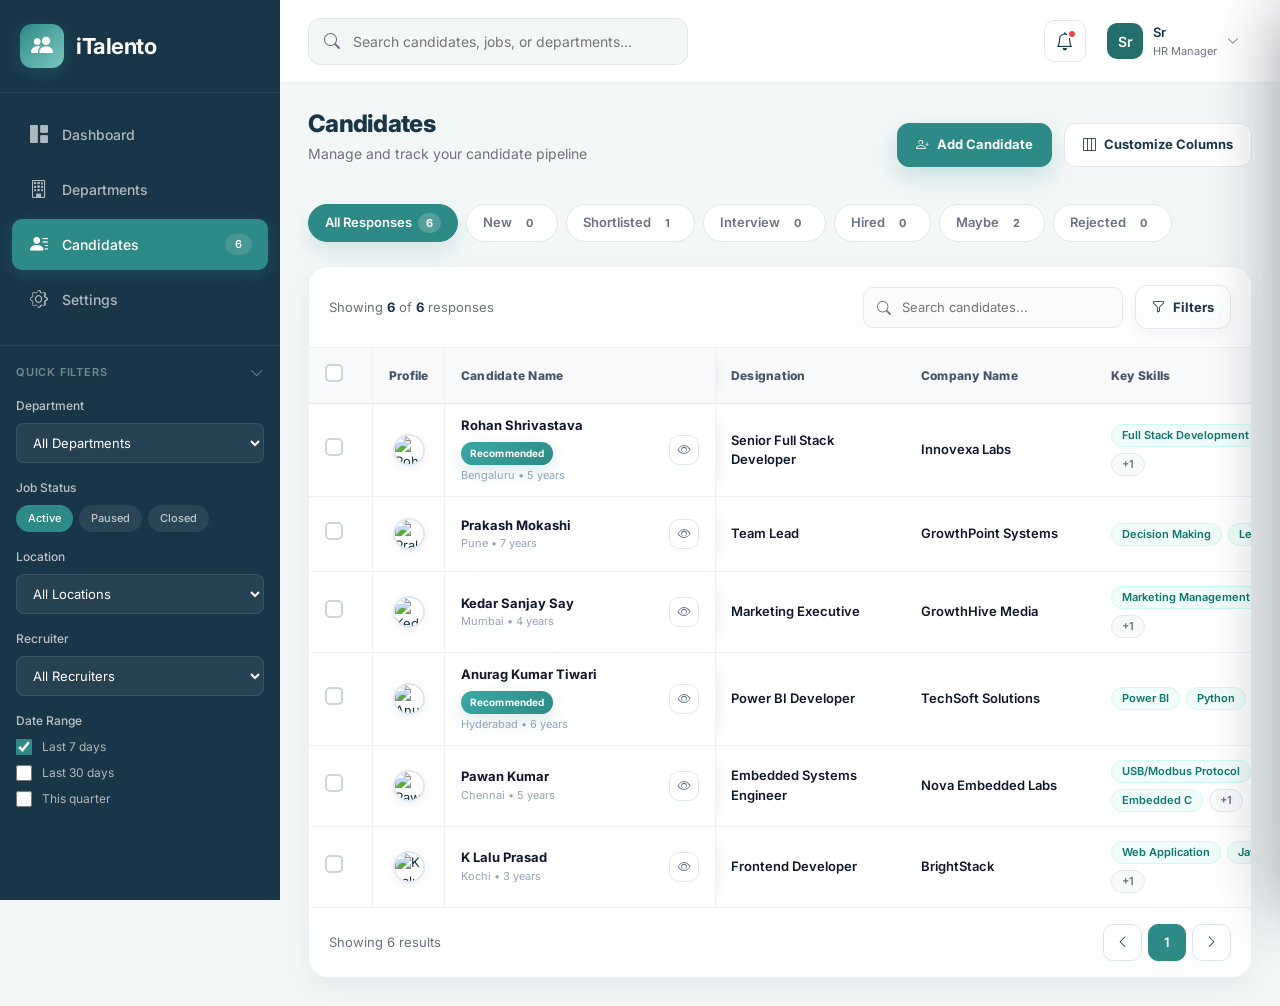
==== candidates.html @ 4094b61a "hr" ====
<!DOCTYPE html>
<html lang="en">

<head>
    <meta charset="UTF-8" />
    <meta name="viewport" content="width=device-width, initial-scale=1.0" />
    <title>TalentFlow ATS - Candidates</title>

    <!-- Bootstrap 5 CSS -->
    <link href="https://cdn.jsdelivr.net/npm/bootstrap@5.3.2/dist/css/bootstrap.min.css" rel="stylesheet" />
    <!-- Bootstrap Icons -->
    <link href="https://cdn.jsdelivr.net/npm/bootstrap-icons@1.11.1/font/bootstrap-icons.css" rel="stylesheet" />
    <!-- Google Fonts -->
    <link href="https://fonts.googleapis.com/css2?family=Inter:wght@300;400;500;600;700;800&display=swap"
        rel="stylesheet" />
    <link rel="stylesheet" href="assets/css/style.css" />
</head>

<body>
    <!-- Sidebar Overlay -->
    <div class="sidebar-overlay" id="sidebarOverlay"></div>

    <!-- Preview Overlay -->
    <div class="preview-overlay" id="previewOverlay"></div>

    <!-- Drawer Overlay -->
    <div class="drawer-overlay" id="drawerOverlay"></div>

    <!-- Left Sidebar -->
    <aside class="sidebar" id="sidebar">
        <div class="logo-area">
            <a href="#" class="logo">
                <div class="logo-icon">
                    <i class="bi bi-people-fill"></i>
                </div>
                <span class="logo-text">iTalento</span>
            </a>
        </div>

        <nav class="nav-section">
            <div class="nav-item">
                <a href="index.html" class="nav-link">
                    <i class="bi bi-grid-1x2-fill"></i>
                    <span>Dashboard</span>
                </a>
            </div>

            <div class="nav-item">
                <a href="departments.html" class="nav-link">
                    <i class="bi bi-building"></i>
                    <span>Departments</span>
                </a>
            </div>

            <div class="nav-item">
                <a href="candidates.html" class="nav-link active">
                    <i class="bi bi-person-lines-fill"></i>
                    <span>Candidates</span>
                    <span class="nav-badge" id="sidebarCandidateCount">156</span>
                </a>
            </div>

            <!-- <div class="nav-item">
                <a href="#" class="nav-link">
                    <i class="bi bi-bar-chart-line"></i>
                    <span>Reports</span>
                </a>
            </div> -->

            <div class="nav-item">
                <a href="settings.html" class="nav-link">
                    <i class="bi bi-gear"></i>
                    <span>Settings</span>
                </a>
            </div>
        </nav>

        <!-- Filter Section -->
        <div class="filter-section">
            <div class="filter-header">
                <span>Quick Filters</span>
                <button class="filter-toggle" id="filterToggle" type="button">
                    <i class="bi bi-chevron-down"></i>
                </button>
            </div>

            <div class="filter-content show" id="filterContent">
                <div class="filter-group">
                    <label class="filter-label">Department</label>
                    <select class="filter-select">
                        <option>All Departments</option>
                        <option>Engineering</option>
                        <option>Design</option>
                        <option>Marketing</option>
                        <option>Sales</option>
                        <option>HR</option>
                    </select>
                </div>

                <div class="filter-group">
                    <label class="filter-label">Job Status</label>
                    <div class="filter-chips">
                        <button class="filter-chip active" type="button">Active</button>
                        <button class="filter-chip" type="button">Paused</button>
                        <button class="filter-chip" type="button">Closed</button>
                    </div>
                </div>

                <div class="filter-group">
                    <label class="filter-label">Location</label>
                    <select class="filter-select">
                        <option>All Locations</option>
                        <option>Remote</option>
                        <option>New York</option>
                        <option>San Francisco</option>
                        <option>London</option>
                    </select>
                </div>

                <div class="filter-group">
                    <label class="filter-label">Recruiter</label>
                    <select class="filter-select">
                        <option>All Recruiters</option>
                        <option>Sarah Johnson</option>
                        <option>Mike Chen</option>
                        <option>Emily Davis</option>
                    </select>
                </div>

                <div class="filter-group">
                    <label class="filter-label">Date Range</label>
                    <label class="filter-checkbox">
                        <input type="checkbox" checked />
                        <span>Last 7 days</span>
                    </label>
                    <label class="filter-checkbox">
                        <input type="checkbox" />
                        <span>Last 30 days</span>
                    </label>
                    <label class="filter-checkbox">
                        <input type="checkbox" />
                        <span>This quarter</span>
                    </label>
                </div>
            </div>
        </div>
    </aside>

    <!-- Main Wrapper -->
    <div class="main-wrapper">
        <!-- Top Navbar -->
        <header class="top-navbar">
            <div class="navbar-left">
                <button class="menu-toggle" id="menuToggle" type="button">
                    <i class="bi bi-list"></i>
                </button>

                <div class="search-bar">
                    <i class="bi bi-search"></i>
                    <input type="text" placeholder="Search candidates, jobs, or departments..." />
                </div>

                <button class="search-icon-mobile" id="searchMobileToggle" type="button">
                    <i class="bi bi-search"></i>
                </button>
            </div>

            <div class="navbar-actions">
                <button class="notification-btn" id="notificationBtn" type="button">
                    <i class="bi bi-bell"></i>
                    <span class="notification-dot"></span>
                </button>

                <!-- <button class="btn-post-job" id="postJobBtn" type="button">
                    <i class="bi bi-plus-lg"></i>
                    <span>Post Job</span>
                </button> -->

               <div class="profile-dropdown-wrap" id="profileDropdownWrap">
                    <button class="profile-dropdown" id="profileDropdown" type="button">
                        <div class="profile-avatar">Sr</div>
                        <div class="profile-info">
                            <span class="profile-name">Sr</span>
                            <span class="profile-role">HR Manager</span>
                        </div>
                        <i class="bi bi-chevron-down profile-caret"></i>
                    </button>

                    <div class="profile-menu" id="profileMenu">
                        <div class="profile-menu-header">
                            <div class="profile-menu-email">hr@italento.com</div>
                        </div>

                        <button class="profile-menu-item" type="button">
                            <i class="bi bi-people-fill"></i>
                            <span>Manage Admin</span>
                        </button>

                        <button class="profile-menu-item" type="button">
                            <i class="bi bi-person-fill"></i>
                            <span>Manage User</span>
                        </button>

                        <button class="profile-menu-item" type="button">
                            <i class="bi bi-envelope-fill"></i>
                            <span>Mail History</span>
                        </button>

                        <button class="profile-menu-item" type="button">
                            <i class="bi bi-calendar-event"></i>
                            <span>Scheduled Meetings</span>
                        </button>

                        <button class="profile-menu-item" type="button">
                            <i class="bi bi-gear-fill"></i>
                            <span>Settings</span>
                        </button>

                        <button class="profile-menu-item" type="button">
                            <i class="bi bi-arrow-counterclockwise"></i>
                            <span>Unassign Candidates</span>
                        </button>

                        <button class="profile-menu-item logout" type="button">
                            <i class="bi bi-power"></i>
                            <span>Logout</span>
                        </button>
                    </div>
                </div>
            </div>
        </header>

        <!-- Candidate Page Content -->
        <div class="candidate-page">
            <div class="page-header">
                <div class="page-title-section">
                    <h1>Candidates</h1>
                    <p class="page-subtitle">Manage and track your candidate pipeline</p>
                </div>

                <div class="page-actions">
                    <button class="btn-add-candidate" type="button" data-bs-toggle="modal"
                        data-bs-target="#addCandidateModal">
                        <i class="bi bi-person-plus"></i>
                        Add Candidate
                    </button>

                    <button class="btn-customize" id="btnCustomize" type="button">
                        <i class="bi bi-layout-three-columns"></i>
                        Customize Columns
                    </button>
                </div>
            </div>

            <!-- Filter Tabs -->
            <div class="filter-tabs">
                <button class="filter-tab active" data-filter="all" type="button">
                    All Responses <span class="count" id="countAll">0</span>
                </button>

                <button class="filter-tab" data-filter="new" type="button">
                    New <span class="count" id="countNew">0</span>
                </button>

                <button class="filter-tab" data-filter="shortlist" type="button">
                    Shortlisted <span class="count" id="countShortlist">0</span>
                </button>

                <button class="filter-tab" data-filter="interview" type="button">
                    Interview <span class="count" id="countInterview">0</span>
                </button>

                <button class="filter-tab" data-filter="hired" type="button">
                    Hired <span class="count" id="countHired">0</span>
                </button>

                <button class="filter-tab" data-filter="maybe" type="button">
                    Maybe <span class="count" id="countMaybe">0</span>
                </button>

                <button class="filter-tab" data-filter="reject" type="button">
                    Rejected <span class="count" id="countReject">0</span>
                </button>
            </div>

            <!-- Desktop Table -->
            <div class="candidate-table-container table-container mt-4">
                <div class="table-header">
                    <div class="table-info" id="tableInfo">
                        Showing <strong>0</strong> of <strong>0</strong> responses
                    </div>

                    <div class="table-actions">
                        <div class="search-table">
                            <i class="bi bi-search"></i>
                            <input type="text" placeholder="Search candidates..." id="tableSearch" />
                        </div>
                        <button class="btn-master-filter" id="openMasterFilter" type="button">
                            <i class="bi bi-funnel"></i>
                            <span>Filters</span>
                        </button>
                    </div>
                </div>

                <div class="table-scroll-wrap">
                    <table class="candidate-table">
                        <thead>
                            <tr>
                                <th class="col-checkbox sticky-col sticky-checkbox">
                                    <input type="checkbox" class="custom-checkbox" id="selectAll" />
                                </th>
                                <th class="col-avatar sticky-col sticky-avatar">Profile</th>
                                <th class="col-name sticky-col sticky-name" data-column="name">Candidate Name</th>
                                <th class="col-designation" data-column="designation">Designation</th>
                                <th class="col-company" data-column="company">Company Name</th>
                                <th class="col-skills" data-column="skills">Key Skills</th>
                                <th class="col-phone" data-column="phone">Phone Number</th>
                                <th class="col-status" data-column="status">Status</th>
                                <th class="col-actions sticky-right">Actions</th>
                            </tr>
                        </thead>
                        <tbody id="candidateTableBody"></tbody>
                    </table>
                </div>

                <div class="table-footer">
                    <div class="pagination-info" id="paginationInfo">Showing 0 results</div>
                    <div class="pagination">
                        <button class="page-btn" disabled type="button">
                            <i class="bi bi-chevron-left"></i>
                        </button>
                        <button class="page-btn active" type="button">1</button>
                        <button class="page-btn" disabled type="button">
                            <i class="bi bi-chevron-right"></i>
                        </button>
                    </div>
                </div>
            </div>

            <!-- Mobile Cards -->
            <div class="mobile-cards" id="mobileCards"></div>
        </div>
    </div>

    <!-- Candidate Preview Panel -->
    <aside class="candidate-preview-panel" id="candidatePreviewPanel">
        <div class="preview-panel-header">
            <div class="preview-topbar">
                <div class="preview-nav-group">
                    <button class="preview-nav-btn" id="prevCandidateBtn" type="button">
                        <i class="bi bi-chevron-left"></i>
                        Prev
                    </button>
                    <button class="preview-nav-btn" id="nextCandidateBtn" type="button">
                        Next
                        <i class="bi bi-chevron-right"></i>
                    </button>
                </div>

                <button class="preview-close-btn" id="closePreviewPanel" type="button">
                    <i class="bi bi-x-lg"></i>
                </button>
            </div>

            <div class="preview-candidate-hero">
                <img src="" alt="" class="preview-candidate-avatar" id="previewAvatar" />
                <div class="preview-candidate-meta">
                    <div class="preview-candidate-top">
                        <h2 class="preview-candidate-name" id="previewName">Candidate Name</h2>
                        <span class="badge-recommended" id="previewRecommendedBadge" style="display: none;">
                            Recommended
                        </span>
                    </div>
                    <p class="preview-summary-line" id="previewSummaryLine"></p>
                </div>
            </div>
        </div>

        <div class="preview-panel-body">
            <div class="preview-section">
                <div class="preview-actions-primary">
                    <button class="btn-preview-primary btn-shortlist" id="previewShortlistBtn" type="button">
                        <i class="bi bi-check-circle"></i>
                        Shortlist
                    </button>
                    <button class="btn-preview-primary btn-maybe" id="previewMaybeBtn" type="button">
                        <i class="bi bi-dash-circle"></i>
                        Maybe
                    </button>
                    <button class="btn-preview-primary btn-reject" id="previewRejectBtn" type="button">
                        <i class="bi bi-x-circle"></i>
                        Reject
                    </button>
                </div>

                <div class="preview-actions-secondary">
                    <button class="btn-preview-secondary" type="button">
                        <i class="bi bi-envelope"></i>
                        Email
                    </button>
                    <button class="btn-preview-secondary" type="button">
                        <i class="bi bi-forward"></i>
                        Forward
                    </button>
                    <button class="btn-preview-secondary" type="button">
                        <i class="bi bi-download"></i>
                        Download
                    </button>
                    <button class="btn-preview-secondary" id="previewDeleteBtn" type="button">
                        <i class="bi bi-trash3"></i>
                        Delete
                    </button>
                </div>
            </div>

            <div class="preview-section">
                <div class="section-title">Contact</div>

                <div class="contact-grid">
                    <div class="contact-info-main">
                        <div class="contact-label">Phone Number</div>
                        <div class="contact-value" id="previewPhone">-</div>
                    </div>

                    <button class="btn-phone" type="button">
                        <i class="bi bi-calendar-event"></i>
                        Schedule Interview
                    </button>

                    <button class="btn-phone" type="button">
                        <i class="bi bi-headset"></i>
                        Call from App
                    </button>
                </div>

                <div class="preview-status-wrap">
                    <div class="contact-label">Status</div>
                    <div class="status-dropdown">
                        <button class="btn-status" id="previewStatusBtn" type="button">
                            <span class="status-content">
                                <span class="status-dot shortlist"></span>
                                <span>Set Status</span>
                            </span>
                            <i class="bi bi-chevron-down"></i>
                        </button>

                        <div class="status-menu">
                            <div class="status-item" data-status="new">
                                <span class="status-dot new"></span>
                                New
                            </div>
                            <div class="status-item" data-status="shortlist">
                                <span class="status-dot shortlist"></span>
                                Shortlisted
                            </div>
                            <div class="status-item" data-status="interview">
                                <span class="status-dot interview"></span>
                                Interview
                            </div>
                            <div class="status-item" data-status="hired">
                                <span class="status-dot hired"></span>
                                Hired
                            </div>
                            <div class="status-item" data-status="maybe">
                                <span class="status-dot maybe"></span>
                                Maybe
                            </div>
                            <div class="status-item" data-status="reject">
                                <span class="status-dot reject"></span>
                                Rejected
                            </div>
                        </div>
                    </div>
                </div>
            </div>

            <div class="preview-section">
                <div class="preview-tabs">
                    <button class="preview-tab active" data-tab="summary" type="button">Summary</button>
                    <button class="preview-tab" data-tab="experience" type="button">Work Experience</button>
                    <button class="preview-tab" data-tab="education" type="button">Education</button>
                    <button class="preview-tab" data-tab="skills" type="button">IT Skills</button>
                    <button class="preview-tab" data-tab="languages" type="button">Languages</button>
                    <button class="preview-tab" data-tab="other" type="button">Other Details</button>
                    <button class="preview-tab" data-tab="resume" type="button">Resume</button>
                </div>

                <div class="preview-tab-content active" id="tab-summary">
                    <div class="info-list">
                        <div class="info-item">
                            <div class="info-item-label">Current Role</div>
                            <div class="info-item-value" id="tabSummaryRole">-</div>
                        </div>
                        <div class="info-item">
                            <div class="info-item-label">Current Company</div>
                            <div class="info-item-value" id="tabSummaryCompany">-</div>
                        </div>
                        <div class="info-item">
                            <div class="info-item-label">Professional Snapshot</div>
                            <div class="info-item-value" id="tabSummaryText">-</div>
                        </div>
                    </div>
                </div>

                <div class="preview-tab-content" id="tab-experience">
                    <div id="tabExperience"></div>
                </div>

                <div class="preview-tab-content" id="tab-education">
                    <div class="info-list" id="tabEducation"></div>
                </div>

                <div class="preview-tab-content" id="tab-skills">
                    <div class="skills-wrap" id="tabSkills"></div>
                </div>

                <div class="preview-tab-content" id="tab-languages">
                    <div class="info-list" id="tabLanguages"></div>
                </div>

                <div class="preview-tab-content" id="tab-other">
                    <div class="info-list" id="tabOther"></div>
                </div>

                <div class="preview-tab-content" id="tab-resume">
                    <div class="resume-viewer">
                        <div class="resume-toolbar">
                            <div class="resume-toolbar-title">Resume Preview</div>
                            <button class="btn-phone" type="button">
                                <i class="bi bi-download"></i>
                                Download Resume
                            </button>
                        </div>
                        <div class="resume-paper" id="resumePaper"></div>
                    </div>
                </div>
            </div>

            <div class="preview-section">
                <div class="section-title">AI Matched Similar Candidates</div>
                <div id="similarCandidatesContainer"></div>
                <button class="btn-view-all" type="button">View all similar candidates</button>
            </div>
        </div>
    </aside>

    <!-- Customize Columns Drawer -->
    <div class="customize-drawer" id="customizeDrawer">
        <div class="drawer-header">
            <div class="drawer-header-left">
                <div class="drawer-header-icon">
                    <i class="bi bi-layout-three-columns"></i>
                </div>
                <div>
                    <h2 class="drawer-title">Customize Columns</h2>
                    <p class="drawer-subtitle">Drag to reorder • Toggle to show/hide</p>
                </div>
            </div>
            <button class="drawer-close" id="closeDrawer" type="button">
                <i class="bi bi-x-lg"></i>
            </button>
        </div>

        <div class="drawer-body">
            <div class="drawer-section-header">
                <span class="drawer-section-title">Column Visibility & Order</span>
                <span class="drawer-section-hint"><i class="bi bi-arrows-move"></i> Drag to reorder</span>
            </div>

            <div class="column-list dnd-list" id="columnDndList">

                <!-- Fixed: Candidate Name -->
                <div class="column-item column-item-locked" data-col="name">
                    <div class="col-drag-handle locked">
                        <i class="bi bi-lock-fill"></i>
                    </div>
                    <div class="col-item-icon name-icon">
                        <i class="bi bi-person-fill"></i>
                    </div>
                    <span class="col-item-label">Candidate Name</span>
                    <span class="col-locked-badge">Required</span>
                    <input type="checkbox" id="col-name" checked disabled class="col-toggle" />
                </div>

                <!-- Designation -->
                <div class="column-item" draggable="true" data-col="designation">
                    <div class="col-drag-handle">
                        <i class="bi bi-grip-vertical"></i>
                    </div>
                    <div class="col-item-icon designation-icon">
                        <i class="bi bi-briefcase-fill"></i>
                    </div>
                    <span class="col-item-label">Designation</span>
                    <label class="col-toggle-wrap">
                        <input type="checkbox" id="col-designation" checked class="col-toggle col-toggle-real" />
                        <span class="col-toggle-slider"></span>
                    </label>
                </div>

                <!-- Company Name -->
                <div class="column-item" draggable="true" data-col="company">
                    <div class="col-drag-handle">
                        <i class="bi bi-grip-vertical"></i>
                    </div>
                    <div class="col-item-icon company-icon">
                        <i class="bi bi-building-fill"></i>
                    </div>
                    <span class="col-item-label">Company Name</span>
                    <label class="col-toggle-wrap">
                        <input type="checkbox" id="col-company" checked class="col-toggle col-toggle-real" />
                        <span class="col-toggle-slider"></span>
                    </label>
                </div>

                <!-- Key Skills -->
                <div class="column-item" draggable="true" data-col="skills">
                    <div class="col-drag-handle">
                        <i class="bi bi-grip-vertical"></i>
                    </div>
                    <div class="col-item-icon skills-icon">
                        <i class="bi bi-stars"></i>
                    </div>
                    <span class="col-item-label">Key Skills</span>
                    <label class="col-toggle-wrap">
                        <input type="checkbox" id="col-skills" checked class="col-toggle col-toggle-real" />
                        <span class="col-toggle-slider"></span>
                    </label>
                </div>

                <!-- Phone Number -->
                <div class="column-item" draggable="true" data-col="phone">
                    <div class="col-drag-handle">
                        <i class="bi bi-grip-vertical"></i>
                    </div>
                    <div class="col-item-icon phone-icon">
                        <i class="bi bi-telephone-fill"></i>
                    </div>
                    <span class="col-item-label">Phone Number</span>
                    <label class="col-toggle-wrap">
                        <input type="checkbox" id="col-phone" checked class="col-toggle col-toggle-real" />
                        <span class="col-toggle-slider"></span>
                    </label>
                </div>

                <!-- Fixed: Status -->
                <div class="column-item column-item-locked" data-col="status">
                    <div class="col-drag-handle locked">
                        <i class="bi bi-lock-fill"></i>
                    </div>
                    <div class="col-item-icon status-icon">
                        <i class="bi bi-circle-fill"></i>
                    </div>
                    <span class="col-item-label">Status</span>
                    <span class="col-locked-badge">Required</span>
                    <input type="checkbox" id="col-status" checked disabled class="col-toggle" />
                </div>

            </div>

            <div class="drawer-info-box">
                <i class="bi bi-info-circle"></i>
                <span>Drag column rows to change their display order in the table.</span>
            </div>
        </div>

        <div class="drawer-footer">
            <button class="btn-drawer-secondary" id="cancelColumns" type="button">
                <i class="bi bi-x"></i> Cancel
            </button>
            <button class="btn-drawer-primary" id="applyColumns" type="button">
                <i class="bi bi-check2"></i> Apply Changes
            </button>
        </div>
    </div>

    <!-- Add Candidate Modal -->

    <div class="modal fade" id="addCandidateModal" tabindex="-1" aria-hidden="true">
        <div class="modal-dialog modal-lg modal-dialog-centered candidate-modal-dialog">
            <div class="modal-content candidate-modal-content">
                <form id="addCandidateForm" class="candidate-modal-form">
                    <div class="modal-header candidate-modal-header">
                        <h5 class="modal-title">Add Candidate</h5>
                        <button type="button" class="btn-close" data-bs-dismiss="modal" aria-label="Close"></button>
                    </div>

                    <div class="modal-body candidate-modal-body">
                        <div class="row g-4">
                            <div class="col-md-6">
                                <label class="form-label" for="candidateNameInput">Candidate Name</label>
                                <input type="text" class="form-control" id="candidateNameInput"
                                    placeholder="Enter candidate name" required />
                            </div>

                            <div class="col-md-6">
                                <label class="form-label" for="candidatePhoneInput">Phone Number</label>
                                <input type="text" class="form-control" id="candidatePhoneInput"
                                    placeholder="Enter phone number" required />
                            </div>

                            <div class="col-md-6">
                                <label class="form-label" for="candidateDesignationInput">Designation</label>
                                <input type="text" class="form-control" id="candidateDesignationInput"
                                    placeholder="Enter designation" />
                            </div>

                            <div class="col-md-6">
                                <label class="form-label" for="candidateCompanyInput">Company</label>
                                <input type="text" class="form-control" id="candidateCompanyInput"
                                    placeholder="Enter company name" />
                            </div>

                            <div class="col-md-6">
                                <label class="form-label" for="candidateDepartmentInput">Department</label>
                                <select class="form-control candidate-select" id="candidateDepartmentInput" required>
                                    <option value="">Select Department</option>
                                    <option>Engineering</option>
                                    <option>Human Resources</option>
                                    <option>Marketing</option>
                                    <option>Sales</option>
                                    <option>Finance</option>
                                    <option>Operations</option>
                                    <option>Design</option>
                                    <option>Customer Support</option>
                                    <option>Legal</option>
                                    <option>Product</option>
                                </select>
                            </div>

                            <div class="col-md-6">
                                <label class="form-label" for="candidateLocationInput">Location</label>
                                <input type="text" class="form-control" id="candidateLocationInput"
                                    placeholder="Enter location" />
                            </div>

                            <div class="col-md-6">
                                <label class="form-label" for="candidateExperienceInput">Experience</label>
                                <input type="text" class="form-control" id="candidateExperienceInput"
                                    placeholder="Enter experience" />
                            </div>

                            <div class="col-md-6">
                                <label class="form-label" for="candidateDateInput">Created Date</label>
                                <input type="date" class="form-control" id="candidateDateInput" />
                            </div>

                            <div class="col-md-6">
                                <label class="form-label" for="candidateDayInput">Day</label>
                                <input type="text" class="form-control" id="candidateDayInput"
                                    placeholder="Auto-filled day" readonly />
                            </div>

                            <div class="col-12">
                                <label class="form-label" for="candidateSkillsInput">Skills (comma separated)</label>
                                <input type="text" class="form-control" id="candidateSkillsInput"
                                    placeholder="Enter skills" />
                            </div>
                        </div>
                    </div>

                    <div class="modal-footer candidate-modal-footer">
                        <button type="button" class="btn-customize candidate-cancel-btn"
                            data-bs-dismiss="modal">Cancel</button>
                        <button type="submit" class="btn-add-candidate candidate-save-btn">
                            <i class="bi bi-person-plus"></i>
                            <span>Save Candidate</span>
                        </button>
                    </div>
                </form>
            </div>
        </div>
    </div>

    <div class="master-filter-overlay" id="masterFilterOverlay"></div>

<aside class="master-filter-drawer" id="masterFilterDrawer">
    <div class="master-filter-drawer-header">
        <h3>Master Filter</h3>
        <button class="master-filter-close" id="closeMasterFilter" type="button">
            <i class="bi bi-x-lg"></i>
        </button>
    </div>

    <div class="master-filter-drawer-body">
        <div class="master-filter-builder">
            <div class="master-filter-builder-grid">
                <div class="master-filter-builder-field">
                    <label for="filterColumnSelect">Column</label>
                    <select id="filterColumnSelect" class="master-filter-control">
                        <option value="">Select Column</option>
                        <option value="name">Name</option>
                        <option value="designation">Designation</option>
                        <option value="company">Company</option>
                        <option value="department">Department</option>
                        <option value="location">Location</option>
                        <option value="experience">Experience</option>
                        <option value="phone">Phone Number</option>
                        <option value="skills">Skills</option>
                        <option value="status">Status</option>
                        <option value="createdDate">Created Date</option>
                        <option value="createdDay">Day</option>
                        <option value="recommended">Recommended</option>
                    </select>
                </div>

                <div class="master-filter-builder-field">
                    <label for="filterValueInput">Value</label>
                    <input type="text" id="filterValueInput" class="master-filter-control" placeholder="Enter the value">
                </div>

                <div class="master-filter-builder-action">
                    <label>&nbsp;</label>
                    <button class="btn-add-filter-rule" id="addFilterRule" type="button">
                        <i class="bi bi-plus-lg"></i>
                    </button>
                </div>
            </div>

            <div class="master-filter-rules" id="masterFilterRules">
                <!-- Added rules appear here -->
            </div>
        </div>
    </div>

    <div class="master-filter-drawer-footer">
        <button class="btn-master-secondary" id="resetMasterFilters" type="button">Reset</button>
        <button class="btn-master-primary" id="applyMasterFilters" type="button">Apply</button>
    </div>
</aside>
    <!-- Bootstrap JS -->
    <script src="https://cdn.jsdelivr.net/npm/bootstrap@5.3.2/dist/js/bootstrap.bundle.min.js"></script>
    <script src="assets/js/candidate.js"></script>
</body>

</html>
---- assets/css/style.css ----
:root {
    --primary-teal: #2d8a86;
    --primary-teal-dark: #246f6b;
    --dark-secondary: #183648;
    --light-bg: #f4f7f8;
    --accent-teal: #7cc7c2;
    --white: #ffffff;
    --text-muted: #6b7280;
    --text-soft: #94a3b8;
    --border-light: #e5e7eb;
    --border-soft: #eef2f6;
    --success: #10b981;
    --warning: #f59e0b;
    --danger: #ef4444;
    --gray-btn: #f3f4f6;
    --sidebar-width: 280px;
    --row-hover: #f9fafb;
    --header-bg: #f8fafc;
    --shadow-soft: 0 10px 30px rgba(15, 23, 42, 0.05);
    --shadow-medium: 0 16px 40px rgba(15, 23, 42, 0.08);
    --shadow-strong: 0 24px 60px rgba(15, 23, 42, 0.18);
    --sticky-divider: inset -1px 0 0 var(--border-soft);
    --radius-xl: 20px;
    --radius-lg: 16px;
    --radius-md: 12px;
    --radius-sm: 10px;
}

* {
    margin: 0;
    padding: 0;
    box-sizing: border-box;
}

body {
    font-family: 'Inter', -apple-system, BlinkMacSystemFont, sans-serif;
    background-color: var(--light-bg);
    color: var(--dark-secondary);
    overflow-x: hidden;
}


.dept-card {
    opacity: 0;
    transform: translateY(20px);
    transition: all 0.4s ease;
}

.dept-card.show {
    opacity: 1;
    transform: translateY(0);
}

/* ============================================
           SIDEBAR STYLES
           ============================================ */
.sidebar {
    position: fixed;
    top: 0;
    left: 0;
    width: var(--sidebar-width);
    height: 100vh;
    background: #183648;
    z-index: 1040;
    overflow-y: auto;
    transition: transform 0.3s ease;
}

.sidebar::-webkit-scrollbar {
    width: 4px;
}

.sidebar::-webkit-scrollbar-thumb {
    background: rgba(255, 255, 255, 0.15);
    border-radius: 2px;
}

.logo-area {
    padding: 24px 20px;
    border-bottom: 1px solid rgba(255, 255, 255, 0.08);
}

.logo {
    display: flex;
    align-items: center;
    gap: 12px;
    color: var(--white);
    text-decoration: none;
}

.logo:hover {
    color: var(--white);
}

.logo-icon {
    width: 44px;
    height: 44px;
    background: linear-gradient(135deg, var(--primary-teal), var(--accent-teal));
    border-radius: 12px;
    display: flex;
    align-items: center;
    justify-content: center;
    font-size: 22px;
    box-shadow: 0 4px 15px rgba(47, 143, 139, 0.3);
}

.logo-text {
    font-size: 22px;
    font-weight: 700;
    letter-spacing: -0.5px;
}

.nav-section {
    padding: 16px 12px;
}

.nav-item {
    margin-bottom: 4px;
}

.nav-link {
    display: flex;
    align-items: center;
    gap: 12px;
    padding: 12px 16px;
    color: rgba(255, 255, 255, 0.65);
    text-decoration: none;
    border-radius: 10px;
    transition: all 0.25s ease;
    font-size: 14px;
    font-weight: 500;
}

.nav-link:hover {
    background: rgba(255, 255, 255, 0.06);
    color: var(--white);
}

.nav-link.active {
    background: var(--primary-teal);
    color: var(--white);
    box-shadow: 0 4px 15px rgba(47, 143, 139, 0.25);
}

.nav-link i {
    font-size: 18px;
    width: 22px;
    text-align: center;
}

.nav-badge {
    margin-left: auto;
    background: rgba(255, 255, 255, 0.12);
    padding: 2px 10px;
    border-radius: 12px;
    font-size: 11px;
    font-weight: 600;
}


.filter-section {
    padding: 16px;
    border-top: 1px solid rgba(255, 255, 255, 0.08);
}

.filter-header {
    display: flex;
    align-items: center;
    justify-content: space-between;
    color: rgba(255, 255, 255, 0.4);
    font-size: 11px;
    font-weight: 600;
    text-transform: uppercase;
    letter-spacing: 0.8px;
    margin-bottom: 14px;
}

.filter-toggle {
    background: none;
    border: none;
    color: rgba(255, 255, 255, 0.4);
    cursor: pointer;
    padding: 0;
    font-size: 14px;
    transition: all 0.2s;
}

.filter-toggle:hover {
    color: var(--white);
}

.filter-content {
    display: none;
}

.filter-content.show {
    display: block;
}

.filter-group {
    margin-bottom: 16px;
}

.filter-label {
    color: rgba(255, 255, 255, 0.7);
    font-size: 12px;
    font-weight: 500;
    margin-bottom: 8px;
    display: block;
}

.filter-select {
    width: 100%;
    padding: 10px 12px;
    background: rgba(255, 255, 255, 0.06);
    border: 1px solid rgba(255, 255, 255, 0.1);
    border-radius: 8px;
    color: var(--white);
    font-size: 13px;
    cursor: pointer;
    transition: all 0.2s;
}

.filter-select:focus {
    outline: none;
    border-color: var(--primary-teal);
    background: rgba(255, 255, 255, 0.1);
}

.filter-select option {
    background: var(--dark-secondary);
    color: var(--white);
}

.filter-chips {
    display: flex;
    flex-wrap: wrap;
    gap: 6px;
}

.filter-chip {
    padding: 5px 12px;
    background: rgba(255, 255, 255, 0.08);
    border-radius: 20px;
    font-size: 11px;
    color: rgba(255, 255, 255, 0.7);
    cursor: pointer;
    transition: all 0.2s;
    border: none;
    font-weight: 500;
}

.filter-chip:hover,
.filter-chip.active {
    background: var(--primary-teal);
    color: var(--white);
}

.filter-checkbox {
    display: flex;
    align-items: center;
    gap: 10px;
    color: rgba(255, 255, 255, 0.65);
    font-size: 12px;
    cursor: pointer;
    margin-bottom: 8px;
}

.filter-checkbox input {
    width: 16px;
    height: 16px;
    accent-color: var(--primary-teal);
    cursor: pointer;
}

/* ============================================
           MAIN WRAPPER & NAVBAR
           ============================================ */


.main-wrapper {
    margin-left: var(--sidebar-width);
    min-height: 100vh;
    transition: margin-left 0.3s ease;
}

.top-navbar {
    position: sticky;
    top: 0;
    background: var(--white);
    padding: 16px 28px;
    display: flex;
    align-items: center;
    justify-content: space-between;
    box-shadow: 0 1px 3px rgba(0, 0, 0, 0.04);
    z-index: 1030;
}

.navbar-left {
    display: flex;
    align-items: center;
    gap: 16px;
    flex: 1;
}

.menu-toggle {
    display: none;
    width: 42px;
    height: 42px;
    border-radius: 10px;
    border: 1px solid var(--border-light);
    background: var(--white);
    align-items: center;
    justify-content: center;
    cursor: pointer;
    transition: all 0.2s;
    color: var(--dark-secondary);
}

.menu-toggle:hover {
    background: var(--light-bg);
    border-color: var(--primary-teal);
    color: var(--primary-teal);
}

.search-bar {
    position: relative;
    width: 380px;
    max-width: 100%;
}

.search-bar input {
    width: 100%;
    padding: 12px 16px 12px 44px;
    border: 1px solid var(--border-light);
    border-radius: 12px;
    font-size: 14px;
    background: var(--light-bg);
    transition: all 0.25s;
}

.search-bar input:focus {
    outline: none;
    border-color: var(--primary-teal);
    background: var(--white);
    box-shadow: 0 0 0 3px rgba(47, 143, 139, 0.1);
}

.search-bar i {
    position: absolute;
    left: 16px;
    top: 50%;
    transform: translateY(-50%);
    color: var(--text-muted);
    font-size: 16px;
}

.search-icon-mobile {
    display: none;
    width: 42px;
    height: 42px;
    border-radius: 10px;
    border: 1px solid var(--border-light);
    background: var(--white);
    align-items: center;
    justify-content: center;
    cursor: pointer;
    color: var(--dark-secondary);
}

.navbar-actions {
    display: flex;
    align-items: center;
    gap: 14px;
}

.notification-btn {
    position: relative;
    width: 42px;
    height: 42px;
    border-radius: 10px;
    border: 1px solid var(--border-light);
    background: var(--white);
    display: flex;
    align-items: center;
    justify-content: center;
    cursor: pointer;
    transition: all 0.2s;
}

.notification-btn:hover {
    background: var(--light-bg);
    border-color: var(--primary-teal);
}

.notification-btn i {
    font-size: 18px;
    color: var(--dark-secondary);
}

.notification-dot {
    position: absolute;
    top: 8px;
    right: 8px;
    width: 10px;
    height: 10px;
    background: var(--danger);
    border-radius: 50%;
    border: 2px solid var(--white);
}

.profile-dropdown {
    display: flex;
    align-items: center;
    gap: 10px;
    padding: 6px 12px 6px 6px;
    border-radius: 12px;
    cursor: pointer;
    transition: all 0.2s;
    border: 1px solid transparent;
}

.profile-dropdown:hover {
    background: var(--light-bg);
    border-color: var(--border-light);
}

.profile-avatar {
    width: 36px;
    height: 36px;
    border-radius: 10px;
    background: var(--primary-teal-dark);
    display: flex;
    align-items: center;
    justify-content: center;
    color: var(--white);
    font-weight: 600;
    font-size: 14px;
}

.profile-info {
    display: flex;
    flex-direction: column;
}

.profile-name {
    font-size: 13px;
    font-weight: 600;
    color: var(--dark-secondary);
    text-align: left;
}

.profile-role {
    font-size: 11px;
    color: var(--text-muted);
}

.profile-dropdown i.bi-chevron-down {
    color: var(--text-muted);
    font-size: 12px;
}

.btn-post-job {
    padding: 12px 22px;
    background: var(--primary-teal);
    color: var(--white);
    border: none;
    border-radius: 12px;
    font-size: 14px;
    font-weight: 600;
    display: flex;
    align-items: center;
    gap: 8px;
    cursor: pointer;
    transition: all 0.25s;
    box-shadow: 0 4px 15px rgba(47, 143, 139, 0.25);
}

.btn-post-job:hover {
    background: #267a76;
    transform: translateY(-1px);
    box-shadow: 0 6px 20px rgba(47, 143, 139, 0.35);
}

/* ============================================
           DASHBOARD CONTENT
     ============================================ */

.dashboard-content {
    padding: 28px;
}

.welcome-header {
    margin-bottom: 28px;
    display: flex;
    align-items: center;
    justify-content: space-between;
    gap: 20px;
    flex-wrap: wrap;
}

.welcome-header-left {
    flex: 1;
    min-width: 0;
}

.welcome-title {
    font-size: 26px;
    font-weight: 700;
    color: var(--dark-secondary);
    margin-bottom: 6px;
}

.welcome-subtitle {
    font-size: 14px;
    color: var(--text-muted);
}

/* ============================================
   UPLOAD ACTION BUTTONS (Dashboard Header)
   ============================================ */

.welcome-header-actions {
    display: flex;
    align-items: center;
    gap: 12px;
    flex-shrink: 0;
}

.upload-action-btn {
    display: flex;
    align-items: center;
    gap: 14px;
    padding: 10px 18px;
    border-radius: 14px;
    border: 1px solid var(--border-light);
    background: var(--white);
    cursor: pointer;
    transition: all 0.3s cubic-bezier(0.25, 0.8, 0.25, 1);
    position: relative;
    box-shadow: 0 2px 5px rgba(0,0,0,0.02);
}

.upload-action-btn:hover {
    transform: translateY(-2px);
    box-shadow: 0 10px 20px rgba(0,0,0,0.06);
    background: var(--white);
}

.excel-btn:hover { border-color: var(--primary-teal); }
.pdf-btn:hover { border-color: var(--dark-secondary); }

.upload-btn-icon {
    width: 38px;
    height: 38px;
    border-radius: 10px;
    display: flex;
    align-items: center;
    justify-content: center;
    flex-shrink: 0;
    transition: all 0.3s;
}

.excel-btn .upload-btn-icon {
    background: rgba(45, 138, 134, 0.08);
    color: var(--primary-teal);
}

.pdf-btn .upload-btn-icon {
    background: rgba(24, 54, 72, 0.08);
    color: var(--dark-secondary);
}

.upload-action-btn:hover .upload-btn-icon {
    transform: scale(1.05);
}

.excel-btn:hover .upload-btn-icon {
    background: var(--primary-teal);
    color: var(--white);
    box-shadow: 0 4px 12px rgba(45, 138, 134, 0.3);
}

.pdf-btn:hover .upload-btn-icon {
    background: var(--dark-secondary);
    color: var(--white);
    box-shadow: 0 4px 12px rgba(24, 54, 72, 0.3);
}

.upload-btn-text {
    display: flex;
    flex-direction: column;
    gap: 1px;
}

.upload-btn-label {
    font-size: 13px;
    font-weight: 700;
    color: var(--dark-secondary);
    letter-spacing: -0.2px;
}

.upload-btn-sub {
    font-size: 11px;
    font-weight: 500;
    color: var(--text-muted);
}

.upload-btn-badge {
    font-size: 8px;
    font-weight: 800;
    padding: 2px 6px;
    border-radius: 5px;
    text-transform: uppercase;
    background: var(--light-bg);
    color: var(--text-muted);
    border: 1px solid var(--border-light);
    margin-left: auto;
}

.excel-btn:hover .upload-btn-badge {
    background: rgba(45, 138, 134, 0.1);
    color: var(--primary-teal);
    border-color: rgba(45, 138, 134, 0.2);
}

.pdf-btn:hover .upload-btn-badge {
    background: rgba(24, 54, 72, 0.1);
    color: var(--dark-secondary);
    border-color: rgba(24, 54, 72, 0.2);
}

/* ============================================
   BULK UPLOAD MODALS
   ============================================ */

.bulk-modal-overlay {
    position: fixed;
    inset: 0;
    background: rgba(15, 23, 42, 0.75);
    backdrop-filter: blur(2px);
    z-index: 2000;
    display: flex;
    align-items: center;
    justify-content: center;
    padding: 20px;
    opacity: 0;
    visibility: hidden;
    transition: all 0.3s ease;
}

.bulk-modal-overlay.open {
    opacity: 1;
    visibility: visible;
}

.bulk-modal {
    background: var(--white);
    border-radius: 28px;
    width: 100%;
    max-width: 820px;
    max-height: 90vh;
    overflow: hidden;
    display: flex;
    flex-direction: column;
    box-shadow: var(--shadow-strong);
    transform: translateY(40px) scale(0.96);
    transition: all 0.4s cubic-bezier(0.34, 1.56, 0.64, 1);
    border: 1px solid rgba(255, 255, 255, 0.1);
}

.bulk-modal-overlay.open .bulk-modal {
    transform: translateY(0) scale(1);
}

/* Modal Header */
.bulk-modal-header {
    display: flex;
    align-items: center;
    justify-content: space-between;
    padding: 24px 32px;
    position: relative;
    overflow: hidden;
}

.excel-header {
    background: linear-gradient(135deg, var(--primary-teal) 0%, var(--primary-teal-dark) 100%);
    color: #fff;
}

.pdf-header {
    background: linear-gradient(135deg, var(--dark-secondary) 0%, #29698f 100%);
    color: #fff;
}

.modal-header-left {
    display: flex;
    align-items: center;
    gap: 16px;
}

.modal-icon {
    width: 52px;
    height: 52px;
    border-radius: 14px;
    display: flex;
    align-items: center;
    justify-content: center;
    background: rgba(255,255,255,0.2);
    backdrop-filter: blur(4px);
    flex-shrink: 0;
}

.modal-title {
    font-size: 20px;
    font-weight: 700;
    color: #ffffff;
    margin: 0;
}

.modal-subtitle {
    font-size: 13px;
    color: rgba(255,255,255,0.78);
    margin: 4px 0 0;
}

.modal-close-btn {
    width: 40px;
    height: 40px;
    border-radius: 10px;
    border: none;
    background: rgba(255,255,255,0.18);
    color: #fff;
    cursor: pointer;
    display: flex;
    align-items: center;
    justify-content: center;
    transition: all 0.2s;
    flex-shrink: 0;
}

.modal-close-btn:hover {
    background: rgba(255,255,255,0.32);
    transform: rotate(90deg);
}

/* Step Indicator */
.step-indicator {
    display: flex;
    align-items: center;
    padding: 20px 32px;
    border-bottom: 1px solid var(--border-soft);
    background: var(--header-bg);
    gap: 0;
}

.step-item {
    display: flex;
    align-items: center;
    gap: 8px;
    flex-shrink: 0;
}

.step-circle {
    width: 32px;
    height: 32px;
    border-radius: 50%;
    background: var(--border-light);
    color: var(--text-muted);
    display: flex;
    align-items: center;
    justify-content: center;
    font-size: 13px;
    font-weight: 700;
    transition: all 0.3s;
    border: 2px solid var(--border-light);
}

.step-item span {
    font-size: 13px;
    font-weight: 500;
    color: var(--text-muted);
    transition: color 0.3s;
}

.step-item.active .step-circle {
    background: var(--primary-teal);
    color: #fff;
    border-color: var(--primary-teal);
    box-shadow: 0 0 0 4px rgba(45, 138, 134, 0.2);
}

.step-item.active span { color: var(--primary-teal); font-weight: 600; }

.step-item.completed .step-circle {
    background: var(--success);
    color: #fff;
    border-color: var(--success);
}

.step-item.completed span { color: var(--success); }

.step-line {
    flex: 1;
    height: 2px;
    background: var(--border-light);
    margin: 0 12px;
    border-radius: 2px;
    transition: background 0.3s;
}

.step-line.active { background: var(--primary-teal); }

/* Modal Body */
.modal-body {
    padding: 24px 28px;
    overflow-y: auto;
    flex: 1;
}

/* Upload Zone */
.upload-zone {
    border: 2px dashed var(--border-light);
    border-radius: 18px;
    padding: 40px 24px;
    text-align: center;
    cursor: pointer;
    transition: all 0.3s ease;
    position: relative;
    background: var(--light-bg);
    overflow: hidden;
    margin-bottom: 20px;
}

.upload-zone:hover {
    border-color: var(--primary-teal);
    background: rgba(45, 138, 134, 0.03);
}

.upload-zone.excel-zone:hover { border-color: #28a745; background: rgba(40,167,69,0.04); }
.upload-zone.pdf-zone:hover { border-color: #e74c3c; background: rgba(231,76,60,0.04); }

.upload-zone.drag-over {
    border-style: solid;
    transform: scale(1.01);
}

.upload-zone.excel-zone.drag-over { border-color: #28a745; background: rgba(40,167,69,0.06); }
.upload-zone.pdf-zone.drag-over { border-color: #e74c3c; background: rgba(231,76,60,0.06); }

.upload-zone-content {
    position: relative;
    z-index: 1;
}

.upload-zone-icon {
    width: 80px;
    height: 80px;
    border-radius: 20px;
    display: flex;
    align-items: center;
    justify-content: center;
    margin: 0 auto 16px;
}

.excel-zone-icon {
    background: rgba(40, 167, 69, 0.12);
    color: #28a745;
}

.pdf-zone-icon {
    background: rgba(231, 76, 60, 0.12);
    color: #e74c3c;
}

.upload-zone-title {
    font-size: 18px;
    font-weight: 700;
    color: var(--dark-secondary);
    margin-bottom: 6px;
}

.upload-zone-sub {
    font-size: 13px;
    color: var(--text-muted);
    margin-bottom: 14px;
}

.upload-zone-formats {
    display: flex;
    align-items: center;
    justify-content: center;
    gap: 8px;
    margin-bottom: 18px;
    flex-wrap: wrap;
}

.format-tag {
    padding: 4px 12px;
    background: rgba(45, 138, 134, 0.1);
    color: var(--primary-teal);
    border-radius: 20px;
    font-size: 11px;
    font-weight: 600;
    border: 1px solid rgba(45, 138, 134, 0.2);
}

.format-tag.pdf-tag {
    background: rgba(231, 76, 60, 0.1);
    color: #e74c3c;
    border-color: rgba(231, 76, 60, 0.2);
}

.browse-btn {
    display: inline-flex;
    align-items: center;
    gap: 8px;
    padding: 12px 24px;
    border-radius: 12px;
    border: none;
    font-size: 14px;
    font-weight: 600;
    cursor: pointer;
    transition: all 0.25s;
}

.excel-browse {
    background: linear-gradient(135deg, #28a745, #34ce57);
    color: #fff;
    box-shadow: 0 4px 16px rgba(40,167,69,0.3);
}

.excel-browse:hover {
    transform: translateY(-2px);
    box-shadow: 0 8px 24px rgba(40,167,69,0.4);
}

.pdf-browse {
    background: linear-gradient(135deg, #e74c3c, #ff6b6b);
    color: #fff;
    box-shadow: 0 4px 16px rgba(231,76,60,0.3);
}

.pdf-browse:hover {
    transform: translateY(-2px);
    box-shadow: 0 8px 24px rgba(231,76,60,0.4);
}

/* Drag Overlay */
.drag-overlay {
    position: absolute;
    inset: 0;
    border-radius: 16px;
    display: flex;
    flex-direction: column;
    align-items: center;
    justify-content: center;
    gap: 12px;
    opacity: 0;
    visibility: hidden;
    background: rgba(45, 138, 134, 0.12);
    backdrop-filter: blur(4px);
    transition: all 0.25s;
    font-size: 16px;
    font-weight: 700;
    color: var(--primary-teal);
    z-index: 2;
}

.pdf-drag-overlay {
    background: rgba(231, 76, 60, 0.12);
    color: #e74c3c;
}

.drag-overlay.visible {
    opacity: 1;
    visibility: visible;
}

.drag-overlay-icon {
    font-size: 48px;
    animation: bounce 0.6s ease infinite alternate;
}

@keyframes bounce {
    from { transform: translateY(0); }
    to { transform: translateY(-12px); }
}

/* Selected File Display in Upload Zone */
.selected-file-info {
    display: flex;
    align-items: center;
    gap: 12px;
    padding: 14px 18px;
    background: var(--white);
    border-radius: 12px;
    border: 1px solid var(--border-light);
    margin-top: 16px;
    text-align: left;
}

.selected-file-icon {
    width: 42px;
    height: 42px;
    border-radius: 10px;
    display: flex;
    align-items: center;
    justify-content: center;
    font-size: 20px;
    background: rgba(40,167,69,0.1);
    color: #28a745;
    flex-shrink: 0;
}

.selected-file-icon.pdf { background: rgba(231,76,60,0.1); color: #e74c3c; }

.selected-file-name {
    flex: 1;
    font-size: 14px;
    font-weight: 600;
    color: var(--dark-secondary);
    white-space: nowrap;
    overflow: hidden;
    text-overflow: ellipsis;
}

.selected-file-size {
    font-size: 12px;
    color: var(--text-muted);
}

.selected-file-remove {
    width: 28px;
    height: 28px;
    border-radius: 8px;
    border: none;
    background: rgba(239,68,68,0.1);
    color: var(--danger);
    cursor: pointer;
    display: flex;
    align-items: center;
    justify-content: center;
    font-size: 16px;
    transition: all 0.2s;
    flex-shrink: 0;
}

.selected-file-remove:hover {
    background: var(--danger);
    color: #fff;
}

/* Options Grid */
.options-grid {
    display: grid;
    grid-template-columns: 1fr 1fr;
    gap: 16px;
    margin-bottom: 8px;
}

.option-group-card {
    background: var(--light-bg);
    border-radius: 14px;
    padding: 18px;
    border: 1px solid var(--border-soft);
}

.option-group-title {
    font-size: 13px;
    font-weight: 700;
    color: var(--dark-secondary);
    margin-bottom: 14px;
    display: flex;
    align-items: center;
    gap: 8px;
    text-transform: uppercase;
    letter-spacing: 0.5px;
}

.radio-group {
    display: flex;
    flex-direction: column;
    gap: 10px;
}

.radio-option {
    display: flex;
    align-items: center;
    gap: 10px;
    cursor: pointer;
    font-size: 13px;
    color: var(--dark-secondary);
    font-weight: 500;
}

.radio-option input[type="radio"] {
    display: none;
}

.radio-custom {
    width: 18px;
    height: 18px;
    border-radius: 50%;
    border: 2px solid var(--border-light);
    flex-shrink: 0;
    transition: all 0.2s;
    position: relative;
}

.radio-option input[type="radio"]:checked + .radio-custom {
    border-color: var(--primary-teal);
    background: var(--primary-teal);
    box-shadow: inset 0 0 0 3px #fff;
}

.source-input {
    width: 100%;
    padding: 10px 14px;
    border-radius: 10px;
    border: 1px solid var(--border-light);
    font-size: 13px;
    font-family: 'Inter', sans-serif;
    color: var(--dark-secondary);
    background: var(--white);
    transition: all 0.2s;
    margin-top: 10px;
}

.source-input:focus {
    outline: none;
    border-color: var(--primary-teal);
    box-shadow: 0 0 0 3px rgba(45,138,134,0.1);
}

/* Modal Footer */
.modal-footer {
    display: flex;
    align-items: center;
    justify-content: flex-end;
    gap: 12px;
    padding-top: 20px;
    margin-top: 4px;
    border-top: 1px solid var(--border-soft);
}

.btn-modal-secondary {
    display: flex;
    align-items: center;
    gap: 8px;
    padding: 12px 22px;
    border-radius: 12px;
    border: 1px solid var(--border-light);
    background: var(--white);
    color: var(--text-muted);
    font-size: 14px;
    font-weight: 600;
    cursor: pointer;
    transition: all 0.2s;
    font-family: 'Inter', sans-serif;
}

.btn-modal-secondary:hover {
    background: var(--light-bg);
    color: var(--dark-secondary);
    border-color: var(--border-light);
}

.btn-modal-primary {
    display: flex;
    align-items: center;
    gap: 8px;
    padding: 12px 22px;
    border-radius: 12px;
    border: none;
    font-size: 14px;
    font-weight: 700;
    cursor: pointer;
    transition: all 0.25s;
    color: #fff;
    font-family: 'Inter', sans-serif;
}

.btn-modal-primary:disabled {
    opacity: 0.45;
    cursor: not-allowed;
    transform: none !important;
    box-shadow: none !important;
}

.excel-primary {
    background: linear-gradient(135deg, var(--primary-teal), var(--primary-teal-dark));
    box-shadow: 0 6px 20px rgba(45, 138, 134, 0.25);
}

.excel-primary:not(:disabled):hover {
    transform: translateY(-2px);
    box-shadow: 0 10px 28px rgba(45, 138, 134, 0.35);
}

.pdf-primary {
    background: linear-gradient(135deg, var(--dark-secondary), #1a3a4d);
    box-shadow: 0 6px 20px rgba(24, 54, 72, 0.25);
}

.pdf-primary:not(:disabled):hover {
    transform: translateY(-2px);
    box-shadow: 0 10px 28px rgba(24, 54, 72, 0.35);
}

/* Mapping Table */
.mapping-info-bar {
    display: flex;
    align-items: center;
    gap: 10px;
    padding: 12px 16px;
    background: rgba(45,138,134,0.08);
    border-radius: 10px;
    font-size: 13px;
    color: var(--primary-teal);
    font-weight: 500;
    margin-bottom: 16px;
}

.mapping-table-wrap {
    border-radius: 14px;
    border: 1px solid var(--border-light);
    overflow: hidden;
    margin-bottom: 4px;
}

.mapping-table {
    width: 100%;
    border-collapse: collapse;
}

.mapping-table thead tr {
    background: var(--dark-secondary);
    color: rgba(255,255,255,0.85);
}

.mapping-table th {
    padding: 14px 18px;
    font-size: 12px;
    font-weight: 700;
    text-transform: uppercase;
    letter-spacing: 0.5px;
    text-align: left;
}

.mapping-table th.text-center { text-align: center; }

.mapping-table tbody tr {
    border-bottom: 1px solid var(--border-soft);
    transition: background 0.15s;
}

.mapping-table tbody tr:last-child { border-bottom: none; }

.mapping-table tbody tr:hover { background: var(--row-hover); }

.mapping-table td {
    padding: 13px 18px;
    font-size: 13px;
    color: var(--dark-secondary);
    vertical-align: middle;
}

.mapping-table td.text-center { text-align: center; }

.mapping-field-name {
    font-weight: 600;
    display: flex;
    align-items: center;
    gap: 8px;
}

.mapping-field-badge {
    padding: 2px 8px;
    border-radius: 6px;
    font-size: 10px;
    font-weight: 700;
    background: rgba(45,138,134,0.1);
    color: var(--primary-teal);
}

.field-select {
    padding: 8px 12px;
    border-radius: 8px;
    border: 1px solid var(--border-light);
    font-size: 13px;
    color: var(--dark-secondary);
    background: var(--white);
    width: 100%;
    max-width: 200px;
    cursor: pointer;
    font-family: 'Inter', sans-serif;
    transition: all 0.2s;
}

.field-select:focus {
    outline: none;
    border-color: var(--primary-teal);
    box-shadow: 0 0 0 3px rgba(45,138,134,0.1);
}

.import-checkbox {
    width: 18px;
    height: 18px;
    accent-color: var(--primary-teal);
    cursor: pointer;
}

/* Processing & Success Views */
.processing-view,
.success-view {
    text-align: center;
    padding: 40px 20px;
}

.processing-animation {
    width: 100px;
    height: 100px;
    margin: 0 auto 24px;
    position: relative;
}

.processing-ring {
    position: absolute;
    inset: 0;
    border-radius: 50%;
    border: 3px solid var(--border-light);
    border-top-color: var(--primary-teal);
    animation: spin 1s linear infinite;
}

.processing-icon {
    position: absolute;
    inset: 12px;
    border-radius: 50%;
    background: rgba(45,138,134,0.1);
    display: flex;
    align-items: center;
    justify-content: center;
    color: var(--primary-teal);
}

@keyframes spin { to { transform: rotate(360deg); } }

.processing-title {
    font-size: 20px;
    font-weight: 700;
    color: var(--dark-secondary);
    margin-bottom: 8px;
}

.processing-sub {
    font-size: 14px;
    color: var(--text-muted);
    margin-bottom: 28px;
}

.import-progress {
    display: flex;
    align-items: center;
    gap: 14px;
    max-width: 400px;
    margin: 0 auto;
}

.progress-bar-wrap {
    flex: 1;
    height: 8px;
    background: var(--border-light);
    border-radius: 4px;
    overflow: hidden;
}

.progress-bar-fill {
    height: 100%;
    border-radius: 4px;
    width: 0%;
    transition: width 0.4s ease;
}

.excel-progress { background: linear-gradient(90deg, #28a745, #34ce57); }
.pdf-progress { background: linear-gradient(90deg, #e74c3c, #ff6b6b); }

.progress-percent {
    font-size: 13px;
    font-weight: 700;
    color: var(--dark-secondary);
    min-width: 36px;
    text-align: right;
}

/* Success State */
.success-animation {
    margin: 0 auto 24px;
    width: 90px;
    height: 90px;
}

.success-circle {
    width: 90px;
    height: 90px;
    border-radius: 50%;
    background: linear-gradient(135deg, #28a745, #34ce57);
    display: flex;
    align-items: center;
    justify-content: center;
    color: #fff;
    animation: successPop 0.5s cubic-bezier(0.34, 1.56, 0.64, 1);
    box-shadow: 0 8px 32px rgba(40,167,69,0.35);
}

@keyframes successPop {
    from { transform: scale(0); opacity: 0; }
    to { transform: scale(1); opacity: 1; }
}

.success-title {
    font-size: 22px;
    font-weight: 700;
    color: var(--dark-secondary);
    margin-bottom: 8px;
}

.success-sub {
    font-size: 14px;
    color: var(--text-muted);
}

/* PDF Layout */
.pdf-layout {
    display: grid;
    grid-template-columns: 1fr 1.2fr;
    gap: 20px;
    margin-bottom: 4px;
}

.panel-title {
    font-size: 14px;
    font-weight: 700;
    color: var(--dark-secondary);
    margin-bottom: 12px;
}

.pdf-list-header {
    display: flex;
    align-items: center;
    justify-content: space-between;
    margin-bottom: 12px;
}

.pdf-file-count {
    font-size: 12px;
    font-weight: 600;
    color: var(--text-muted);
    background: var(--light-bg);
    padding: 4px 10px;
    border-radius: 8px;
}

.pdf-list-wrap {
    border: 1px solid var(--border-light);
    border-radius: 14px;
    min-height: 220px;
    max-height: 280px;
    overflow-y: auto;
    background: var(--light-bg);
}

.pdf-empty-state {
    display: flex;
    flex-direction: column;
    align-items: center;
    justify-content: center;
    height: 220px;
    color: var(--text-soft);
    gap: 10px;
    font-size: 13px;
}

.pdf-file-list {
    padding: 8px;
    display: flex;
    flex-direction: column;
    gap: 6px;
}

.pdf-file-row {
    display: flex;
    align-items: center;
    gap: 10px;
    padding: 10px 12px;
    background: var(--white);
    border-radius: 10px;
    border: 1px solid var(--border-soft);
    animation: slideInRow 0.25s ease;
    transition: all 0.2s;
}

.pdf-file-row:hover { border-color: var(--primary-teal); }

@keyframes slideInRow {
    from { opacity: 0; transform: translateX(-10px); }
    to { opacity: 1; transform: translateX(0); }
}

.pdf-row-num {
    font-size: 11px;
    font-weight: 700;
    color: var(--text-muted);
    min-width: 20px;
    text-align: center;
}

.pdf-row-icon {
    width: 32px;
    height: 32px;
    border-radius: 8px;
    background: rgba(231,76,60,0.1);
    color: #e74c3c;
    display: flex;
    align-items: center;
    justify-content: center;
    flex-shrink: 0;
}

.pdf-row-name {
    flex: 1;
    font-size: 13px;
    font-weight: 500;
    color: var(--dark-secondary);
    white-space: nowrap;
    overflow: hidden;
    text-overflow: ellipsis;
}

.pdf-row-size {
    font-size: 11px;
    color: var(--text-muted);
    flex-shrink: 0;
}

.pdf-row-remove {
    width: 26px;
    height: 26px;
    border-radius: 6px;
    border: none;
    background: transparent;
    color: var(--text-muted);
    cursor: pointer;
    display: flex;
    align-items: center;
    justify-content: center;
    transition: all 0.2s;
    font-size: 14px;
    flex-shrink: 0;
}

.pdf-row-remove:hover {
    background: rgba(239,68,68,0.1);
    color: var(--danger);
}

.pdf-import-progress {
    display: flex;
    align-items: center;
    gap: 12px;
    margin-top: 14px;
}



/* ============================================
MOBILE RESPONSIVE FIX
============================================ */

/* Tablet */
@media (max-width: 1024px){

.dashboard-content{
padding:20px;
}

.bulk-modal{
max-width:95%;
}

.pdf-layout{
grid-template-columns:1fr;
}

.options-grid{
grid-template-columns:1fr;
}

}


/* Mobile */
@media (max-width:768px){

.dashboard-content{
padding:16px;
}

.welcome-header{
flex-direction:column;
align-items:flex-start;
gap:14px;
}

.welcome-header-actions{
width:100%;
flex-direction:column;
align-items:stretch;
}

.upload-action-btn{
width:100%;
justify-content:flex-start;
}

.upload-btn-badge{
margin-left:auto;
}

.bulk-modal{
border-radius:18px;
max-height:95vh;
}

.bulk-modal-header{
padding:18px;
flex-direction:row;
gap:10px;
}

.modal-title{
font-size:17px;
}

.modal-subtitle{
font-size:12px;
}

.step-indicator{
padding:14px 16px;
overflow-x:auto;
}

.step-item span{
display:none;
}

.modal-body{
padding:18px;
}

.upload-zone{
padding:28px 16px;
}

.upload-zone-icon{
width:60px;
height:60px;
}

.upload-zone-title{
font-size:16px;
}

.upload-zone-sub{
font-size:12px;
}

.options-grid{
grid-template-columns:1fr;
}

.modal-footer{
flex-direction:column;
align-items:stretch;
}

.btn-modal-primary,
.btn-modal-secondary{
width:100%;
justify-content:center;
}

.mapping-table-wrap{
overflow-x:auto;
}

.mapping-table{
min-width:520px;
}

}


/* Small Mobile */
@media (max-width:480px){

.welcome-title{
font-size:20px;
}

.upload-btn-icon{
width:32px;
height:32px;
}

.upload-btn-label{
font-size:12px;
}

.upload-btn-sub{
font-size:10px;
}

.bulk-modal{
border-radius:14px;
}

.modal-title{
font-size:15px;
}

.upload-zone{
padding:22px 14px;
}

.upload-zone-icon{
width:52px;
height:52px;
}

.upload-zone-title{
font-size:15px;
}

.modal-body{
padding:14px;
}



}
/* Scrollbars in modal */
.modal-body::-webkit-scrollbar,
.pdf-list-wrap::-webkit-scrollbar,
.mapping-table-wrap::-webkit-scrollbar {
    width: 5px;
}

.modal-body::-webkit-scrollbar-thumb,
.pdf-list-wrap::-webkit-scrollbar-thumb,
.mapping-table-wrap::-webkit-scrollbar-thumb {
    background: var(--border-light);
    border-radius: 4px;
}

.stats-row {
    display: grid;
    grid-template-columns: repeat(5, 1fr);
    gap: 20px;
    margin-bottom: 28px;
}

.stat-card {
    background: var(--white);
    border-radius: 16px;
    padding: 22px;
    box-shadow: 0 2px 8px rgba(0, 0, 0, 0.04);
    transition: all 0.25s ease;
    border: 1px solid transparent;
}

.stat-card:hover {
    transform: translateY(-3px);
    box-shadow: 0 12px 28px rgba(0, 0, 0, 0.08);
    border-color: var(--border-light);
}

.stat-header {
    display: flex;
    align-items: center;
    justify-content: space-between;
    margin-bottom: 14px;
}

.stat-icon {
    width: 44px;
    height: 44px;
    border-radius: 12px;
    display: flex;
    align-items: center;
    justify-content: center;
    font-size: 20px;
}

.stat-icon.blue {
    background: rgba(59, 130, 246, 0.1);
    color: var(--info);
}

.stat-icon.teal {
    background: rgba(47, 143, 139, 0.1);
    color: var(--primary-teal);
}

.stat-icon.green {
    background: rgba(16, 185, 129, 0.1);
    color: var(--success);
}

.stat-icon.orange {
    background: rgba(245, 158, 11, 0.1);
    color: var(--warning);
}

.stat-icon.purple {
    background: rgba(139, 92, 246, 0.1);
    color: var(--purple);
}

.stat-value {
    font-size: 28px;
    font-weight: 700;
    color: var(--dark-secondary);
    margin-bottom: 4px;
}

.stat-label {
    font-size: 13px;
    color: var(--text-muted);
}


.chart-section {
    margin-bottom: 28px;
}

.chart-card {
    background: var(--white);
    border-radius: 16px;
    padding: 24px;
    box-shadow: 0 2px 8px rgba(0, 0, 0, 0.04);
}

.card-header-flex {
    display: flex;
    align-items: center;
    justify-content: space-between;
    margin-bottom: 20px;
}

.card-title {
    font-size: 18px;
    font-weight: 600;
    color: var(--dark-secondary);
}

.card-actions {
    display: flex;
    gap: 8px;
}

.btn-icon {
    width: 36px;
    height: 36px;
    border-radius: 10px;
    border: 1px solid var(--border-light);
    background: var(--white);
    display: flex;
    align-items: center;
    justify-content: center;
    cursor: pointer;
    transition: all 0.2s;
    color: var(--text-muted);
}

.btn-icon:hover {
    background: var(--light-bg);
    border-color: var(--primary-teal);
    color: var(--primary-teal);
}

.chart-container {
    height: 300px;
    position: relative;
}

/*           ============================================
           DEPARTMENTS SECTION - DESKTOP OPTIMIZED
============================================ */

.departments-section {
    margin-bottom: 28px;
}

.section-header {
    display: flex;
    align-items: center;
    justify-content: space-between;
    margin-bottom: 24px;
}

.view-all-btn {
    padding: 10px 20px;
    background: transparent;
    border: 1px solid var(--border-light);
    border-radius: 10px;
    font-size: 13px;
    font-weight: 500;
    color: var(--primary-teal);
    cursor: pointer;
    transition: all 0.2s;
}

.view-all-btn:hover {
    background: var(--primary-teal);
    color: var(--white);
    border-color: var(--primary-teal);
}

.dept-grid {
    display: grid;
    grid-template-columns: repeat(4, 1fr);
    gap: 20px;
}

.dept-card {
    background: var(--white);
    border: 1px solid var(--border-light);
    border-radius: 16px;
    padding: 24px;
    cursor: pointer;
    transition: all 0.3s ease;
    position: relative;
    overflow: hidden;
}

.dept-card::before {
    content: '';
    position: absolute;
    top: 0;
    left: 0;
    width: 4px;
    height: 100%;
    background: var(--primary-teal);
    opacity: 0;
    transition: opacity 0.3s;
}

.dept-card:hover {
    border-color: var(--primary-teal);
    box-shadow: 0 12px 32px rgba(47, 143, 139, 0.12);
    transform: translateY(-4px);
}

.dept-card:hover::before {
    opacity: 1;
}

.dept-header {
    display: flex;
    align-items: center;
    gap: 14px;
    margin-bottom: 20px;
}

.dept-icon {
    width: 52px;
    height: 52px;
    border-radius: 14px;
    display: flex;
    align-items: center;
    justify-content: center;
    font-size: 24px;
    flex-shrink: 0;
}

.dept-icon.engineering {
    background: rgba(59, 130, 246, 0.1);
    color: var(--info);
}

.dept-icon.design {
    background: rgba(236, 72, 153, 0.1);
    color: #EC4899;
}

.dept-icon.marketing {
    background: rgba(245, 158, 11, 0.1);
    color: var(--warning);
}

.dept-icon.sales {
    background: rgba(16, 185, 129, 0.1);
    color: var(--success);
}

.dept-icon.hr {
    background: rgba(139, 92, 246, 0.1);
    color: var(--purple);
}

.dept-icon.product {
    background: rgba(47, 143, 139, 0.1);
    color: var(--primary-teal);
}

.dept-icon.finance {
    background: rgba(239, 68, 68, 0.1);
    color: var(--danger);
}

.dept-icon.support {
    background: rgba(6, 182, 212, 0.1);
    color: #06B6D4;
}

.dept-info {
    min-width: 0;
}

.dept-name {
    font-size: 16px;
    font-weight: 600;
    color: var(--dark-secondary);
    margin-bottom: 2px;
    white-space: nowrap;
    overflow: hidden;
    text-overflow: ellipsis;
}

.dept-meta {
    font-size: 12px;
    color: var(--text-muted);
}

.dept-stats {
    display: grid;
    grid-template-columns: repeat(3, 1fr);
    gap: 10px;
    margin-bottom: 18px;
}

.dept-stat {
    text-align: center;
    padding: 12px 8px;
    background: var(--light-bg);
    border-radius: 10px;
}

.dept-stat-value {
    font-size: 18px;
    font-weight: 700;
    color: var(--dark-secondary);
    margin-bottom: 2px;
}

.dept-stat-label {
    font-size: 10px;
    color: var(--text-muted);
    text-transform: uppercase;
    letter-spacing: 0.3px;
}

.dept-progress {
    margin-top: 4px;
}

.progress-header {
    display: flex;
    justify-content: space-between;
    font-size: 11px;
    margin-bottom: 8px;
}

.progress-label {
    color: var(--text-muted);
}

.progress-value {
    color: var(--primary-teal);
    font-weight: 600;
}

.progress-bar-custom {
    height: 8px;
    background: var(--light-bg);
    border-radius: 4px;
    overflow: hidden;
}

.progress-fill {
    height: 100%;
    background: linear-gradient(90deg, var(--primary-teal), var(--accent-teal));
    border-radius: 4px;
    transition: width 0.6s ease;
}

/* ============================================
           ACTIVITY SECTION - DESKTOP OPTIMIZED
     ============================================ */

.activity-section {
    margin-bottom: 28px;
}

.activity-grid {
    display: grid;
    grid-template-columns: repeat(3, 1fr);
    gap: 20px;
}

.activity-card {
    background: var(--white);
    border-radius: 16px;
    padding: 24px;
    box-shadow: 0 2px 8px rgba(0, 0, 0, 0.04);
}

.activity-header {
    display: flex;
    align-items: center;
    justify-content: space-between;
    margin-bottom: 20px;
}

.activity-title {
    font-size: 15px;
    font-weight: 600;
    color: var(--dark-secondary);
    display: flex;
    align-items: center;
    gap: 8px;
}

.activity-title i {
    color: var(--primary-teal);
}

.ai-badge {
    padding: 4px 10px;
    background: linear-gradient(135deg, var(--primary-teal), var(--accent-teal));
    color: var(--white);
    font-size: 10px;
    font-weight: 600;
    border-radius: 6px;
}

/* AI Recommendations */
.recommendation-item {
    display: flex;
    align-items: center;
    gap: 12px;
    padding: 12px;
    border-radius: 12px;
    transition: all 0.2s;
    cursor: pointer;
    margin-bottom: 4px;
}

.recommendation-item:hover {
    background: var(--light-bg);
}

.rec-avatar {
    width: 44px;
    height: 44px;
    border-radius: 10px;
    object-fit: cover;
}

.rec-info {
    flex: 1;
    min-width: 0;
}

.rec-name {
    font-size: 13px;
    font-weight: 600;
    color: var(--dark-secondary);
    white-space: nowrap;
    overflow: hidden;
    text-overflow: ellipsis;
}

.rec-role {
    font-size: 11px;
    color: var(--text-muted);
    white-space: nowrap;
    overflow: hidden;
    text-overflow: ellipsis;
}

.rec-match {
    padding: 5px 12px;
    background: rgba(16, 185, 129, 0.1);
    color: var(--success);
    font-size: 12px;
    font-weight: 600;
    border-radius: 8px;
    flex-shrink: 0;
}

/* Interview Reminders */
.reminder-item {
    display: flex;
    align-items: flex-start;
    gap: 14px;
    padding: 14px;
    border-radius: 12px;
    border-left: 3px solid var(--warning);
    background: rgba(245, 158, 11, 0.05);
    margin-bottom: 12px;
}

.reminder-item:last-child {
    margin-bottom: 0;
}

.reminder-time {
    display: flex;
    flex-direction: column;
    align-items: center;
    min-width: 48px;
    padding-top: 2px;
}

.reminder-hour {
    font-size: 18px;
    font-weight: 700;
    color: var(--warning);
    line-height: 1;
}

.reminder-ampm {
    font-size: 10px;
    color: var(--text-muted);
    margin-top: 2px;
}

.reminder-content h5 {
    font-size: 13px;
    font-weight: 600;
    color: var(--dark-secondary);
    margin: 0 0 3px 0;
}

.reminder-content p {
    font-size: 11px;
    color: var(--text-muted);
    margin: 0;
}

/* Activity Timeline */

.timeline {
    position: relative;
    padding-left: 22px;
}

.timeline::before {
    content: '';
    position: absolute;
    left: 6px;
    top: 4px;
    bottom: 4px;
    width: 2px;
    background: var(--border-light);
}

.timeline-item {
    position: relative;
    padding-bottom: 18px;
}

.timeline-item:last-child {
    padding-bottom: 0;
}

.timeline-dot {
    position: absolute;
    left: -20px;
    top: 2px;
    width: 14px;
    height: 14px;
    border-radius: 50%;
    background: var(--white);
    border: 2px solid var(--primary-teal);
}

.timeline-dot.hired {
    background: var(--success);
    border-color: var(--success);
}

.timeline-dot.rejected {
    background: var(--danger);
    border-color: var(--danger);
}

.timeline-content {
    font-size: 12px;
}

.timeline-text {
    color: var(--dark-secondary);
    line-height: 1.5;
}

.timeline-text strong {
    font-weight: 600;
}

.timeline-time {
    font-size: 11px;
    color: var(--text-muted);
    margin-top: 3px;
}

/* ============================================
           RESPONSIVE STYLES
           ============================================ */


@media (min-width: 1400px) {
    .dept-grid {
        grid-template-columns: repeat(4, 1fr);
    }
}


@media (max-width: 1399px) and (min-width: 992px) {
    .dept-grid {
        grid-template-columns: repeat(3, 1fr);
    }
}


@media (max-width: 991px) {
    .sidebar {
        transform: translateX(-100%);
    }

    .sidebar.show {
        transform: translateX(0);
    }

    .main-wrapper {
        margin-left: 0;
    }

    .menu-toggle {
        display: flex;
    }

    .stats-row {
        grid-template-columns: repeat(3, 1fr);
    }

    .dept-grid {
        grid-template-columns: repeat(2, 1fr);
    }

    .activity-grid {
        grid-template-columns: repeat(2, 1fr);
    }

    .activity-card:last-child {
        grid-column: span 2;
    }
}


@media (max-width: 767px) {
    .top-navbar {
        padding: 12px 16px;
    }

    .search-bar {
        display: none;
    }

    .search-icon-mobile {
        display: flex;
    }

    .profile-info {
        display: none;
    }

    .btn-post-job span {
        display: none;
    }

    .btn-post-job {
        padding: 10px 14px;
    }

    .dashboard-content {
        padding: 16px;
    }

    .welcome-title {
        font-size: 22px;
    }

    .stats-row {
        grid-template-columns: 1fr;
    }

    .dept-grid {
        grid-template-columns: 1fr;
    }

    .activity-grid {
        grid-template-columns: 1fr;
    }

    .activity-card:last-child {
        grid-column: span 1;
    }

    .chart-container {
        height: 250px;
    }
}

@media (max-width: 479px) {
    .navbar-actions {
        gap: 8px;
    }

    .notification-btn,
    .menu-toggle,
    .search-icon-mobile {
        width: 38px;
        height: 38px;
    }

    .stat-card {
        padding: 18px;
    }

    .stat-value {
        font-size: 24px;
    }

    .dept-card {
        padding: 18px;
    }

    .dept-icon {
        width: 44px;
        height: 44px;
        font-size: 20px;
    }

    .activity-card {
        padding: 18px;
    }
}

/* ============================================
           SIDEBAR OVERLAY
        ============================================ */
.sidebar-overlay {
    display: none;
    position: fixed;
    top: 0;
    left: 0;
    right: 0;
    bottom: 0;
    background: rgba(0, 0, 0, 0.5);
    z-index: 1035;
    backdrop-filter: blur(2px);
}

.sidebar-overlay.show {
    display: block;
}

/* ============================================
           ANIMATIONS
           ============================================ */


@keyframes fadeInUp {
    from {
        opacity: 0;
        transform: translateY(20px);
    }

    to {
        opacity: 1;
        transform: translateY(0);
    }
}

.stat-card,
.dept-card,
.chart-card,
.activity-card {
    animation: fadeInUp 0.5s ease forwards;
}

.stat-card:nth-child(1) {
    animation-delay: 0.05s;
}

.stat-card:nth-child(2) {
    animation-delay: 0.1s;
}

.stat-card:nth-child(3) {
    animation-delay: 0.15s;
}

.stat-card:nth-child(4) {
    animation-delay: 0.2s;
}

.stat-card:nth-child(5) {
    animation-delay: 0.25s;
}




/* =========================
       CANDIDATE PAGE
       ========================= */

.candidate-page {
    padding: 28px;
}

.page-header {
    display: flex;
    align-items: center;
    justify-content: space-between;
    margin-bottom: 24px;
    flex-wrap: wrap;
    gap: 16px;
}

.page-title-section h1 {
    font-size: 24px;
    font-weight: 800;
    color: var(--dark-secondary);
    margin-bottom: 4px;
    letter-spacing: -0.03em;
}

.page-subtitle {
    font-size: 14px;
    color: var(--text-muted);
}

.page-actions {
    display: flex;
    align-items: center;
    gap: 12px;
    flex-wrap: wrap;
}

.btn-customize,
.btn-add-candidate {
    padding: 11px 18px;
    border-radius: 12px;
    font-size: 13px;
    font-weight: 700;
    display: inline-flex;
    align-items: center;
    gap: 8px;
    cursor: pointer;
    transition: all 0.22s ease;
    border: 1px solid var(--border-light);
}

.btn-customize {
    background: var(--white);
    color: var(--dark-secondary);
}

.btn-customize:hover {
    background: var(--light-bg);
    border-color: var(--primary-teal);
    color: var(--primary-teal);
}

.btn-add-candidate {
    background: var(--primary-teal);
    color: var(--white);
    border-color: var(--primary-teal);
    box-shadow: 0 10px 25px rgba(45, 138, 134, 0.22);
}

.btn-add-candidate:hover {
    background: var(--primary-teal-dark);
    transform: translateY(-1px);
    box-shadow: 0 14px 30px rgba(45, 138, 134, 0.28);
}

.filter-tabs {
    display: flex;
    align-items: center;
    gap: 8px;
    margin-bottom: 20px;
    flex-wrap: wrap;
}

.filter-tab {
    padding: 8px 16px;
    background: var(--white);
    border: 1px solid var(--border-light);
    border-radius: 20px;
    font-size: 13px;
    font-weight: 600;
    color: var(--text-muted);
    cursor: pointer;
    transition: all 0.2s;
    display: flex;
    align-items: center;
    gap: 6px;
}

.filter-tab:hover {
    border-color: var(--primary-teal);
    color: var(--primary-teal);
}

.filter-tab.active {
    background: var(--primary-teal);
    color: var(--white);
    border-color: var(--primary-teal);
    box-shadow: 0 10px 20px rgba(45, 138, 134, 0.15);
}

.filter-tab .count {
    background: rgba(255, 255, 255, 0.18);
    padding: 2px 8px;
    border-radius: 10px;
    font-size: 11px;
    font-weight: 700;
}

.candidate-table-container {
    background: var(--white);
    border-radius: var(--radius-xl);
    box-shadow: var(--shadow-soft);
    border: 1px solid var(--border-soft);
    overflow: hidden;
}

.table-header {
    padding: 18px 20px;
    border-bottom: 1px solid var(--border-soft);
    display: flex;
    align-items: center;
    justify-content: space-between;
    gap: 16px;
    background: linear-gradient(to bottom, #ffffff, #fcfdff);
    flex-wrap: wrap;
}

.table-info {
    font-size: 13px;
    color: var(--text-muted);
}

.table-info strong {
    color: var(--dark-secondary);
    font-weight: 700;
}

.table-actions {
    display: flex;
    align-items: center;
    gap: 12px;
    flex-wrap: wrap;
}

.search-table {
    position: relative;
}

.search-table input {
    padding: 10px 14px 10px 38px;
    border: 1px solid var(--border-light);
    border-radius: 10px;
    font-size: 13px;
    width: 260px;
    transition: all 0.2s;
    background: #fafbfc;
}

.search-table input:focus {
    outline: none;
    border-color: var(--primary-teal);
    box-shadow: 0 0 0 4px rgba(47, 143, 139, 0.08);
    background: var(--white);
}

.search-table i {
    position: absolute;
    left: 14px;
    top: 50%;
    transform: translateY(-50%);
    color: var(--text-muted);
    font-size: 14px;
}

.table-scroll-wrap {
    position: relative;
    overflow-x: auto;
    overflow-y: auto;
    max-height: 560px;
    scrollbar-width: thin;
    scrollbar-color: #cbd5e1 transparent;
    scroll-behavior: smooth;
    background: var(--white);
}

.table-scroll-wrap::-webkit-scrollbar {
    height: 11px;
    width: 10px;
}

.table-scroll-wrap::-webkit-scrollbar-track {
    background: #f1f5f9;
}

.table-scroll-wrap::-webkit-scrollbar-thumb {
    background: #cbd5e1;
    border-radius: 999px;
    border: 2px solid #f1f5f9;
}

.table-scroll-wrap::-webkit-scrollbar-thumb:hover {
    background: #94a3b8;
}

.candidate-table {
    width: 100%;
    min-width: 1540px;
    border-collapse: separate;
    border-spacing: 0;
    font-size: 13px;
    table-layout: fixed;
}

.candidate-table thead th {
    position: sticky;
    top: 0;
    z-index: 20;
    background: var(--header-bg);
    padding: 14px 16px;
    text-align: left;
    font-weight: 800;
    font-size: 12px;
    letter-spacing: 0.02em;
    color: #475569;
    border-bottom: 1px solid var(--border-light);
    white-space: nowrap;
    height: 56px;
}

.candidate-table tbody td {
    padding: 14px 16px;
    border-bottom: 1px solid var(--border-soft);
    vertical-align: middle;
    background: var(--white);
    height: 60px;
}

.candidate-table tbody tr:hover td {
    background: var(--row-hover);
}

.candidate-table tbody tr:last-child td {
    border-bottom: none;
}

.col-checkbox {
    width: 64px;
    min-width: 64px;
}

.col-avatar {
    width: 72px;
    min-width: 72px;
}

.col-name {
    width: 270px;
    min-width: 270px;
}

.col-designation {
    width: 190px;
    min-width: 190px;
}

.col-company {
    width: 190px;
    min-width: 190px;
}

.col-skills {
    width: 260px;
    min-width: 260px;
}

.col-phone {
    width: 220px;
    min-width: 220px;
}

.col-status {
    width: 170px;
    min-width: 170px;
}

.col-actions {
    width: 110px;
    min-width: 110px;
}

.sticky-col {
    position: sticky;
    background: var(--white);
    z-index: 12;
}

.candidate-table thead .sticky-col {
    z-index: 25;
    background: var(--header-bg);
}

.candidate-table tbody tr:hover .sticky-col {
    background: var(--row-hover);
}

.sticky-checkbox {
    left: 0;
    box-shadow: var(--sticky-divider);
}

.sticky-avatar {
    left: 64px;
    box-shadow: var(--sticky-divider);
}

.sticky-name {
    left: 136px;
    box-shadow: 1px 0 0 var(--border-soft), 10px 0 18px -16px rgba(15, 23, 42, 0.28);
}

.custom-checkbox {
    width: 18px;
    height: 18px;
    border: 2px solid #cbd5e1;
    border-radius: 5px;
    cursor: pointer;
    transition: all 0.2s;
    appearance: none;
    position: relative;
    background: var(--white);
}

.custom-checkbox:hover {
    border-color: var(--primary-teal);
}

.custom-checkbox:checked {
    background: var(--primary-teal);
    border-color: var(--primary-teal);
}

.custom-checkbox:checked::after {
    content: "";
    position: absolute;
    left: 4px;
    top: 1px;
    width: 5px;
    height: 9px;
    border: solid white;
    border-width: 0 2px 2px 0;
    transform: rotate(45deg);
}

.avatar-cell {
    display: flex;
    align-items: center;
    justify-content: center;
}

.candidate-avatar {
    width: 32px;
    height: 32px;
    border-radius: 50%;
    object-fit: cover;
    display: block;
    border: 2px solid #e2e8f0;
    box-shadow: 0 2px 10px rgba(15, 23, 42, 0.06);
    cursor: pointer;
    transition: transform 0.2s ease, box-shadow 0.2s ease;
}

.candidate-avatar:hover {
    transform: scale(1.04);
    box-shadow: 0 8px 20px rgba(15, 23, 42, 0.12);
}

.candidate-name-cell {
    display: flex;
    align-items: center;
    justify-content: space-between;
    gap: 12px;
    min-height: 32px;
}

.candidate-info {
    display: flex;
    flex-direction: column;
    gap: 4px;
    min-width: 0;
    flex: 1;
}

.candidate-name-row {
    display: flex;
    align-items: center;
    gap: 8px;
    flex-wrap: wrap;
    min-width: 0;
}

.candidate-name {
    font-weight: 700;
    font-size: 13px;
    color: #0f172a;
    line-height: 1.2;
    white-space: nowrap;
    overflow: hidden;
    text-overflow: ellipsis;
    max-width: 185px;
    cursor: pointer;
    transition: color 0.2s ease;
}

.candidate-name:hover {
    color: var(--primary-teal);
}

.candidate-meta {
    font-size: 11px;
    color: var(--text-soft);
    line-height: 1.2;
}





/* =========================
   ADD CANDIDATE  BTN  MODAL
========================= */

.candidate-modal-dialog {
    width: 100%;
    max-width: 860px;
}

.candidate-modal-content {
    border: 1px solid var(--border-soft);
    border-radius: 28px;
    box-shadow: 0 30px 80px rgba(15, 23, 42, 0.18);
    overflow: hidden;
    background: var(--white);
    height: 88vh;
    display: flex;
    flex-direction: column;
}

.candidate-modal-form {
    display: flex;
    flex-direction: column;
    min-height: 0;
    height: 100%;
}

.candidate-modal-header {
    padding: 24px 30px;
    border-bottom: 1px solid var(--border-soft);
    background: var(--white);
    flex-shrink: 0;
}

.candidate-modal-header .modal-title {
    font-size: 24px;
    font-weight: 700;
    color: var(--dark-secondary);
    margin: 0;
}

.candidate-modal-body {
    padding: 28px 30px;
    overflow-y: auto;
    overflow-x: hidden;
    min-height: 0;
    flex: 1 1 auto;
    background: var(--white);
}

.candidate-modal-footer {
    padding: 22px 30px;
    border-top: 1px solid var(--border-soft);
    background: var(--white);
    flex-shrink: 0;
    gap: 14px;
}

#addCandidateModal .form-label {
    font-size: 14px;
    font-weight: 600;
    color: #46546c;
    margin-bottom: 10px;
}

#addCandidateModal .form-control,
#addCandidateModal .candidate-select {
    height: 64px;
    border: 1px solid var(--border-light);
    border-radius: 18px;
    background: var(--white);
    font-size: 15px;
    font-weight: 500;
    color: var(--dark-secondary);
    padding: 0 18px;
    box-shadow: none;
    transition: all 0.22s ease;
}

#addCandidateModal .form-control::placeholder {
    color: #a0a8b8;
    font-weight: 400;
}

#addCandidateModal .form-control:hover,
#addCandidateModal .candidate-select:hover {
    border-color: var(--accent-teal);
    background: #fcfefe;
}

#addCandidateModal .form-control:focus,
#addCandidateModal .candidate-select:focus {
    border-color: var(--primary-teal);
    box-shadow: 0 0 0 4px rgba(45, 138, 134, 0.12);
}

#addCandidateModal .candidate-select {
    appearance: none;
    -webkit-appearance: none;
    -moz-appearance: none;
    cursor: pointer;
    padding-right: 44px;
    background-image:
        linear-gradient(45deg, transparent 50%, #6b7280 50%),
        linear-gradient(135deg, #6b7280 50%, transparent 50%);
    background-position:
        calc(100% - 22px) calc(50% - 3px),
        calc(100% - 16px) calc(50% - 3px);
    background-size: 6px 6px, 6px 6px;
    background-repeat: no-repeat;
}

#addCandidateModal .btn-close {
    width: 42px;
    height: 42px;
    padding: 0;
    border-radius: 12px;
    opacity: 1;
}

.candidate-cancel-btn {
    min-width: 120px;
    height: 58px;
    border: 1px solid var(--border-light);
    border-radius: 18px;
    background: var(--white);
    color: var(--dark-secondary);
    font-size: 15px;
    font-weight: 600;
}

.candidate-cancel-btn:hover {
    background: var(--light-bg);
    border-color: var(--primary-teal);
    color: var(--primary-teal);
}

.candidate-save-btn {
    min-width: 210px;
    height: 58px;
    border: none;
    border-radius: 18px;
    background: linear-gradient(135deg, var(--primary-teal), var(--primary-teal-dark));
    color: var(--white);
    display: inline-flex;
    align-items: center;
    justify-content: center;
    gap: 10px;
    font-size: 15px;
    font-weight: 700;
    box-shadow: 0 14px 30px rgba(45, 138, 134, 0.22);
    transition: all 0.22s ease;
}

.candidate-save-btn:hover {
    transform: translateY(-1px);
    box-shadow: 0 18px 34px rgba(36, 111, 107, 0.28);
    background: linear-gradient(135deg, var(--primary-teal-dark), var(--primary-teal));
    color: var(--white);
}

.candidate-modal-body::-webkit-scrollbar {
    width: 8px;
}

.candidate-modal-body::-webkit-scrollbar-track {
    background: transparent;
}

.candidate-modal-body::-webkit-scrollbar-thumb {
    background: #b8b8b8;
    border-radius: 20px;
}

.candidate-modal-body::-webkit-scrollbar-thumb:hover {
    background: #9fa6ad;
}

@media (max-width: 991px) {
    .candidate-modal-dialog {
        max-width: 96%;
    }
}

@media (max-width: 767px) {
    .candidate-modal-content {
        height: 92vh;
        border-radius: 22px;
    }

    .candidate-modal-header,
    .candidate-modal-body,
    .candidate-modal-footer {
        padding-left: 18px;
        padding-right: 18px;
    }

    #addCandidateModal .form-control,
    #addCandidateModal .candidate-select {
        height: 56px;
        border-radius: 16px;
    }

    .candidate-modal-footer {
        flex-direction: column;
    }

    .candidate-cancel-btn,
    .candidate-save-btn {
        width: 100%;
    }
}









.badge-recommended {
    background: linear-gradient(135deg, #3aa9a4, #2d8a86);
    color: var(--white);
    font-size: 10px;
    padding: 4px 9px;
    border-radius: 999px;
    font-weight: 700;
    letter-spacing: 0.01em;
    box-shadow: 0 6px 16px rgba(45, 138, 134, 0.18);
}

.preview-trigger {
    width: 30px;
    height: 30px;
    min-width: 30px;
    border-radius: 10px;
    border: 1px solid #e2e8f0;
    background: #fff;
    color: #64748b;
    display: inline-flex;
    align-items: center;
    justify-content: center;
    cursor: pointer;
    transition: all 0.2s ease;
}

.preview-trigger:hover {
    color: var(--primary-teal);
    border-color: rgba(45, 138, 134, 0.28);
    background: #f0fdfa;
}

.cell-primary {
    color: #0f172a;
    font-weight: 600;
    font-size: 13px;
}

.skills-wrap {
    display: flex;
    flex-wrap: wrap;
    gap: 6px;
}

.skill-pill {
    padding: 5px 10px;
    background: #f0fdfa;
    color: #0f766e;
    border: 1px solid #ccfbf1;
    border-radius: 999px;
    font-size: 11px;
    font-weight: 600;
    line-height: 1;
    white-space: nowrap;
}

.skill-pill.more {
    background: #f8fafc;
    color: #64748b;
    border-color: #e2e8f0;
}

.phone-cell {
    display: flex;
    flex-direction: column;
    align-items: flex-start;
    gap: 8px;
    min-height: 32px;
}

.btn-phone {
    padding: 9px 14px;
    background: #f8fafc;
    border: 1px solid #dce5ec;
    border-radius: 12px;

    font-size: 12px;
    font-weight: 600;
    color: #334155;

    cursor: pointer;
    transition: all 0.22s ease;

    display: inline-flex;
    align-items: center;
    gap: 8px;

    white-space: nowrap;
}

.btn-phone:hover {
    background: var(--white);
    border-color: var(--primary-teal);
    color: var(--primary-teal);

    transform: translateY(-1px);
    box-shadow: 0 8px 20px rgba(45, 138, 134, 0.12);
}

.phone-inline {
    display: flex;
    align-items: center;
    gap: 8px;
    font-size: 12px;
    font-weight: 700;
    color: #0f172a;
    opacity: 0;
    max-height: 0;
    overflow: hidden;
    transform: translateY(-4px);
    transition: opacity 0.25s ease, max-height 0.25s ease, transform 0.25s ease;
}

.phone-inline.show {
    opacity: 1;
    max-height: 40px;
    transform: translateY(0);
}

.phone-inline i {
    color: var(--success);
}

.status-dropdown {
    position: relative;
    display: inline-block;
}

.btn-status {
    min-width: 132px;
    padding: 9px 12px;
    background: var(--white);
    border: 1px solid #dce5ec;
    border-radius: 12px;
    font-size: 12px;
    font-weight: 700;
    color: #334155;
    cursor: pointer;
    transition: all 0.22s;
    display: inline-flex;
    align-items: center;
    justify-content: space-between;
    gap: 10px;
    box-shadow: 0 1px 2px rgba(15, 23, 42, 0.03);
}

.btn-status:hover {
    border-color: var(--primary-teal);
    box-shadow: 0 10px 24px rgba(45, 138, 134, 0.08);
}

.btn-status .status-content {
    display: inline-flex;
    align-items: center;
    gap: 8px;
}

.status-menu {
    position: absolute;
    top: calc(100% + 8px);
    left: 0;
    background: var(--white);
    border: 1px solid var(--border-soft);
    border-radius: 14px;
    box-shadow: var(--shadow-medium);
    min-width: 170px;
    z-index: 120;
    display: none;
    overflow: hidden;
    padding: 6px;
}

.status-menu.show {
    display: block;
    animation: fadeInDown 0.2s ease;
}

.status-item {
    padding: 10px 12px;
    font-size: 12px;
    cursor: pointer;
    transition: all 0.15s;
    display: flex;
    align-items: center;
    gap: 10px;
    border-radius: 10px;
    font-weight: 600;
    color: #334155;
}

.status-item:hover {
    background: #f8fafc;
}

.status-dot {
    width: 9px;
    height: 9px;
    border-radius: 50%;
    flex-shrink: 0;
}

.status-dot.shortlist {
    background: var(--success);
}

.status-dot.maybe {
    background: var(--warning);
}

.status-dot.reject {
    background: var(--danger);
}

.status-shortlist {
    color: var(--success) !important;
}

.status-maybe {
    color: var(--warning) !important;
}

.status-reject {
    color: var(--danger) !important;
}

.action-menu {
    position: relative;
    display: inline-block;
}

.btn-action-menu {
    width: 36px;
    height: 36px;
    border-radius: 10px;
    border: 1px solid transparent;
    background: transparent;
    cursor: pointer;
    transition: all 0.2s;
    display: flex;
    align-items: center;
    justify-content: center;
    color: var(--text-muted);
}

.btn-action-menu:hover {
    background: #f8fafc;
    border-color: #e2e8f0;
    color: #0f172a;
}

.action-dropdown {
    position: absolute;
    top: calc(100% + 8px);
    right: 0;
    background: var(--white);
    border: 1px solid var(--border-soft);
    border-radius: 14px;
    box-shadow: var(--shadow-medium);
    min-width: 170px;
    z-index: 120;
    display: none;
    overflow: hidden;
    padding: 6px;
}

.action-dropdown.show {
    display: block;
    animation: fadeInDown 0.2s ease;
}

.action-item {
    padding: 10px 12px;
    font-size: 12px;
    cursor: pointer;
    transition: all 0.15s;
    display: flex;
    align-items: center;
    gap: 10px;
    color: #334155;
    font-weight: 600;
    border-radius: 10px;
}

.action-item:hover {
    background: #f8fafc;
}

.action-item.delete,
.action-item.delete i {
    color: var(--danger);
}

.table-footer {
    padding: 16px 20px;
    border-top: 1px solid var(--border-soft);
    display: flex;
    align-items: center;
    justify-content: space-between;
    background: linear-gradient(to bottom, #ffffff, #fcfdff);
    gap: 12px;
    flex-wrap: wrap;
}

.pagination-info {
    font-size: 13px;
    color: var(--text-muted);
}

.pagination {
    display: flex;
    align-items: center;
    gap: 6px;
    margin: 0;
}

.page-btn {
    padding: 8px 12px;
    border: 1px solid #dce5ec;
    background: var(--white);
    border-radius: 10px;
    font-size: 13px;
    font-weight: 600;
    color: var(--dark-secondary);
    cursor: pointer;
    transition: all 0.2s;
    min-width: 38px;
    text-align: center;
}

.page-btn:hover {
    border-color: var(--primary-teal);
    color: var(--primary-teal);
}

.page-btn.active {
    background: var(--primary-teal);
    color: var(--white);
    border-color: var(--primary-teal);
}

/* =========================
       MOBILE CARDS
       ========================= */
.mobile-cards {
    display: none;
}

.candidate-card {
    background: var(--white);
    border-radius: 18px;
    padding: 18px;
    margin-bottom: 16px;
    box-shadow: var(--shadow-soft);
    border: 1px solid var(--border-soft);
}

.card-header-mobile {
    display: flex;
    align-items: flex-start;
    justify-content: space-between;
    margin-bottom: 16px;
    gap: 12px;
}

.card-candidate-info {
    display: flex;
    align-items: center;
    gap: 12px;
    min-width: 0;
}

.card-avatar {
    width: 48px;
    height: 48px;
    border-radius: 50%;
    object-fit: cover;
    border: 2px solid #e2e8f0;
    flex-shrink: 0;
    cursor: pointer;
}

.card-name-section {
    min-width: 0;
}

.card-name-top {
    display: flex;
    align-items: center;
    gap: 8px;
    flex-wrap: wrap;
    margin-bottom: 4px;
}

.card-name-section h3 {
    font-size: 15px;
    font-weight: 700;
    color: #0f172a;
    margin-bottom: 0;
    cursor: pointer;
}

.card-name-section h3:hover {
    color: var(--primary-teal);
}

.card-designation {
    font-size: 13px;
    color: var(--text-muted);
    margin-bottom: 0;
}

.card-body-mobile {
    display: flex;
    flex-direction: column;
    gap: 14px;
}

.card-row {
    display: flex;
    justify-content: space-between;
    align-items: flex-start;
    gap: 14px;
}

.card-label {
    font-size: 12px;
    color: var(--text-muted);
    font-weight: 700;
    min-width: 72px;
}

.card-value {
    font-size: 13px;
    color: #0f172a;
    font-weight: 600;
    text-align: right;
}

.card-skills {
    display: flex;
    flex-wrap: wrap;
    gap: 6px;
    justify-content: flex-end;
}

.card-footer-mobile {
    margin-top: 18px;
    padding-top: 16px;
    border-top: 1px solid var(--border-soft);
    display: flex;
    flex-direction: column;
    gap: 12px;
}

.card-phone-area {
    display: flex;
    flex-direction: column;
    align-items: flex-end;
    gap: 8px;
    width: 100%;
}

.card-status-wrap {
    width: 100%;
}

.card-status-wrap .btn-status,
.card-status-wrap .status-dropdown {
    width: 100%;
}

.card-status-wrap .status-menu {
    width: 100%;
}

/* =========================
       PREVIEW PANEL
       ========================= */
.preview-overlay {
    position: fixed;
    inset: 0;
    background: rgba(15, 23, 42, 0.28);
    backdrop-filter: blur(2px);
    z-index: 1080;
    opacity: 0;
    visibility: hidden;
    transition: all 0.28s ease;
}

.preview-overlay.show {
    opacity: 1;
    visibility: visible;
}

.candidate-preview-panel {
    position: fixed;
    top: 0;
    right: 0;
    width: 700px;
    max-width: 100%;
    height: 100vh;
    background: #fff;
    z-index: 1090;
    box-shadow: var(--shadow-strong);
    transform: translateX(100%);
    transition: transform 0.32s ease;
    display: flex;
    flex-direction: column;
    border-left: 1px solid var(--border-soft);
}

.candidate-preview-panel.show {
    transform: translateX(0);
}

.preview-panel-header {
    padding: 18px 22px;
    border-bottom: 1px solid var(--border-soft);
    background: linear-gradient(180deg, #ffffff 0%, #fbfdff 100%);
}

.preview-topbar {
    display: flex;
    align-items: center;
    justify-content: space-between;
    gap: 14px;
    margin-bottom: 16px;
}

.preview-nav-group {
    display: flex;
    align-items: center;
    gap: 10px;
}

.preview-nav-btn,
.preview-close-btn {
    height: 38px;
    border-radius: 12px;
    border: 1px solid #e2e8f0;
    background: white;
    color: #334155;
    display: inline-flex;
    align-items: center;
    justify-content: center;
    gap: 8px;
    font-size: 12px;
    font-weight: 700;
    padding: 0 14px;
    cursor: pointer;
    transition: all 0.2s ease;
}

.preview-close-btn {
    width: 38px;
    padding: 0;
}

.preview-nav-btn:hover,
.preview-close-btn:hover {
    border-color: rgba(45, 138, 134, 0.25);
    color: var(--primary-teal);
    background: #f0fdfa;
}

.preview-candidate-hero {
    display: flex;
    align-items: flex-start;
    gap: 14px;
}

.preview-candidate-avatar {
    width: 64px;
    height: 64px;
    border-radius: 18px;
    object-fit: cover;
    border: 2px solid #e2e8f0;
    flex-shrink: 0;
}

.preview-candidate-meta {
    min-width: 0;
    flex: 1;
}

.preview-candidate-top {
    display: flex;
    align-items: center;
    gap: 10px;
    flex-wrap: wrap;
    margin-bottom: 6px;
}

.preview-candidate-name {
    font-size: 22px;
    font-weight: 800;
    letter-spacing: -0.03em;
    color: #0f172a;
    margin: 0;
}

.preview-summary-line {
    font-size: 13px;
    color: #64748b;
    margin: 0;
    line-height: 1.5;
}

.preview-panel-body {
    flex: 1;
    overflow-y: auto;
    padding: 20px 22px 28px;
    background: #fcfdfe;
}

.preview-section {
    background: #fff;
    border: 1px solid var(--border-soft);
    border-radius: 18px;
    padding: 18px;
    box-shadow: 0 8px 20px rgba(15, 23, 42, 0.04);
    margin-bottom: 16px;
}

.section-title {
    font-size: 13px;
    font-weight: 800;
    color: #0f172a;
    margin-bottom: 14px;
    letter-spacing: 0.01em;
}

.preview-actions-primary,
.preview-actions-secondary {
    display: flex;
    flex-wrap: wrap;
    gap: 10px;
}

.preview-actions-secondary {
    margin-top: 10px;
}

.btn-preview-primary,
.btn-preview-secondary {
    border: none;
    border-radius: 12px;
    font-size: 12px;
    font-weight: 700;
    padding: 10px 14px;
    display: inline-flex;
    align-items: center;
    gap: 8px;
    cursor: pointer;
    transition: all 0.2s ease;
}

.btn-preview-primary:hover,
.btn-preview-secondary:hover {
    transform: translateY(-1px);
}

.btn-shortlist {
    background: #ecfdf5;
    color: #047857;
    border: 1px solid #d1fae5;
}

.btn-maybe {
    background: #f3f4f6;
    color: #4b5563;
    border: 1px solid #e5e7eb;
}

.btn-reject {
    background: #fef2f2;
    color: #b91c1c;
    border: 1px solid #fecaca;
}

.btn-preview-secondary {
    background: #f8fafc;
    color: #334155;
    border: 1px solid #e2e8f0;
}

.contact-grid {
    display: grid;
    grid-template-columns: 1fr auto auto;
    gap: 12px;
    align-items: center;
}

.contact-info-main {
    min-width: 0;
}

.contact-label {
    font-size: 11px;
    font-weight: 700;
    color: #94a3b8;
    text-transform: uppercase;
    letter-spacing: 0.06em;
    margin-bottom: 6px;
}

.contact-value {
    font-size: 15px;
    font-weight: 700;
    color: #0f172a;
}

.preview-status-wrap {
    margin-top: 14px;
}

.preview-tabs {
    display: flex;
    gap: 8px;
    flex-wrap: wrap;
    margin-bottom: 16px;
}

.preview-tab {
    padding: 9px 14px;
    border-radius: 999px;
    border: 1px solid #e2e8f0;
    background: #fff;
    color: #475569;
    font-size: 12px;
    font-weight: 700;
    cursor: pointer;
    transition: all 0.2s ease;
}

.preview-tab:hover {
    color: var(--primary-teal);
    border-color: rgba(45, 138, 134, 0.25);
    background: #f0fdfa;
}

.preview-tab.active {
    background: var(--primary-teal);
    border-color: var(--primary-teal);
    color: #fff;
    box-shadow: 0 10px 20px rgba(45, 138, 134, 0.18);
}

.preview-tab-content {
    display: none;
    animation: fadeTab 0.25s ease;
}

.preview-tab-content.active {
    display: block;
}

@keyframes fadeTab {
    from {
        opacity: 0;
        transform: translateY(4px);
    }

    to {
        opacity: 1;
        transform: translateY(0);
    }
}

.info-list {
    display: flex;
    flex-direction: column;
    gap: 14px;
}

.info-item {
    display: flex;
    flex-direction: column;
    gap: 4px;
}

.info-item-label {
    font-size: 12px;
    color: #94a3b8;
    font-weight: 700;
}

.info-item-value {
    font-size: 14px;
    color: #0f172a;
    font-weight: 600;
    line-height: 1.55;
}

.timeline-item {
    padding: 14px 0;
    border-bottom: 1px solid var(--border-soft);
}

.timeline-item:last-child {
    border-bottom: none;
    padding-bottom: 0;
}

.timeline-title {
    font-size: 14px;
    font-weight: 700;
    color: #0f172a;
    margin-bottom: 4px;
}

.timeline-subtitle {
    font-size: 12px;
    color: #64748b;
    margin-bottom: 8px;
}

.timeline-desc {
    font-size: 13px;
    color: #475569;
    line-height: 1.6;
}

.resume-viewer {
    border: 1px solid var(--border-soft);
    border-radius: 16px;
    overflow: hidden;
    background: #fff;
}

.resume-toolbar {
    padding: 12px 14px;
    border-bottom: 1px solid var(--border-soft);
    display: flex;
    align-items: center;
    justify-content: space-between;
    gap: 12px;
    background: #f8fafc;
    flex-wrap: wrap;
}

.resume-toolbar-title {
    font-size: 12px;
    font-weight: 700;
    color: #334155;
}

.resume-paper {
    padding: 20px;
    background: linear-gradient(180deg, #ffffff 0%, #fcfcfc 100%);
    min-height: 320px;
}

.resume-paper h4 {
    font-size: 18px;
    font-weight: 800;
    margin-bottom: 10px;
    color: #0f172a;
}

.resume-paper p {
    font-size: 13px;
    color: #475569;
    line-height: 1.7;
    margin-bottom: 12px;
}

.similar-candidate-card {
    display: flex;
    gap: 12px;
    padding: 14px;
    border: 1px solid var(--border-soft);
    border-radius: 16px;
    background: #fff;
    transition: all 0.2s ease;
    cursor: pointer;
}

.similar-candidate-card+.similar-candidate-card {
    margin-top: 12px;
}

.similar-candidate-card:hover {
    border-color: rgba(45, 138, 134, 0.22);
    box-shadow: 0 10px 24px rgba(15, 23, 42, 0.05);
    transform: translateY(-1px);
}

.similar-avatar {
    width: 44px;
    height: 44px;
    border-radius: 14px;
    object-fit: cover;
    border: 2px solid #e2e8f0;
    flex-shrink: 0;
}

.similar-meta {
    flex: 1;
    min-width: 0;
}

.similar-name {
    font-size: 14px;
    font-weight: 700;
    color: #0f172a;
    margin-bottom: 4px;
}

.similar-sub {
    font-size: 12px;
    color: #64748b;
    margin-bottom: 8px;
}

.similar-skills {
    display: flex;
    flex-wrap: wrap;
    gap: 6px;
}

.btn-view-all {
    width: 100%;
    margin-top: 14px;
    padding: 11px 14px;
    border-radius: 12px;
    border: 1px solid #e2e8f0;
    background: #f8fafc;
    color: #334155;
    font-size: 12px;
    font-weight: 700;
    cursor: pointer;
    transition: all 0.2s ease;
}

.btn-view-all:hover {
    background: #fff;
    color: var(--primary-teal);
    border-color: rgba(45, 138, 134, 0.25);
}

/* =========================
       DRAWER — PREMIUM DND VERSION
       ========================= */
.drawer-overlay {
    position: fixed;
    inset: 0;
    background: rgba(15, 23, 42, 0.38);
    z-index: 1055;
    opacity: 0;
    visibility: hidden;
    transition: all 0.26s ease;
    backdrop-filter: blur(3px);
}

.drawer-overlay.show {
    opacity: 1;
    visibility: visible;
}

.customize-drawer {
    position: fixed;
    top: 0;
    right: -440px;
    width: 440px;
    max-width: 100%;
    height: 100vh;
    background: #ffffff;
    box-shadow: -20px 0 60px rgba(15, 23, 42, 0.12);
    z-index: 1060;
    transition: right 0.35s cubic-bezier(0.4, 0, 0.2, 1);
    display: flex;
    flex-direction: column;
    border-left: 1px solid #eef2f6;
}

.customize-drawer.show {
    right: 0;
}

/* HEADER */
.drawer-header {
    padding: 22px 24px;
    border-bottom: 1px solid #eef2f6;
    display: flex;
    align-items: center;
    justify-content: space-between;
    background: linear-gradient(135deg, #f8fafc 0%, #ffffff 100%);
    flex-shrink: 0;
}

.drawer-header-left {
    display: flex;
    align-items: center;
    gap: 14px;
}

.drawer-header-icon {
    width: 42px;
    height: 42px;
    border-radius: 12px;
    background: linear-gradient(135deg, var(--primary-teal), var(--accent-teal));
    display: flex;
    align-items: center;
    justify-content: center;
    color: #fff;
    font-size: 18px;
    flex-shrink: 0;
    box-shadow: 0 6px 16px rgba(45, 138, 134, 0.28);
}

.drawer-title {
    font-size: 17px;
    font-weight: 800;
    color: #0f172a;
    margin: 0;
    line-height: 1.2;
}

.drawer-subtitle {
    font-size: 12px;
    color: #94a3b8;
    margin: 3px 0 0;
}

.drawer-close {
    width: 38px;
    height: 38px;
    border-radius: 10px;
    border: 1px solid #e5e7eb;
    background: #fff;
    cursor: pointer;
    display: flex;
    align-items: center;
    justify-content: center;
    color: #64748b;
    font-size: 15px;
    transition: all 0.2s;
    flex-shrink: 0;
}

.drawer-close:hover {
    background: #fee2e2;
    border-color: #fca5a5;
    color: #dc2626;
    transform: scale(1.05);
}

/* BODY */
.drawer-body {
    flex: 1;
    overflow-y: auto;
    padding: 22px 20px;
    scrollbar-width: thin;
    scrollbar-color: #e2e8f0 transparent;
}

.drawer-body::-webkit-scrollbar {
    width: 5px;
}

.drawer-body::-webkit-scrollbar-thumb {
    background: #e2e8f0;
    border-radius: 4px;
}

/* SECTION HEADER */
.drawer-section-header {
    display: flex;
    align-items: center;
    justify-content: space-between;
    margin-bottom: 14px;
}

.drawer-section-title {
    font-size: 11px;
    font-weight: 700;
    color: #94a3b8;
    text-transform: uppercase;
    letter-spacing: 0.7px;
}

.drawer-section-hint {
    font-size: 11px;
    color: #94a3b8;
    display: flex;
    align-items: center;
    gap: 5px;
    font-weight: 500;
}

/* DND LIST */
.dnd-list {
    display: flex;
    flex-direction: column;
    gap: 8px;
    user-select: none;
}

/* COLUMN ITEM — BASE */
.column-item {
    display: flex;
    align-items: center;
    gap: 12px;
    padding: 13px 14px;
    background: #f8fafc;
    border: 1.5px solid #eef2f6;
    border-radius: 14px;
    cursor: default;
    transition: background 0.18s ease, border-color 0.18s ease, box-shadow 0.18s ease, transform 0.15s ease;
    position: relative;
}

.column-item[draggable="true"] {
    cursor: grab;
}

.column-item[draggable="true"]:active {
    cursor: grabbing;
}

.column-item[draggable="true"]:hover {
    background: #ffffff;
    border-color: rgba(45, 138, 134, 0.22);
    box-shadow: 0 4px 16px rgba(15, 23, 42, 0.06);
}

/* DRAGGING STATE */
.column-item.dragging {
    opacity: 0.35;
    border: 2px dashed rgba(45, 138, 134, 0.4);
    background: rgba(45, 138, 134, 0.04);
    transform: scale(0.98);
}

/* DRAG OVER TARGET */
.column-item.drag-over {
    border-color: var(--primary-teal);
    background: rgba(45, 138, 134, 0.06);
    box-shadow: 0 0 0 3px rgba(45, 138, 134, 0.12);
    transform: translateY(-2px);
}

/* DROP INDICATOR LINE */
.column-item.drag-drop-above::before {
    content: '';
    position: absolute;
    top: -5px;
    left: 10px;
    right: 10px;
    height: 3px;
    background: var(--primary-teal);
    border-radius: 999px;
    animation: dropLineFlash 0.3s ease;
    z-index: 2;
}

.column-item.drag-drop-below::after {
    content: '';
    position: absolute;
    bottom: -5px;
    left: 10px;
    right: 10px;
    height: 3px;
    background: var(--primary-teal);
    border-radius: 999px;
    animation: dropLineFlash 0.3s ease;
    z-index: 2;
}

@keyframes dropLineFlash {
    from {
        opacity: 0;
        transform: scaleX(0.5);
    }

    to {
        opacity: 1;
        transform: scaleX(1);
    }
}

/* LOCKED ITEM */
.column-item-locked {
    background: #f1f5f9;
    border: 1.5px solid #e8edf3;
    cursor: default !important;
    opacity: 0.82;
}

.column-item-locked:hover {
    background: #f1f5f9 !important;
    border-color: #e8edf3 !important;
    box-shadow: none !important;
    transform: none !important;
}

/* DRAG HANDLE */
.col-drag-handle {
    width: 28px;
    height: 28px;
    display: flex;
    align-items: center;
    justify-content: center;
    color: #cbd5e1;
    font-size: 17px;
    border-radius: 7px;
    transition: color 0.15s, background 0.15s;
    flex-shrink: 0;
}

.column-item[draggable="true"]:hover .col-drag-handle {
    color: var(--primary-teal);
    background: rgba(45, 138, 134, 0.08);
}

.col-drag-handle.locked {
    color: #d1d5db;
    font-size: 12px;
    cursor: not-allowed;
}

/* COLUMN ICON */
.col-item-icon {
    width: 34px;
    height: 34px;
    border-radius: 9px;
    display: flex;
    align-items: center;
    justify-content: center;
    font-size: 14px;
    flex-shrink: 0;
}

.col-item-icon.name-icon {
    background: rgba(59, 130, 246, 0.1);
    color: #3b82f6;
}

.col-item-icon.designation-icon {
    background: rgba(139, 92, 246, 0.1);
    color: #8b5cf6;
}

.col-item-icon.company-icon {
    background: rgba(245, 158, 11, 0.1);
    color: #f59e0b;
}

.col-item-icon.skills-icon {
    background: rgba(16, 185, 129, 0.1);
    color: #10b981;
}

.col-item-icon.phone-icon {
    background: rgba(45, 138, 134, 0.1);
    color: var(--primary-teal);
}

.col-item-icon.status-icon {
    background: rgba(239, 68, 68, 0.1);
    color: #ef4444;
}

/* COLUMN LABEL */
.col-item-label {
    flex: 1;
    font-size: 14px;
    font-weight: 600;
    color: #1e293b;
    pointer-events: none;
}

/* LOCKED BADGE */
.col-locked-badge {
    font-size: 10px;
    font-weight: 700;
    text-transform: uppercase;
    letter-spacing: 0.4px;
    color: #94a3b8;
    background: #e9eef4;
    padding: 3px 8px;
    border-radius: 20px;
}

/* TOGGLE SWITCH */
.col-toggle-wrap {
    position: relative;
    display: inline-flex;
    align-items: center;
    cursor: pointer;
    flex-shrink: 0;
}

.col-toggle-wrap .col-toggle {
    position: absolute;
    opacity: 0;
    width: 0;
    height: 0;
}

.col-toggle-slider {
    width: 42px;
    height: 24px;
    background: #e2e8f0;
    border-radius: 999px;
    position: relative;
    transition: background 0.22s ease;
    flex-shrink: 0;
    display: block;
}

.col-toggle-slider::after {
    content: '';
    position: absolute;
    top: 3px;
    left: 3px;
    width: 18px;
    height: 18px;
    background: #fff;
    border-radius: 50%;
    transition: transform 0.22s cubic-bezier(0.4, 0, 0.2, 1);
    box-shadow: 0 2px 6px rgba(0, 0, 0, 0.15);
}

.col-toggle-wrap .col-toggle:checked+.col-toggle-slider {
    background: var(--primary-teal);
}

.col-toggle-wrap .col-toggle:checked+.col-toggle-slider::after {
    transform: translateX(18px);
}

/* hidden old-style checkbox */
.col-toggle:not(.col-toggle-real) {
    display: none;
}

/* INFO BOX */
.drawer-info-box {
    margin-top: 18px;
    padding: 12px 14px;
    background: rgba(45, 138, 134, 0.06);
    border: 1px solid rgba(45, 138, 134, 0.15);
    border-radius: 12px;
    display: flex;
    align-items: center;
    gap: 10px;
    font-size: 12px;
    color: var(--primary-teal);
    font-weight: 500;
}

.drawer-info-box i {
    font-size: 15px;
    flex-shrink: 0;
}

/* FOOTER */
.drawer-footer {
    padding: 18px 22px;
    border-top: 1px solid #eef2f6;
    display: flex;
    gap: 10px;
    background: #fafbfc;
    flex-shrink: 0;
}

.btn-drawer-primary,
.btn-drawer-secondary {
    flex: 1;
    padding: 13px 16px;
    border-radius: 12px;
    font-size: 14px;
    font-weight: 700;
    cursor: pointer;
    transition: all 0.22s ease;
    display: inline-flex;
    align-items: center;
    justify-content: center;
    gap: 7px;
}

.btn-drawer-primary {
    background: linear-gradient(135deg, var(--primary-teal), var(--primary-teal-dark));
    color: #fff;
    border: none;
    box-shadow: 0 8px 20px rgba(45, 138, 134, 0.28);
}

.btn-drawer-primary:hover {
    transform: translateY(-1px);
    box-shadow: 0 12px 28px rgba(45, 138, 134, 0.38);
}

.btn-drawer-secondary {
    background: #fff;
    color: #475569;
    border: 1.5px solid #e5e7eb;
}

.btn-drawer-secondary:hover {
    background: #f8fafc;
    border-color: #cfd8e3;
    color: #1e293b;
}

/* DRAG GHOST / FLOAT CLONE */
@keyframes colItemLift {
    from {
        box-shadow: 0 4px 16px rgba(15, 23, 42, 0.08);
    }

    to {
        box-shadow: 0 18px 48px rgba(15, 23, 42, 0.18);
    }
}

/* =========================
       MODAL
       ========================= */
.modal-content {
    border: none;
    border-radius: 22px;
    overflow: hidden;
    box-shadow: var(--shadow-strong);
}

.modal-header {
    border-bottom: 1px solid var(--border-soft);
    padding: 18px 22px;
}

.modal-title {
    font-size: 18px;
    font-weight: 800;
    color: #f3f3f3;
}

.modal-body {
    padding: 22px;
    background: #fcfdfe;
}

.modal-footer {
    border-top: 1px solid var(--border-soft);
    padding: 16px 22px;
}

.form-label {
    font-size: 12px;
    font-weight: 700;
    color: #475569;
    margin-bottom: 8px;
}

.form-control,
.form-select {
    border-radius: 12px;
    border: 1px solid #dce5ec;
    padding: 12px 14px;
    font-size: 14px;
    box-shadow: none;
}

.form-control:focus,
.form-select:focus {
    border-color: var(--primary-teal);
    box-shadow: 0 0 0 4px rgba(45, 138, 134, 0.08);
}

.hide-col {
    display: none !important;
}

@keyframes fadeInDown {
    from {
        opacity: 0;
        transform: translateY(-10px);
    }

    to {
        opacity: 1;
        transform: translateY(0);
    }
}

/* =========================
       RESPONSIVE
       ========================= */
@media (max-width: 1199px) {
    .candidate-preview-panel {
        width: 620px;
    }
}

@media (max-width: 991px) {
    .sidebar {
        transform: translateX(-100%);
    }

    .sidebar.show {
        transform: translateX(0);
    }

    .main-wrapper {
        margin-left: 0;
    }

    .menu-toggle {
        display: flex;
    }

    .candidate-preview-panel {
        width: 560px;
    }

    .contact-grid {
        grid-template-columns: 1fr;
    }
}

@media (max-width: 767px) {
    .top-navbar {
        padding: 12px 16px;
    }

    .search-bar {
        display: none;
    }

    .search-icon-mobile {
        display: flex;
    }

    .profile-info {
        display: none;
    }

    .btn-post-job span {
        display: none;
    }

    .btn-post-job {
        padding: 10px 14px;
    }

    .candidate-page {
        padding: 16px;
    }

    .page-title-section h1 {
        font-size: 20px;
    }

    .table-container {
        display: none;
    }

    .mobile-cards {
        display: block;
    }

    .candidate-preview-panel {
        width: 100%;
    }

    .preview-panel-header,
    .preview-panel-body {
        padding-left: 16px;
        padding-right: 16px;
    }

    .preview-candidate-name {
        font-size: 20px;
    }

    .customize-drawer {
        width: 100%;
        right: -100%;
    }
}

@media (max-width: 479px) {
    .navbar-actions {
        gap: 8px;
    }

    .notification-btn,
    .menu-toggle,
    .search-icon-mobile {
        width: 38px;
        height: 38px;
    }

    .candidate-card {
        padding: 16px;
    }

    .preview-nav-btn {
        padding: 0 10px;
        font-size: 11px;
    }
}

.sidebar-overlay {
    display: none;
    position: fixed;
    inset: 0;
    background: rgba(0, 0, 0, 0.5);
    z-index: 1035;
    backdrop-filter: blur(2px);
}

.sidebar-overlay.show {
    display: block;
}



/* ===============
ADD DEPARTMENT BTN 
 ===================*/
.departments-header {
    display: flex;
    align-items: center;
    justify-content: space-between;
    gap: 16px;
    flex-wrap: wrap;
    margin-bottom: 24px;
}



.btn-add-department {
    display: inline-flex;
    align-items: center;
    gap: 10px;
    padding: 11px 18px;
    border: 1px solid transparent;
    border-radius: 12px;
    background: linear-gradient(135deg, var(--primary-teal), var(--primary-teal-dark));
    color: var(--white);
    font-size: 13px;
    font-weight: 600;
    letter-spacing: 0.2px;
    box-shadow: 0 10px 24px rgba(45, 138, 134, 0.22);
    transition: all 0.25s ease;
    cursor: pointer;
    white-space: nowrap;
}

.btn-add-department:hover {
    transform: translateY(-2px);
    box-shadow: 0 16px 32px rgba(36, 111, 107, 0.28);
    background: linear-gradient(135deg, var(--primary-teal-dark), var(--primary-teal));
}

.btn-add-department:focus {
    outline: none;
    box-shadow: 0 0 0 4px rgba(124, 199, 194, 0.25);
}

.btn-add-icon {
    width: 28px;
    height: 28px;
    display: inline-flex;
    align-items: center;
    justify-content: center;
    border-radius: 50%;
    background: rgba(255, 255, 255, 0.16);
    font-size: 13px;
}

.department-modal-overlay {
    position: fixed;
    inset: 0;
    background: rgba(15, 23, 42, 0.38);
    backdrop-filter: blur(2px);
    -webkit-backdrop-filter: blur(2px);
    display: flex;
    align-items: center;
    justify-content: center;
    padding: 24px;
    opacity: 0;
    visibility: hidden;
    transition: all 0.25s ease;
    z-index: 9999;
}

.department-modal-overlay.show {
    opacity: 1;
    visibility: visible;
}

.department-modal-v2 {
    width: 100%;
    max-width: 860px;
    max-height: 85vh;
    background: var(--white);
    border-radius: 24px;
    border: 1px solid #e9edf3;
    box-shadow: 0 30px 80px rgba(15, 23, 42, 0.18);
    overflow: hidden;
    transform: translateY(18px) scale(0.98);
    transition: all 0.28s ease;
    display: flex;
    flex-direction: column;
}

.department-modal-overlay.show .department-modal-v2 {
    transform: translateY(0) scale(1);
}

.department-modal-v2-header {
    display: flex;
    align-items: center;
    justify-content: space-between;
    padding: 22px 24px;
    border-bottom: 1px solid #edf1f5;
    flex-shrink: 0;
}

.department-modal-v2-header h2 {
    margin: 0;
    font-size: 22px;
    line-height: 1.2;
    font-weight: 700;
    color: #172033;
}

.department-modal-v2-close {
    width: 42px;
    height: 42px;
    border: none;
    background: transparent;
    border-radius: 12px;
    color: #8b93a7;
    display: inline-flex;
    align-items: center;
    justify-content: center;
    font-size: 18px;
    cursor: pointer;
    transition: all 0.2s ease;
}

.department-modal-v2-close:hover {
    background: #f5f7fa;
    color: #172033;
}

.department-form-v2 {
    display: flex;
    flex-direction: column;
    flex: 1;
    min-height: 0;
}

.department-form-v2-body {
    padding: 24px;
    overflow-y: auto;
    min-height: 0;
}

.department-form-v2-grid {
    display: grid;
    grid-template-columns: repeat(2, minmax(0, 1fr));
    gap: 20px 18px;
}

.department-field {
    display: flex;
    flex-direction: column;
}

.department-field-full {
    grid-column: 1 / -1;
}

.department-field label {
    margin-bottom: 8px;
    font-size: 14px;
    font-weight: 600;
    color: #46546c;
}

.department-field input,
.department-field select,
.department-field textarea {
    width: 100%;
    height: 56px;
    border: 1px solid #d9e1ea;
    border-radius: 16px;
    background: #fff;
    padding: 0 16px;
    font-size: 15px;
    font-weight: 500;
    color: #172033;
    outline: none;
    transition: all 0.2s ease;
    box-shadow: none;
}

.department-field textarea {
    height: auto;
    min-height: 100px;
    padding: 14px 16px;
    resize: vertical;
}

.department-field input::placeholder,
.department-field textarea::placeholder {
    color: #a0a8b8;
    font-weight: 400;
}

.department-field input:focus,
.department-field select:focus,
.department-field textarea:focus {
    border-color: var(--primary-teal);
    box-shadow: 0 0 0 4px rgba(45, 138, 134, 0.12);
}

.department-form-v2-footer {
    display: flex;
    justify-content: flex-end;
    align-items: center;
    gap: 12px;
    padding: 20px 24px;
    border-top: 1px solid #edf1f5;
    background: #fff;
    flex-shrink: 0;
}

.btn-department-cancel {
    min-width: 115px;
    height: 52px;
    padding: 0 24px;
    border: 1px solid #d9e1ea;
    border-radius: 16px;
    background: #fff;
    color: #183648;
    font-size: 15px;
    font-weight: 600;
    cursor: pointer;
    transition: all 0.2s ease;
}

.btn-department-cancel:hover {
    background: #f8fafc;
    border-color: #cfd8e3;
}

.btn-department-save {
    min-width: 200px;
    height: 52px;
    padding: 0 24px;
    border: none;
    border-radius: 16px;
    background: linear-gradient(135deg, var(--primary-teal), var(--primary-teal-dark));
    color: var(--white);
    display: inline-flex;
    align-items: center;
    justify-content: center;
    gap: 10px;
    font-size: 15px;
    font-weight: 700;
    box-shadow: 0 14px 30px rgba(45, 138, 134, 0.22);
    cursor: pointer;
    transition: all 0.22s ease;
}

.btn-department-save:hover {
    transform: translateY(-1px);
    box-shadow: 0 18px 34px rgba(36, 111, 107, 0.28);
}

.btn-department-save i {
    font-size: 17px;
}

@media (max-width: 991px) {
    .department-modal-v2 {
        max-width: 720px;
    }

    .department-form-v2-grid {
        grid-template-columns: 1fr;
    }

    .department-field-full {
        grid-column: auto;
    }
}

@media (max-width: 767px) {
    .departments-header {
        align-items: flex-start;
    }

    .btn-add-department {
        width: 100%;
        justify-content: center;
    }

    .department-modal-overlay {
        padding: 12px;
        align-items: center;
    }

    .department-modal-v2 {
        max-width: 100%;
        max-height: 92vh;
        border-radius: 20px;
    }

    .department-modal-v2-header,
    .department-form-v2-body,
    .department-form-v2-footer {
        padding-left: 16px;
        padding-right: 16px;
    }

    .department-form-v2-grid {
        grid-template-columns: 1fr;
    }

    .department-field-full {
        grid-column: auto;
    }

    .department-field input,
    .department-field select,
    .department-field textarea {
        border-radius: 14px;
    }

    .department-form-v2-footer {
        flex-direction: column;
    }

    .btn-department-cancel,
    .btn-department-save {
        width: 100%;
        min-width: 100%;
    }
}




/* ====
MASTER FILTER 
=================*/
/* =========================
   MASTER FILTER - FINAL PREMIUM
========================= */

.btn-master-filter {
    height: 44px;
    padding: 0 16px;
    border-radius: 12px;
    border: 1px solid var(--border-light);
    background: linear-gradient(180deg, #ffffff 0%, #fbfdfe 100%);
    color: var(--dark-secondary);
    font-size: 13px;
    font-weight: 700;
    display: inline-flex;
    align-items: center;
    gap: 8px;
    cursor: pointer;
    transition: all 0.22s ease;
    box-shadow: 0 6px 16px rgba(15, 23, 42, 0.04);
}

.btn-master-filter:hover {
    background: #ffffff;
    border-color: rgba(45, 138, 134, 0.28);
    color: var(--primary-teal);
    transform: translateY(-1px);
    box-shadow: 0 10px 24px rgba(45, 138, 134, 0.10);
}

.master-filter-overlay {
    position: fixed;
    inset: 0;
    background: rgba(15, 23, 42, 0.34);
    backdrop-filter: blur(4px);
    -webkit-backdrop-filter: blur(4px);
    z-index: 1085;
    opacity: 0;
    visibility: hidden;
    transition: all 0.28s ease;
}

.master-filter-overlay.show {
    opacity: 1;
    visibility: visible;
}

.master-filter-drawer {
    position: fixed;
    top: 0;
    right: -500px;
    width: 460px;
    max-width: 100%;
    height: 100vh;
    background: linear-gradient(180deg, #ffffff 0%, #fbfcfd 100%);
    box-shadow: -18px 0 48px rgba(15, 23, 42, 0.14);
    z-index: 1090;
    transition: right 0.32s ease;
    display: flex;
    flex-direction: column;
    border-left: 1px solid rgba(226, 232, 240, 0.9);
}

.master-filter-drawer.show {
    right: 0;
}

.master-filter-drawer-header {
    padding: 24px 24px;
    border-bottom: 1px solid var(--border-soft);
    display: flex;
    align-items: center;
    justify-content: space-between;
    background: rgba(255, 255, 255, 0.94);
    backdrop-filter: blur(8px);
    -webkit-backdrop-filter: blur(8px);
}

.master-filter-drawer-header h3 {
    margin: 0;
    font-size: 20px;
    font-weight: 800;
    letter-spacing: -0.02em;
    color: var(--dark-secondary);
}

.master-filter-close {
    width: 44px;
    height: 44px;
    border-radius: 14px;
    border: 1px solid var(--border-light);
    background: linear-gradient(180deg, #ffffff 0%, #fbfdfe 100%);
    color: var(--text-muted);
    display: inline-flex;
    align-items: center;
    justify-content: center;
    cursor: pointer;
    transition: all 0.2s ease;
}

.master-filter-close:hover {
    background: #ffffff;
    color: var(--dark-secondary);
    border-color: rgba(45, 138, 134, 0.28);
    box-shadow: 0 8px 18px rgba(15, 23, 42, 0.06);
}

.master-filter-drawer-body {
    flex: 1;
    overflow-y: auto;
    padding: 22px 24px;
}

.master-filter-drawer-body::-webkit-scrollbar {
    width: 8px;
}

.master-filter-drawer-body::-webkit-scrollbar-track {
    background: transparent;
}

.master-filter-drawer-body::-webkit-scrollbar-thumb {
    background: #c7d2da;
    border-radius: 999px;
}

.master-filter-drawer-body::-webkit-scrollbar-thumb:hover {
    background: #aebac4;
}

.master-filter-builder {
    display: flex;
    flex-direction: column;
    gap: 18px;
}

.master-filter-builder-grid {
    display: grid;
    grid-template-columns: 1fr 1fr 52px;
    gap: 12px;
    align-items: end;
}

.master-filter-builder-field {
    display: flex;
    flex-direction: column;
    gap: 8px;
}

.master-filter-builder-field label,
.master-filter-builder-action label {
    font-size: 13px;
    font-weight: 700;
    color: #475569;
    letter-spacing: -0.01em;
    margin-bottom: 0;
}

.master-filter-control {
    width: 100%;
    height: 46px;
    border: 1px solid #d9e1ea;
    border-radius: 12px;
    background: #fff;
    padding: 0 14px;
    font-size: 13px;
    font-weight: 600;
    color: var(--dark-secondary);
    transition: all 0.22s ease;
    outline: none;
    box-shadow: none;
}

.master-filter-control::placeholder {
    color: #9aa7b6;
    font-weight: 500;
}

.master-filter-control:hover {
    border-color: var(--accent-teal);
    background: #fff;
}

.master-filter-control:focus {
    border-color: var(--primary-teal);
    box-shadow: 0 0 0 3px rgba(45, 138, 134, 0.10);
    background: #fff;
}

#filterColumnSelect {
    appearance: none;
    -webkit-appearance: none;
    -moz-appearance: none;
    padding-right: 40px;
    background-image:
        linear-gradient(45deg, transparent 50%, #64748b 50%),
        linear-gradient(135deg, #64748b 50%, transparent 50%);
    background-position:
        calc(100% - 18px) calc(50% - 3px),
        calc(100% - 12px) calc(50% - 3px);
    background-size: 6px 6px, 6px 6px;
    background-repeat: no-repeat;
    cursor: pointer;
}

.btn-add-filter-rule {
    width: 52px;
    height: 46px;
    border: none;
    border-radius: 12px;
    background: linear-gradient(135deg, var(--primary-teal), var(--primary-teal-dark));
    color: var(--white);
    font-size: 16px;
    display: inline-flex;
    align-items: center;
    justify-content: center;
    cursor: pointer;
    box-shadow: 0 10px 22px rgba(45, 138, 134, 0.18);
    transition: all 0.22s ease;
}

.btn-add-filter-rule:hover {
    transform: translateY(-1px);
    box-shadow: 0 14px 28px rgba(45, 138, 134, 0.24);
    background: linear-gradient(135deg, var(--primary-teal-dark), var(--primary-teal));
}

.master-filter-rules {
    display: flex;
    flex-direction: column;
    gap: 10px;
}

.master-filter-rule-item {
    display: flex;
    align-items: center;
    justify-content: space-between;
    gap: 12px;
    padding: 12px 14px;
    border: 1px solid var(--border-soft);
    border-radius: 14px;
    background: #f8fbfc;
    box-shadow: 0 6px 16px rgba(15, 23, 42, 0.03);
}

.master-filter-rule-text {
    font-size: 13px;
    font-weight: 600;
    color: var(--dark-secondary);
    line-height: 1.4;
}

.master-filter-rule-text span {
    color: var(--primary-teal-dark);
    font-weight: 700;
}

.master-filter-rule-remove {
    width: 34px;
    height: 34px;
    border-radius: 10px;
    border: 1px solid #f1d0d0;
    background: #fff5f5;
    color: #dc2626;
    display: inline-flex;
    align-items: center;
    justify-content: center;
    cursor: pointer;
    transition: all 0.2s ease;
    flex-shrink: 0;
}

.master-filter-rule-remove:hover {
    background: #fee2e2;
}

.master-filter-empty {
    padding: 18px;
    border: 1px dashed var(--border-light);
    border-radius: 14px;
    text-align: center;
    font-size: 13px;
    font-weight: 600;
    color: var(--text-muted);
    background: #fcfdfe;
}

.master-filter-drawer-footer {
    padding: 18px 24px 22px;
    border-top: 1px solid var(--border-soft);
    display: flex;
    gap: 12px;
    background: rgba(255, 255, 255, 0.96);
    backdrop-filter: blur(8px);
    -webkit-backdrop-filter: blur(8px);
}

.btn-master-secondary,
.btn-master-primary {
    flex: 1;
    height: 50px;
    border-radius: 14px;
    font-size: 14px;
    font-weight: 700;
    cursor: pointer;
    transition: all 0.22s ease;
}

.btn-master-secondary {
    border: 1px solid var(--border-light);
    background: var(--white);
    color: var(--dark-secondary);
}

.btn-master-secondary:hover {
    background: var(--light-bg);
    border-color: var(--primary-teal);
    color: var(--primary-teal);
}

.btn-master-primary {
    border: none;
    background: linear-gradient(135deg, var(--primary-teal), var(--primary-teal-dark));
    color: var(--white);
    box-shadow: 0 12px 24px rgba(45, 138, 134, 0.18);
}

.btn-master-primary:hover {
    transform: translateY(-1px);
    box-shadow: 0 16px 30px rgba(45, 138, 134, 0.24);
    background: linear-gradient(135deg, var(--primary-teal-dark), var(--primary-teal));
}

@media (max-width: 767px) {
    .master-filter-drawer {
        width: 100%;
        right: -100%;
    }

    .master-filter-drawer-header,
    .master-filter-drawer-body,
    .master-filter-drawer-footer {
        padding-left: 20px;
        padding-right: 20px;
    }

    .master-filter-builder-grid {
        grid-template-columns: 1fr;
    }

    .btn-add-filter-rule {
        width: 100%;
    }

    .master-filter-drawer-footer {
        flex-direction: column;
    }
}






/* =========================
   PROFILE DROPDOWN MENU
========================= */

.profile-dropdown-wrap {
    position: relative;
}

.profile-dropdown {
    display: flex;
    align-items: center;
    gap: 10px;
    padding: 6px 12px 6px 6px;
    border-radius: 12px;
    cursor: pointer;
    transition: all 0.2s ease;
    border: 1px solid transparent;
    background: transparent;
}

.profile-dropdown:hover {
    background: var(--light-bg);
    border-color: var(--border-light);
}

.profile-dropdown:focus {
    outline: none;
    border-color: rgba(45, 138, 134, 0.26);
    box-shadow: 0 0 0 3px rgba(45, 138, 134, 0.08);
}

.profile-caret {
    color: var(--text-muted);
    font-size: 12px;
    transition: transform 0.22s ease;
}

.profile-dropdown-wrap.open .profile-caret {
    transform: rotate(180deg);
}

.profile-menu {
    position: absolute;
    top: calc(100% + 10px);
    right: 0;
    width: 280px;
    background: var(--white);
    border: 1px solid var(--border-light);
    border-radius: 14px;
    box-shadow: 0 18px 40px rgba(15, 23, 42, 0.12);
    overflow: hidden;
    z-index: 1100;
    opacity: 0;
    visibility: hidden;
    transform: translateY(8px);
    transition: all 0.22s ease;
}

.profile-dropdown-wrap.open .profile-menu {
    opacity: 1;
    visibility: visible;
    transform: translateY(0);
}

.profile-menu-header {
    padding: 14px 16px;
    border-bottom: 1px solid var(--border-soft);
    background: linear-gradient(180deg, #ffffff 0%, #fbfdfe 100%);
}

.profile-menu-email {
    font-size: 14px;
    font-weight: 600;
    color: var(--dark-secondary);
    word-break: break-word;
}

.profile-menu-item {
    width: 100%;
    border: none;
    background: var(--white);
    display: flex;
    align-items: center;
    gap: 12px;
    padding: 14px 16px;
    font-size: 14px;
    font-weight: 500;
    color: #4b5563;
    text-align: left;
    cursor: pointer;
    transition: all 0.18s ease;
    border-bottom: 1px solid var(--border-soft);
}

.profile-menu-item:last-child {
    border-bottom: none;
}

.profile-menu-item i {
    width: 18px;
    text-align: center;
    font-size: 15px;
    color: #6b7280;
    flex-shrink: 0;
}

.profile-menu-item:hover {
    background: #f8fbfc;
    color: var(--primary-teal-dark);
}

.profile-menu-item:hover i {
    color: var(--primary-teal);
}

.profile-menu-item.logout {
    color: #ef4444;
    font-weight: 600;
}

.profile-menu-item.logout i {
    color: #ef4444;
}

.profile-menu-item.logout:hover {
    background: #fff5f5;
    color: #dc2626;
}

@media (max-width: 767px) {
    .profile-menu {
        width: 250px;
        right: 0;
    }

    .profile-menu-item {
        padding: 13px 14px;
        font-size: 13px;
    }

    .profile-menu-header {
        padding: 12px 14px;
    }

    .profile-menu-email {
        font-size: 13px;
    }
}

@media (max-width: 479px) {
    .profile-menu {
        width: 220px;
    }
}



/* ===== 
SETTINGS
========================== */

.dashboard-content {
    padding: 30px 40px;
    background-color: #f4f7f8;
    min-height: calc(100vh - 80px);
}

.settings-page-header {
    margin-bottom: 30px;
    display: flex;
    justify-content: space-between;
    align-items: flex-end;
    background: #fff;
    padding: 20px 30px;
    border-radius: 16px;
    box-shadow: 0 4px 20px rgba(0, 0, 0, 0.03);
    border: 1px solid #e2e8f0;
}

.settings-title-wrap {
    display: flex;
    flex-direction: column;
}

.settings-main-title {
    font-size: 24px;
    font-weight: 700;
    color: #1e293b;
    margin-bottom: 6px;
    display: flex;
    align-items: center;
    gap: 12px;
    text-transform: uppercase;
    letter-spacing: 0.5px;
}

.settings-main-title::before {
    content: "";
    display: inline-block;
    width: 5px;
    height: 24px;
    background-color: #2b7a78;
    border-radius: 4px;
}

.settings-subtitle {
    color: #64748b;
    font-size: 14px;
    margin: 0;
    padding-left: 17px;
}

.btn-back-modern {
    background: #fff;
    border: 1px solid #cbd5e1;
    color: #475569;
    padding: 10px 20px;
    font-size: 14px;
    font-weight: 600;
    border-radius: 10px;
    cursor: pointer;
    transition: all 0.2s;
    display: flex;
    align-items: center;
    gap: 8px;
}

.btn-back-modern:hover {
    background: #f8fafc;
    border-color: #94a3b8;
    color: #1e293b;
}

.settings-container {
    display: flex;
    flex-direction: column;
    gap: 20px;
}

/* Horizontal Navigation inside Settings */
.settings-horizontal-menu {
    display: flex;
    gap: 15px;
    background: #fff;
    padding: 10px;
    border-radius: 16px;
    box-shadow: 0 4px 20px rgba(0, 0, 0, 0.03);
    border: 1px solid #e2e8f0;
    width: fit-content;
}

.settings-nav-btn {
    display: flex;
    align-items: center;
    gap: 10px;
    padding: 12px 24px;
    border: none;
    background: transparent;
    color: #64748b;
    font-size: 15px;
    font-weight: 600;
    border-radius: 12px;
    cursor: pointer;
    transition: all 0.3s cubic-bezier(0.4, 0, 0.2, 1);
}

.settings-nav-btn i {
    font-size: 18px;
    transition: color 0.3s;
}

.settings-nav-btn:hover {
    background: #f8fafc;
    color: #1e293b;
}

.settings-nav-btn.active {
    background: #2b7a78;
    color: #fff;
    box-shadow: 0 4px 12px rgba(43, 122, 120, 0.25);
}

.settings-nav-btn.active i {
    color: #fff;
}

/* Content Area */
.settings-content-area {
    background: #fff;
    border-radius: 16px;
    border: 1px solid #e2e8f0;
    box-shadow: 0 4px 20px rgba(0, 0, 0, 0.03);
    min-height: 500px;
    position: relative;
    overflow: hidden;
    padding: 40px;
}

.settings-pane {
    display: none;
    animation: fadeIn 0.4s ease-out;
}

.settings-pane.active {
    display: block;
}

@keyframes fadeIn {
    from {
        opacity: 0;
        transform: translateY(10px);
    }

    to {
        opacity: 1;
        transform: translateY(0);
    }
}

/* Grids & Cards */
.settings-grid {
    display: grid;
    grid-template-columns: repeat(auto-fit, minmax(360px, 1fr));
    gap: 30px;
}

.settings-modern-card {
    background: #fff;
    border-radius: 16px;
    padding: 30px;
    border: 1px solid #e2e8f0;
    box-shadow: 0 4px 15px rgba(0, 0, 0, 0.02);
    transition: all 0.3s ease;
    display: flex;
    flex-direction: column;
    justify-content: space-between;
}

.settings-modern-card:hover {
    box-shadow: 0 12px 30px rgba(0, 0, 0, 0.06);
    border-color: #cbd5e1;
    transform: translateY(-2px);
}

.card-icon-header {
    display: flex;
    align-items: center;
    gap: 15px;
    margin-bottom: 30px;
    padding-bottom: 20px;
    border-bottom: 1px dashed #e2e8f0;
}

.icon-circle {
    width: 50px;
    height: 50px;
    border-radius: 14px;
    display: flex;
    align-items: center;
    justify-content: center;
    font-size: 24px;
    color: #fff;
}

.icon-circle.drive-icon {
    background: linear-gradient(135deg, #0ea5e9, #0284c7);
}

.icon-circle.sheets-icon {
    background: linear-gradient(135deg, #10b981, #059669);
}

.icon-circle.email-icon {
    background: linear-gradient(135deg, #8b5cf6, #6d28d9);
}

.icon-circle.send-icon {
    background: linear-gradient(135deg, #f97316, #ea580c);
}

.card-icon-header h3 {
    margin: 0;
    font-size: 19px;
    font-weight: 600;
    color: #1e293b;
}

/* Modern Form Inputs */
.settings-form {
    display: flex;
    flex-direction: column;
    gap: 22px;
}

.form-floating-custom {
    position: relative;
    display: flex;
    flex-direction: column;
}

.form-floating-custom label {
    font-size: 13px;
    font-weight: 600;
    color: #64748b;
    margin-bottom: 8px;
    letter-spacing: 0.3px;
}

.form-floating-custom input,
.form-floating-custom select {
    width: 100%;
    padding: 14px 18px;
    font-size: 15px;
    color: #1e293b;
    background: #f8fafc;
    border: 1px solid #cbd5e1;
    border-radius: 12px;
    transition: all 0.25s ease;
}

.form-floating-custom input:focus,
.form-floating-custom select:focus {
    outline: none;
    border-color: #2b7a78;
    box-shadow: 0 0 0 4px rgba(43, 122, 120, 0.1);
    background: #fff;
}

.help-text {
    font-size: 12px;
    color: #ef4444;
    margin-top: 8px;
    display: block;
    background: #fef2f2;
    padding: 6px 12px;
    border-radius: 6px;
    width: fit-content;
}

/* Action Buttons */
.btn-wrapper {
    margin-top: 30px;
    display: flex;
    justify-content: center;
}

.btn-save-modern {
    background: linear-gradient(135deg, #2b7a78 0%, #1f5a58 100%);
    color: #fff;
    border: none;
    padding: 14px 32px;
    font-size: 15px;
    font-weight: 600;
    border-radius: 12px;
    cursor: pointer;
    transition: all 0.3s;
    box-shadow: 0 4px 15px rgba(43, 122, 120, 0.3);
    display: inline-flex;
    align-items: center;
    justify-content: center;
    gap: 10px;
}

.btn-save-modern:hover {
    transform: translateY(-2px);
    box-shadow: 0 8px 20px rgba(43, 122, 120, 0.4);
}

.btn-save-modern:active {
    transform: translateY(0);
}

/* Layout Hide filter section on settings page */

/* .filter-section {
            display: none !important; 
        } */

@media (max-width: 992px) {
    .settings-horizontal-menu {
        width: 100%;
        overflow-x: auto;
    }

    .settings-nav-btn {
        white-space: nowrap;
    }
}
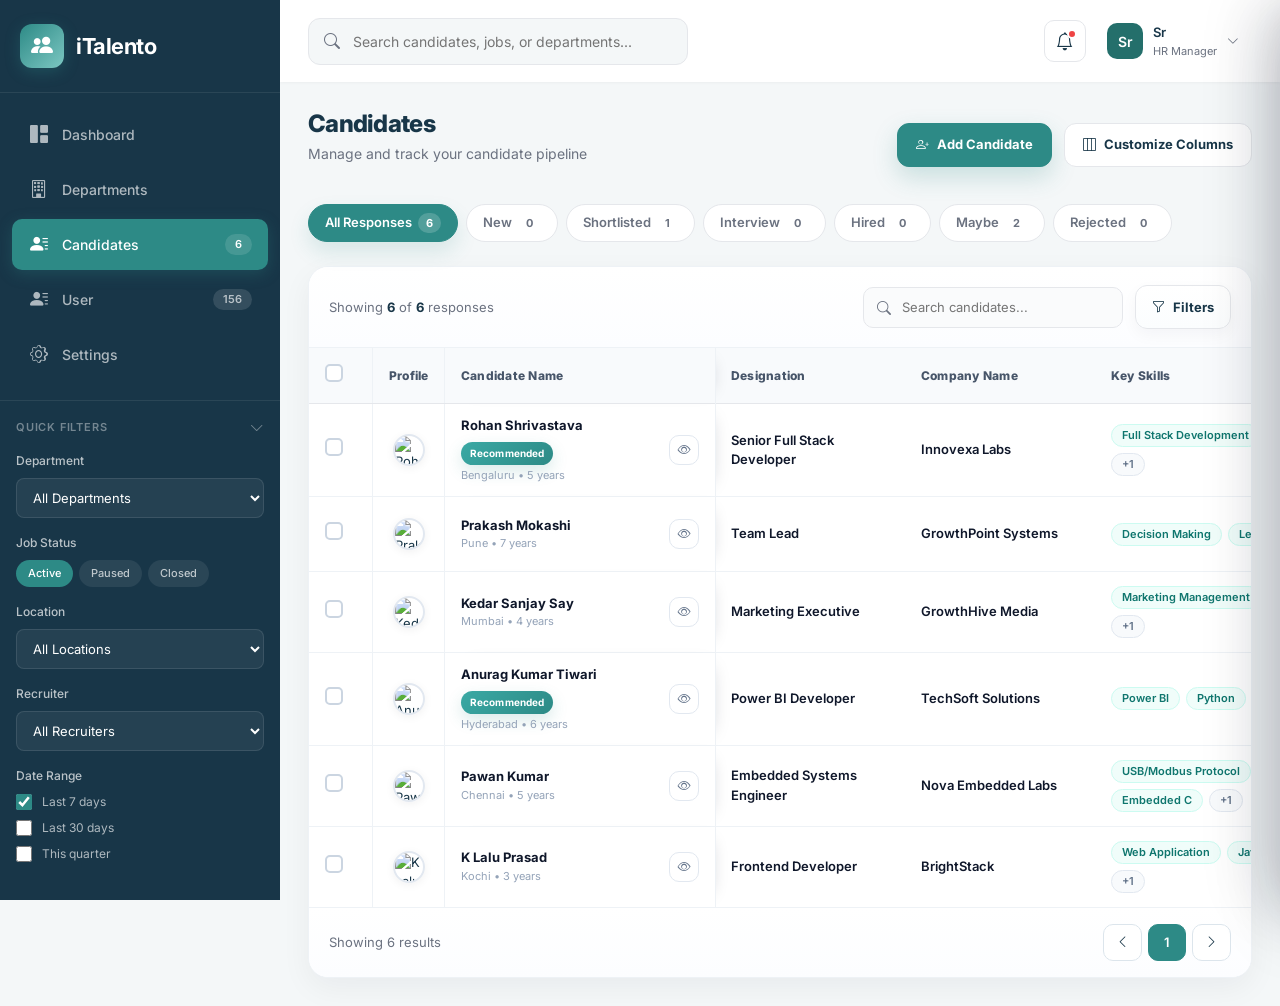
==== commit 59c3d3f0: "user" ====
--- a/candidates.html
+++ b/candidates.html
@@ -59,13 +59,14 @@
                     <span class="nav-badge" id="sidebarCandidateCount">156</span>
                 </a>
             </div>
-
-            <!-- <div class="nav-item">
-                <a href="#" class="nav-link">
-                    <i class="bi bi-bar-chart-line"></i>
-                    <span>Reports</span>
+                 <div class="nav-item">
+                <a href="users.html" class="nav-link">
+                    <i class="bi bi-person-lines-fill"></i>
+                    <span>User</span>
+                    <span class="nav-badge" id="sidebarCandidateCount">156</span>
                 </a>
-            </div> -->
+            </div>
+           
 
             <div class="nav-item">
                 <a href="settings.html" class="nav-link">
--- a/assets/css/style.css
+++ b/assets/css/style.css
@@ -5999,4 +5999,419 @@
     .settings-nav-btn {
         white-space: nowrap;
     }
+}
+
+
+
+
+
+
+/* ============================================
+   PREMIUM MANAGE USERS PAGE (CARD LAYOUT)
+   ============================================ */
+
+.user-cards-container {
+    display: grid;
+    grid-template-columns: repeat(auto-fill, minmax(320px, 1fr));
+    gap: 20px;
+    margin-top: 32px;
+}
+
+.user-card {
+    background: #ffffff;
+    border-radius: 16px;
+    padding: 24px;
+    display: flex;
+    flex-direction: column;
+    gap: 16px;
+    box-shadow: 0 4px 20px rgba(0, 0, 0, 0.06);
+    transition: all 0.3s cubic-bezier(0.4, 0, 0.2, 1);
+    border: 1px solid #f1f5f9;
+    text-decoration: none;
+    color: inherit;
+}
+
+.user-card:hover {
+    transform: translateY(-4px);
+    box-shadow: 0 20px 40px rgba(0, 0, 0, 0.1);
+}
+
+.card-top {
+    display: flex;
+    align-items: center;
+    gap: 16px;
+}
+
+.user-card-avatar {
+    width: 52px;
+    height: 52px;
+    border-radius: 50%;
+    display: flex;
+    align-items: center;
+    justify-content: center;
+    color: #ffffff;
+    font-weight: 700;
+    font-size: 18px;
+    flex-shrink: 0;
+    box-shadow: 0 4px 12px rgba(0, 0, 0, 0.15);
+    transition: transform 0.3s cubic-bezier(0.34, 1.56, 0.64, 1);
+}
+
+.user-card:hover .user-card-avatar {
+    transform: scale(1.08);
+}
+
+.user-info-wrap {
+    display: flex;
+    flex-direction: column;
+    gap: 4px;
+    min-width: 0;
+}
+
+.user-card-name {
+    font-size: 16px;
+    font-weight: 700;
+    color: #1e293b;
+    line-height: 1.3;
+    letter-spacing: -0.01em;
+    white-space: nowrap;
+    overflow: hidden;
+    text-overflow: ellipsis;
+}
+
+.user-card-email {
+    font-size: 13px;
+    color: #64748b;
+    font-weight: 500;
+    white-space: nowrap;
+    overflow: hidden;
+    text-overflow: ellipsis;
+}
+
+.card-bottom {
+    display: flex;
+    justify-content: space-between;
+    align-items: center;
+    padding-top: 16px;
+    border-top: 1px solid #f1f5f9;
+    gap: 12px;
+}
+
+/* Role Badges */
+.role-badge {
+    padding: 6px 14px;
+    border-radius: 20px;
+    font-size: 12px;
+    font-weight: 700;
+    text-transform: capitalize;
+    letter-spacing: 0.02em;
+    display: inline-flex;
+    align-items: center;
+    gap: 6px;
+    border: 1px solid transparent;
+}
+
+.role-badge::before {
+    content: '';
+    width: 6px;
+    height: 6px;
+    border-radius: 50%;
+    background: currentColor;
+}
+
+.role-badge.admin {
+    background: rgba(45, 138, 134, 0.1);
+    color: #0f766e;
+    border-color: rgba(45, 138, 134, 0.2);
+}
+
+.role-badge.hr {
+    background: rgba(59, 130, 246, 0.1);
+    color: #2563eb;
+    border-color: rgba(59, 130, 246, 0.2);
+}
+
+.role-badge.recruiter {
+    background: rgba(139, 92, 246, 0.1);
+    color: #7c3aed;
+    border-color: rgba(139, 92, 246, 0.2);
+}
+
+.user-status-badge {
+    padding: 5px 12px;
+    border-radius: 20px;
+    font-size: 11px;
+    font-weight: 700;
+    display: inline-flex;
+    align-items: center;
+    gap: 6px;
+}
+
+.user-status-badge::before {
+    content: '';
+    width: 5px;
+    height: 5px;
+    border-radius: 50%;
+    background: currentColor;
+}
+
+.status-active {
+    background: rgba(16, 185, 129, 0.1);
+    color: #059669;
+}
+
+.status-inactive {
+    background: #f1f5f9;
+    color: #64748b;
+}
+
+.user-actions-cell {
+    display: flex;
+    align-items: center;
+    gap: 8px;
+}
+
+.user-action-btn {
+    width: 36px;
+    height: 36px;
+    border-radius: 10px;
+    border: 1px solid #e2e8f0;
+    background: #ffffff;
+    display: flex;
+    align-items: center;
+    justify-content: center;
+    cursor: pointer;
+    transition: all 0.2s ease;
+    color: #64748b;
+    font-size: 15px;
+}
+
+.user-action-btn:hover {
+    background: #f8fafc;
+    border-color: #2d8a86;
+    color: #2d8a86;
+    transform: translateY(-2px);
+    box-shadow: 0 4px 12px rgba(0, 0, 0, 0.08);
+}
+
+.user-action-btn.delete-btn:hover {
+    border-color: #ef4444;
+    color: #ef4444;
+    background: rgba(239, 68, 68, 0.06);
+    box-shadow: 0 4px 12px rgba(239, 68, 68, 0.15);
+}
+
+/* 3-dot Menu */
+.user-dropdown {
+    position: relative;
+}
+
+.dot-btn {
+    width: 36px;
+    height: 36px;
+    border-radius: 10px;
+    border: none;
+    background: transparent;
+    display: flex;
+    align-items: center;
+    justify-content: center;
+    cursor: pointer;
+    transition: all 0.2s ease;
+    color: #94a3b8;
+    font-size: 20px;
+}
+
+.dot-btn:hover {
+    background: #f1f5f9;
+    color: #475569;
+}
+
+.user-dropdown .dropdown-toggle::after {
+    display: none;
+}
+
+.user-dropdown .dropdown-menu {
+    border: 1px solid #e2e8f0;
+    box-shadow: 0 20px 25px -5px rgba(0, 0, 0, 0.1), 0 10px 10px -5px rgba(0, 0, 0, 0.04);
+    border-radius: 14px;
+    padding: 8px;
+    min-width: 180px;
+    margin-top: 8px !important;
+    background: #ffffff;
+}
+
+.user-dropdown .dropdown-item {
+    border-radius: 10px;
+    padding: 10px 14px;
+    font-size: 14px;
+    font-weight: 500;
+    color: #334155;
+    display: flex;
+    align-items: center;
+    gap: 10px;
+    transition: all 0.2s ease;
+    cursor: pointer;
+    border: none;
+    background: transparent;
+    text-decoration: none;
+}
+
+.user-dropdown .dropdown-item i {
+    font-size: 16px;
+    color: #64748b;
+    transition: color 0.2s ease;
+}
+
+.user-dropdown .dropdown-item:hover {
+    background: #f8fafc;
+    color: #2d8a86;
+}
+
+.user-dropdown .dropdown-item:hover i {
+    color: #2d8a86;
+}
+
+/* Delete Item - Premium Modern Design */
+.user-dropdown .dropdown-item.delete-item {
+    color: #dc2626;
+    margin-top: 8px;
+    padding: 10px 14px;
+    font-weight: 600;
+    position: relative;
+    border-radius: 8px;
+    transition: all 0.2s cubic-bezier(0.4, 0, 0.2, 1);
+}
+
+.user-dropdown .dropdown-item.delete-item::before {
+    content: '';
+    position: absolute;
+    top: -4px;
+    left: 10px;
+    right: 10px;
+    height: 1px;
+    background: #f1f5f9;
+}
+
+.user-dropdown .dropdown-item.delete-item i {
+    color: #dc2626;
+    font-size: 17px;
+    transition: all 0.2s;
+}
+
+.user-dropdown .dropdown-item.delete-item:hover {
+    background: #fef2f2;
+    color: #b91c1c;
+    transform: translateX(4px);
+}
+
+.user-dropdown .dropdown-item.delete-item:hover i {
+    color: #b91c1c;
+    transform: scale(1.1);
+}
+
+/* Mobile Responsive */
+@media (max-width: 768px) {
+    .user-cards-container {
+        grid-template-columns: 1fr;
+        gap: 16px;
+    }
+
+    .user-card {
+        padding: 20px;
+    }
+
+    .user-card-avatar {
+        width: 48px;
+        height: 48px;
+        font-size: 16px;
+    }
+
+    .card-bottom {
+        flex-wrap: wrap;
+        gap: 12px;
+    }
+
+    .user-card-right {
+        width: 100%;
+        justify-content: space-between;
+        padding-top: 12px;
+        border-top: 1px solid #f1f5f9;
+    }
+}
+
+/* User Page Footer */
+.user-footer {
+    margin-top: 40px;
+    padding: 24px 0;
+    display: flex;
+    justify-content: space-between;
+    align-items: center;
+    border-top: 1px solid #f1f5f9;
+    gap: 16px;
+}
+
+.user-info {
+    font-size: 14px;
+    color: #64748b;
+    font-weight: 500;
+}
+
+.user-info strong {
+    color: #1e293b;
+    font-weight: 700;
+}
+
+.user-pagination {
+    font-size: 14px;
+    color: #475569;
+    font-weight: 600;
+}
+
+/* Card Entrance Animation */
+@keyframes cardEnter {
+    from {
+        opacity: 0;
+        transform: translateY(20px);
+    }
+
+    to {
+        opacity: 1;
+        transform: translateY(0);
+    }
+}
+
+.user-card {
+    animation: cardEnter 0.5s ease backwards;
+}
+
+.user-card:nth-child(1) {
+    animation-delay: 0ms;
+}
+
+.user-card:nth-child(2) {
+    animation-delay: 50ms;
+}
+
+.user-card:nth-child(3) {
+    animation-delay: 100ms;
+}
+
+.user-card:nth-child(4) {
+    animation-delay: 150ms;
+}
+
+.user-card:nth-child(5) {
+    animation-delay: 200ms;
+}
+
+.user-card:nth-child(6) {
+    animation-delay: 250ms;
+}
+
+.user-card:nth-child(7) {
+    animation-delay: 300ms;
+}
+
+.user-card:nth-child(8) {
+    animation-delay: 350ms;
 }
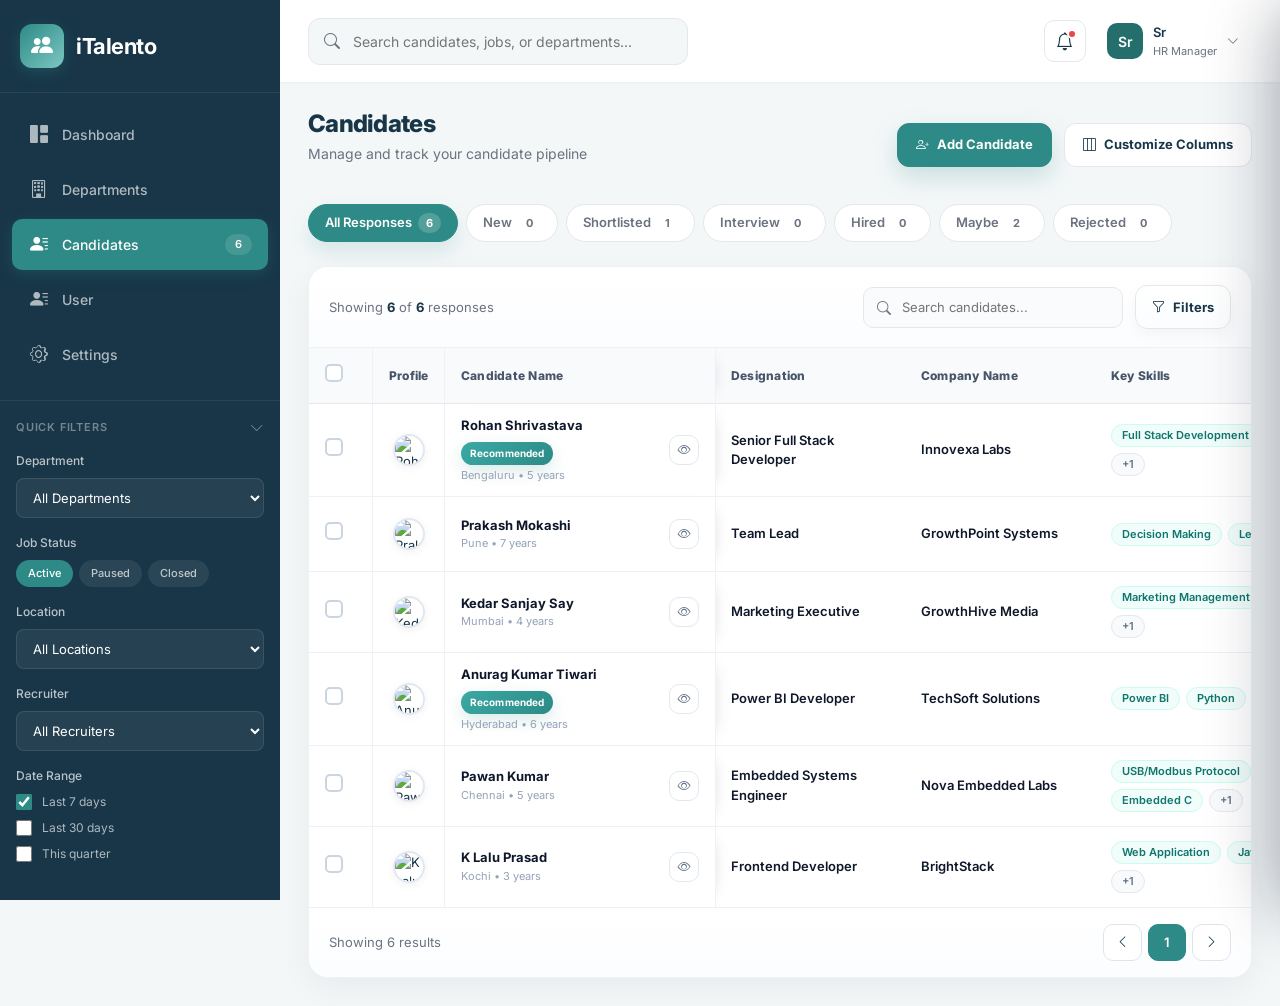
==== commit fad3dd5c: "report" ====
--- a/candidates.html
+++ b/candidates.html
@@ -63,7 +63,6 @@
                 <a href="users.html" class="nav-link">
                     <i class="bi bi-person-lines-fill"></i>
                     <span>User</span>
-                    <span class="nav-badge" id="sidebarCandidateCount">156</span>
                 </a>
             </div>
            
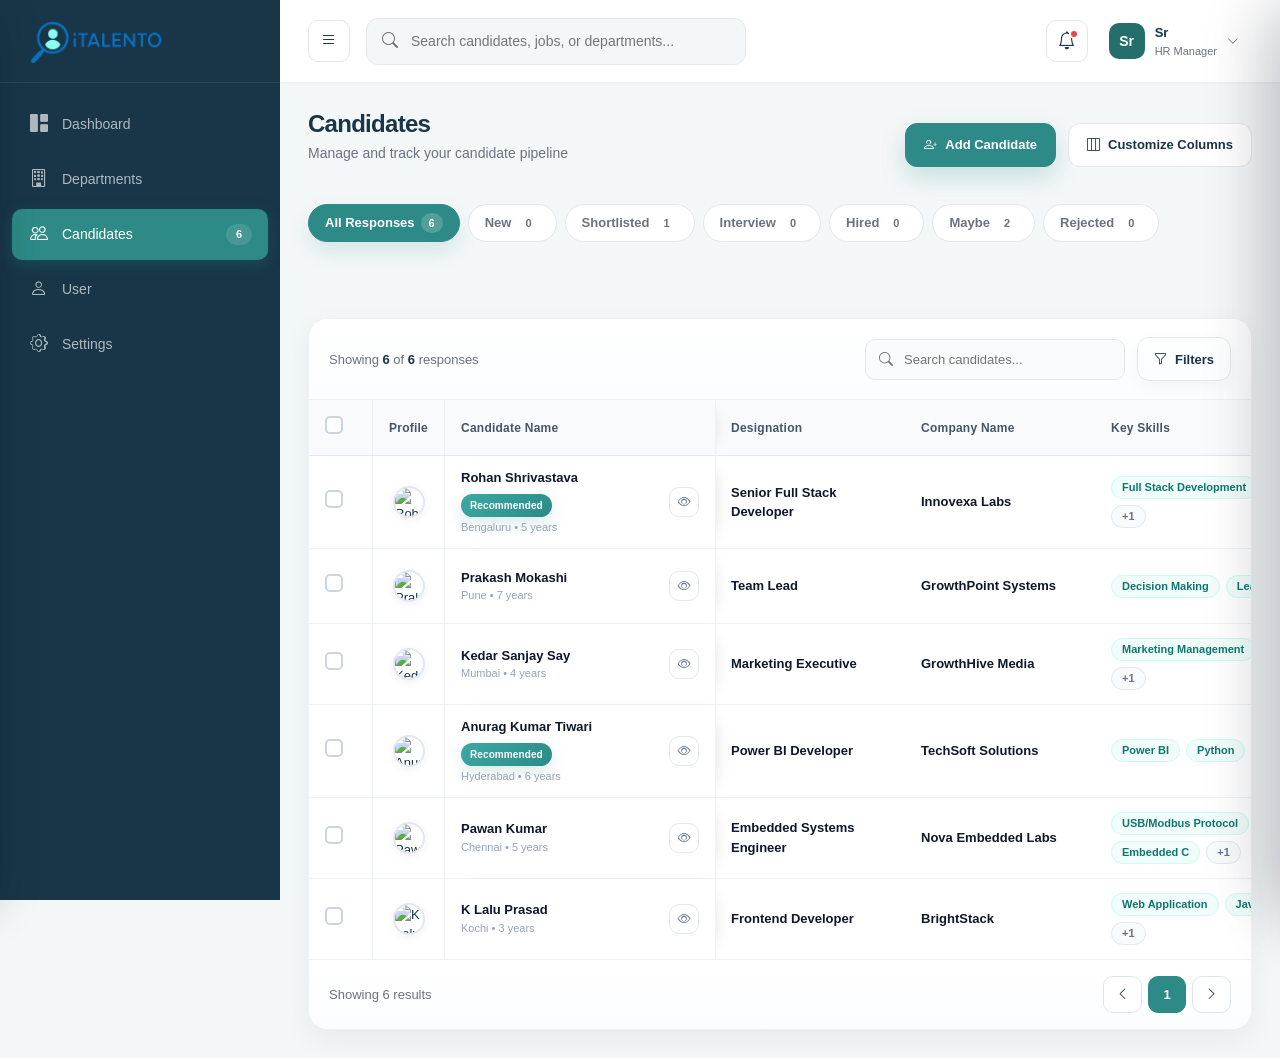
==== commit e08ab058: "filter" ====
--- a/candidates.html
+++ b/candidates.html
@@ -14,6 +14,16 @@
     <link href="https://fonts.googleapis.com/css2?family=Inter:wght@300;400;500;600;700;800&display=swap"
         rel="stylesheet" />
     <link rel="stylesheet" href="assets/css/style.css" />
+    <link rel="stylesheet" href="styles.css" />
+
+    
+    <script>
+        (function() {
+            if (localStorage.getItem("sidebar-state") === "collapsed") {
+                document.documentElement.classList.add("sidebar-collapsed");
+            }
+        })();
+    </script>
 </head>
 
 <body>
@@ -28,14 +38,13 @@
 
     <!-- Left Sidebar -->
     <aside class="sidebar" id="sidebar">
-        <div class="logo-area">
-            <a href="#" class="logo">
-                <div class="logo-icon">
-                    <i class="bi bi-people-fill"></i>
-                </div>
-                <span class="logo-text">iTalento</span>
-            </a>
-        </div>
+       <div b-dmtnsl4jol class="logo-area">
+                <a b-dmtnsl4jol href="/" class="logo">
+                    <div b-dmtnsl4jol class="logo-text">
+                        <img b-dmtnsl4jol class="logoimage" src="assets/logo/iTalentO.png" alt="iTalentO Logo" />
+                    </div>
+                </a>
+            </div>
 
         <nav class="nav-section">
             <div class="nav-item">
@@ -54,14 +63,14 @@
 
             <div class="nav-item">
                 <a href="candidates.html" class="nav-link active">
-                    <i class="bi bi-person-lines-fill"></i>
+                    <i class="bi bi-people"></i>
                     <span>Candidates</span>
                     <span class="nav-badge" id="sidebarCandidateCount">156</span>
                 </a>
             </div>
                  <div class="nav-item">
                 <a href="users.html" class="nav-link">
-                    <i class="bi bi-person-lines-fill"></i>
+                    <i class="bi bi-person"></i>
                     <span>User</span>
                 </a>
             </div>
@@ -830,6 +839,7 @@
     <!-- Bootstrap JS -->
     <script src="https://cdn.jsdelivr.net/npm/bootstrap@5.3.2/dist/js/bootstrap.bundle.min.js"></script>
     <script src="assets/js/candidate.js"></script>
+    <script src="script.js"></script>
 </body>
 
 </html>
--- a/assets/css/style.css
+++ b/assets/css/style.css
@@ -1,3 +1,5 @@
+@import url("https://fonts.googleapis.com/css2?family=Google+Sans+Flex:wght@100..1000&display=swap");
+
 :root {
     --primary-teal: #2d8a86;
     --primary-teal-dark: #246f6b;
@@ -33,7 +35,8 @@
 }
 
 body {
-    font-family: 'Inter', -apple-system, BlinkMacSystemFont, sans-serif;
+    font-family: 'Google Sans Flex', sans-serif;
+     /* font-family: "Roboto", "Helvetica Neue", Arial, sans-serif; */
     background-color: var(--light-bg);
     color: var(--dark-secondary);
     overflow-x: hidden;
@@ -54,6 +57,13 @@
 /* ============================================
            SIDEBAR STYLES
            ============================================ */
+
+ /* ============================================
+           SIDEBAR STYLES
+           ============================================ */
+
+
+
 .sidebar {
     position: fixed;
     top: 0;
@@ -63,7 +73,53 @@
     background: #183648;
     z-index: 1040;
     overflow-y: auto;
-    transition: transform 0.3s ease;
+    transition: width 0.3s ease, transform 0.3s ease;
+    overflow-x: hidden;
+}
+
+/* ══ SIDEBAR COLLAPSE SYSTEM ══ */
+/* Layout fix when collapsed */
+.sidebar-collapsed .main-wrapper {
+    margin-left: 80px !important;
+}
+
+/* Sidebar transition */
+.sidebar {
+    transition: width 0.3s ease, left 0.3s ease;
+}
+
+/* Collapsed Sidebar state */
+.sidebar-collapsed .sidebar {
+    width: 80px !important;
+}
+
+/* Hide text elements in collapsed state */
+.sidebar-collapsed .sidebar .logo-text,
+.sidebar-collapsed .sidebar .nav-link span,
+.sidebar-collapsed .sidebar .nav-badge,
+.sidebar-collapsed .sidebar .filter-section {
+    display: none !important;
+}
+
+/* Centering icons and adjusting padding */
+.sidebar-collapsed .sidebar .logo-area {
+    padding: 24px 0;
+    display: flex;
+    justify-content: center;
+}
+
+.sidebar-collapsed .sidebar .logo {
+    justify-content: center;
+    gap: 0;
+}
+
+.sidebar-collapsed .sidebar .nav-link {
+    justify-content: center;
+    padding: 12px;
+}
+
+.sidebar-collapsed .sidebar .nav-section {
+    padding: 16px 8px;
 }
 
 .sidebar::-webkit-scrollbar {
@@ -75,40 +131,48 @@
     border-radius: 2px;
 }
 
+
+
+
+
+
+
+
+
 .logo-area {
-    padding: 24px 20px;
+    padding: 16px 20px;
     border-bottom: 1px solid rgba(255, 255, 255, 0.08);
 }
 
 .logo {
     display: flex;
     align-items: center;
-    gap: 12px;
-    color: var(--white);
     text-decoration: none;
 }
 
-.logo:hover {
-    color: var(--white);
-}
-
+/* REMOVE old icon box (not needed now) */
 .logo-icon {
-    width: 44px;
-    height: 44px;
-    background: linear-gradient(135deg, var(--primary-teal), var(--accent-teal));
-    border-radius: 12px;
-    display: flex;
-    align-items: center;
-    justify-content: center;
-    font-size: 22px;
-    box-shadow: 0 4px 15px rgba(47, 143, 139, 0.3);
-}
-
+    display: none;
+}
+
+/* Container for image */
 .logo-text {
-    font-size: 22px;
-    font-weight: 700;
-    letter-spacing: -0.5px;
-}
+    display: flex;
+    align-items: center;
+}
+
+/* 🔥 MAIN FIX */
+.logoimage {
+    height: 50px;      /* bigger */
+    width: auto;
+    max-width: 200px;
+    object-fit: contain;
+    filter: brightness(1.4) contrast(1.2); /* 🔥 makes it pop */
+}
+
+
+
+
 
 .nav-section {
     padding: 16px 12px;
@@ -273,6 +337,10 @@
     cursor: pointer;
 }
 
+
+
+
+
 /* ============================================
            MAIN WRAPPER & NAVBAR
            ============================================ */
@@ -282,6 +350,10 @@
     margin-left: var(--sidebar-width);
     min-height: 100vh;
     transition: margin-left 0.3s ease;
+}
+
+.sidebar-collapsed .main-wrapper {
+    margin-left: 80px;
 }
 
 .top-navbar {
@@ -304,7 +376,7 @@
 }
 
 .menu-toggle {
-    display: none;
+    display: flex;
     width: 42px;
     height: 42px;
     border-radius: 10px;
@@ -315,6 +387,7 @@
     cursor: pointer;
     transition: all 0.2s;
     color: var(--dark-secondary);
+    flex-shrink: 0;
 }
 
 .menu-toggle:hover {
@@ -481,6 +554,10 @@
     transform: translateY(-1px);
     box-shadow: 0 6px 20px rgba(47, 143, 139, 0.35);
 }
+
+
+
+
 
 /* ============================================
            DASHBOARD CONTENT
@@ -1120,7 +1197,7 @@
     border-radius: 10px;
     border: 1px solid var(--border-light);
     font-size: 13px;
-    font-family: 'Inter', sans-serif;
+       font-family:'Google Sans Flex', sans-serif;
     color: var(--dark-secondary);
     background: var(--white);
     transition: all 0.2s;
@@ -1157,7 +1234,7 @@
     font-weight: 600;
     cursor: pointer;
     transition: all 0.2s;
-    font-family: 'Inter', sans-serif;
+     font-family: 'Google Sans Flex', sans-serif;
 }
 
 .btn-modal-secondary:hover {
@@ -1178,7 +1255,7 @@
     cursor: pointer;
     transition: all 0.25s;
     color: #fff;
-    font-family: 'Inter', sans-serif;
+       font-family: 'Google Sans Flex', sans-serif;
 }
 
 .btn-modal-primary:disabled {
@@ -1294,7 +1371,7 @@
     width: 100%;
     max-width: 200px;
     cursor: pointer;
-    font-family: 'Inter', sans-serif;
+    font-family: 'Google Sans Flex', sans-serif;
     transition: all 0.2s;
 }
 
@@ -1896,8 +1973,8 @@
     position: relative;
 }
 
-/*           ============================================
-           DEPARTMENTS SECTION - DESKTOP OPTIMIZED
+/* ============================================
+ DEPARTMENTS SECTION - DESKTOP OPTIMIZED
 ============================================ */
 
 .departments-section {
@@ -1931,7 +2008,7 @@
 
 .dept-grid {
     display: grid;
-    grid-template-columns: repeat(4, 1fr);
+    grid-template-columns: repeat(3, 1fr);
     gap: 20px;
 }
 
@@ -1953,13 +2030,13 @@
     left: 0;
     width: 4px;
     height: 100%;
-    background: var(--primary-teal);
+    /* background: var(--); */
     opacity: 0;
     transition: opacity 0.3s;
 }
 
 .dept-card:hover {
-    border-color: var(--primary-teal);
+    border-color: var(--border-soft);
     box-shadow: 0 12px 32px rgba(47, 143, 139, 0.12);
     transform: translateY(-4px);
 }
@@ -2335,7 +2412,7 @@
 
 @media (min-width: 1400px) {
     .dept-grid {
-        grid-template-columns: repeat(4, 1fr);
+        grid-template-columns: repeat(3, 1fr);
     }
 }
 
--- a/styles.css
+++ b/styles.css
@@ -0,0 +1,561 @@
+/* Naukri Talent Cloud Style Filter System */
+
+:root {
+    --ntc-primary: #2d8a86;
+    --ntc-primary-dark: #246f6b;
+    --ntc-secondary: #183648;
+    --ntc-text: #183648;
+    --ntc-text-muted: #6b7280;
+    --ntc-border: #e5e7eb;
+    --ntc-bg-light: #f9fafb;
+    --ntc-white: #ffffff;
+    --ntc-shadow: 0 10px 40px rgba(0, 0, 0, 0.15);
+    --ntc-drawer-width: 380px;
+    --ntc-transition: all 0.3s cubic-bezier(0.4, 0, 0.2, 1);
+}
+
+#masterFilterDrawer, 
+#masterFilterOverlay,
+.master-filter-drawer,
+.master-filter-overlay,
+.filter-section {
+    display: none !important;
+}
+
+.ntc-filter-drawer .ntc-filter-section {
+    display: block !important;
+}
+
+.ntc-filter-overlay {
+    position: fixed;
+    inset: 0;
+    background: rgba(15, 23, 42, 0.5);
+    backdrop-filter: blur(2px);
+    z-index: 2000;
+    opacity: 0;
+    visibility: hidden;
+    transition: var(--ntc-transition);
+}
+
+.ntc-filter-overlay.open {
+    opacity: 1;
+    visibility: visible;
+}
+
+.ntc-filter-drawer {
+    position: fixed;
+    top: 0;
+    left: calc(-1 * var(--ntc-drawer-width));
+    width: var(--ntc-drawer-width);
+    height: 100vh;
+    background: var(--ntc-white);
+    z-index: 2001;
+    display: flex;
+    flex-direction: column;
+    box-shadow: var(--ntc-shadow);
+    transition: var(--ntc-transition);
+}
+
+.ntc-filter-drawer.open {
+    left: 0;
+}
+
+.ntc-filter-header {
+    padding: 20px 24px;
+    border-bottom: 1px solid var(--ntc-border);
+    display: flex;
+    align-items: center;
+    justify-content: space-between;
+}
+
+.ntc-filter-header-left h2 {
+    font-size: 18px;
+    font-weight: 700;
+    margin: 0;
+    color: var(--ntc-text);
+}
+
+.ntc-filter-header-left p {
+    font-size: 12px;
+    color: var(--ntc-text-muted);
+    margin: 2px 0 0;
+}
+
+.ntc-filter-header-right {
+    display: flex;
+    align-items: center;
+    gap: 16px;
+}
+
+.ntc-clear-all-btn {
+    background: none;
+    border: none;
+    color: var(--ntc-primary);
+    font-size: 13px;
+    font-weight: 600;
+    cursor: pointer;
+    padding: 0;
+}
+
+.ntc-clear-all-btn:hover {
+    text-decoration: underline;
+}
+
+.ntc-close-drawer {
+    background: none;
+    border: none;
+    color: var(--ntc-text-muted);
+    font-size: 20px;
+    cursor: pointer;
+    padding: 4px;
+    display: flex;
+    align-items: center;
+    justify-content: center;
+    border-radius: 50%;
+    transition: background 0.2s;
+}
+
+.ntc-close-drawer:hover {
+    background: var(--ntc-bg-light);
+    color: var(--ntc-text);
+}
+
+.ntc-filter-body {
+    flex: 1;
+    overflow-y: auto;
+    padding: 0;
+}
+
+.ntc-filter-body::-webkit-scrollbar {
+    width: 6px;
+}
+
+.ntc-filter-body::-webkit-scrollbar-thumb {
+    background: #d1d5db;
+    border-radius: 10px;
+}
+
+.ntc-filter-section {
+    border-bottom: 1px solid var(--ntc-border);
+}
+
+.ntc-section-header {
+    padding: 18px 24px;
+    display: flex;
+    align-items: center;
+    justify-content: space-between;
+    cursor: pointer;
+    user-select: none;
+    transition: background 0.2s;
+}
+
+.ntc-section-header:hover {
+    background: var(--ntc-bg-light);
+}
+
+.ntc-section-title {
+    font-size: 14px;
+    font-weight: 600;
+    color: var(--ntc-text);
+    display: flex;
+    align-items: center;
+    gap: 8px;
+    text-transform: uppercase;
+    letter-spacing: 0.5px;
+}
+
+.ntc-section-header i.bi-chevron-down {
+    font-size: 12px;
+    transition: transform 0.3s;
+    color: var(--ntc-text-muted);
+}
+
+.ntc-filter-section.active .ntc-section-header i.bi-chevron-down {
+    transform: rotate(180deg);
+}
+
+.ntc-section-content {
+    padding: 0 24px 20px;
+    display: none;
+}
+
+.ntc-filter-section.active .ntc-section-content {
+    display: block;
+}
+
+.ntc-search-wrapper {
+    position: relative;
+    margin-bottom: 12px;
+}
+
+.ntc-search-wrapper i {
+    position: absolute;
+    left: 12px;
+    top: 50%;
+    transform: translateY(-50%);
+    color: var(--ntc-text-muted);
+    font-size: 14px;
+}
+
+.ntc-filter-search {
+    width: 100%;
+    padding: 10px 12px 10px 36px;
+    border: 1px solid var(--ntc-border);
+    border-radius: 8px;
+    font-size: 13px;
+    transition: border-color 0.2s;
+}
+
+.ntc-filter-search:focus {
+    outline: none;
+    border-color: var(--ntc-primary);
+}
+
+/* Local Chips inside Drawer */
+.ntc-local-chips {
+    display: flex;
+    flex-wrap: wrap;
+    gap: 6px;
+    margin-top: 10px;
+}
+
+.ntc-local-chip {
+    display: flex;
+    align-items: center;
+    gap: 4px;
+    padding: 4px 10px;
+    background: #f1f5f9;
+    border: 1px solid #e2e8f0;
+    border-radius: 100px;
+    font-size: 12px;
+    color: var(--ntc-text);
+}
+
+.ntc-local-chip .bi-x {
+    cursor: pointer;
+    font-size: 14px;
+    color: var(--ntc-text-muted);
+}
+
+.ntc-checkbox-list {
+    max-height: 200px;
+    overflow-y: auto;
+    padding-right: 4px;
+}
+
+.ntc-checkbox-item {
+    display: flex;
+    align-items: center;
+    justify-content: space-between;
+    padding: 8px 0;
+    cursor: pointer;
+}
+
+.ntc-checkbox-label {
+    display: flex;
+    align-items: center;
+    gap: 10px;
+    font-size: 13px;
+    color: var(--ntc-text);
+    cursor: pointer;
+}
+
+.ntc-checkbox-label input {
+    width: 18px;
+    height: 18px;
+    accent-color: var(--ntc-primary);
+    cursor: pointer;
+}
+
+.ntc-count {
+    font-size: 11px;
+    color: var(--ntc-text-muted);
+    background: var(--ntc-bg-light);
+    padding: 2px 6px;
+    border-radius: 4px;
+}
+
+.ntc-experience-container {
+    padding: 20px 0;
+}
+
+.ntc-slider-wrapper {
+    position: relative;
+    height: 40px;
+    margin-bottom: 30px;
+    margin-left: 10px;
+    margin-right: 10px;
+}
+
+.ntc-slider-track {
+    position: absolute;
+    top: 50%;
+    left: 0;
+    right: 0;
+    height: 4px;
+    background: #e5e7eb;
+    transform: translateY(-50%);
+    border-radius: 2px;
+}
+
+.ntc-slider-range {
+    position: absolute;
+    top: 50%;
+    height: 4px;
+    background: var(--ntc-primary);
+    transform: translateY(-50%);
+    border-radius: 2px;
+}
+
+.ntc-slider-handle {
+    position: absolute;
+    top: 50%;
+    width: 22px;
+    height: 22px;
+    background: var(--ntc-white);
+    border: 2px solid var(--ntc-primary);
+    border-radius: 50%;
+    transform: translate(-50%, -50%);
+    cursor: grab;
+    z-index: 2;
+    box-shadow: 0 4px 10px rgba(0,0,0,0.15);
+}
+
+.ntc-scale-labels {
+    position: relative;
+    height: 20px;
+    margin-top: 15px;
+}
+
+.ntc-scale-labels span {
+    font-size: 11px;
+    color: var(--ntc-text-muted);
+    position: absolute;
+    transform: translateX(-50%);
+}
+
+.ntc-scale-labels span::before {
+    content: '';
+    position: absolute;
+    top: -12px;
+    left: 50%;
+    width: 1px;
+    height: 6px;
+    background: #cbd5e1;
+}
+
+.ntc-exp-dropdowns {
+    display: flex;
+    align-items: center;
+    gap: 12px;
+    margin-top: 10px;
+}
+
+.ntc-dropdown-group {
+    flex: 1;
+}
+
+.ntc-exp-select {
+    width: 100%;
+    padding: 10px;
+    border: 1px solid var(--ntc-border);
+    border-radius: 8px;
+    font-size: 13px;
+    background: var(--ntc-white);
+    color: var(--ntc-text);
+}
+
+.ntc-exp-to {
+    font-size: 13px;
+    color: var(--ntc-text-muted);
+}
+
+.ntc-confirm-btn {
+    width: 38px;
+    height: 38px;
+    background: var(--ntc-primary);
+    color: white;
+    border: none;
+    border-radius: 8px;
+    display: flex;
+    align-items: center;
+    justify-content: center;
+    cursor: pointer;
+    transition: background 0.2s;
+    font-size: 18px;
+}
+
+.ntc-confirm-btn:hover {
+    background: var(--ntc-primary-dark);
+}
+
+.ntc-info-text {
+    margin-top: 14px;
+    font-size: 12px;
+    color: var(--ntc-text-muted);
+    display: flex;
+    align-items: center;
+    gap: 8px;
+    padding: 8px 12px;
+    background: #f0fdfa;
+    border-radius: 6px;
+}
+
+.ntc-info-text i {
+    color: var(--ntc-primary);
+}
+
+.ntc-salary-inputs {
+    display: flex;
+    align-items: center;
+    gap: 12px;
+}
+
+.ntc-see-more {
+    display: inline-block;
+    margin-top: 12px;
+    color: var(--ntc-primary);
+    font-size: 13px;
+    font-weight: 600;
+    cursor: pointer;
+    text-decoration: none;
+}
+
+.ntc-filter-footer {
+    padding: 16px 24px;
+    border-top: 1px solid var(--ntc-border);
+    display: flex;
+    gap: 12px;
+    background: var(--ntc-white);
+    position: sticky;
+    bottom: 0;
+    box-shadow: 0 -4px 10px rgba(0,0,0,0.05);
+}
+
+.ntc-btn {
+    flex: 1;
+    padding: 12px;
+    border-radius: 8px;
+    font-size: 14px;
+    font-weight: 600;
+    cursor: pointer;
+    transition: all 0.2s;
+    text-align: center;
+    border: none;
+}
+
+.ntc-btn-secondary {
+    background: var(--ntc-bg-light);
+    color: var(--ntc-text);
+    border: 1px solid var(--ntc-border);
+}
+
+.ntc-btn-primary {
+    background: var(--ntc-primary);
+    color: white;
+}
+
+.ntc-chips-container {
+    display: flex;
+    flex-wrap: wrap;
+    align-items: center;
+    gap: 8px;
+    margin: 16px 0;
+    min-height: 32px;
+}
+
+.ntc-chip {
+    display: flex;
+    align-items: center;
+    gap: 8px;
+    padding: 6px 14px;
+    background: #f1f5f9;
+    border: 1px solid #e2e8f0;
+    border-radius: 100px;
+    font-size: 13px;
+    color: var(--ntc-text);
+    transition: all 0.2s;
+}
+
+.ntc-chip-close {
+    cursor: pointer;
+    font-size: 16px;
+    color: var(--ntc-text-muted);
+}
+
+.ntc-clear-chips {
+    color: var(--ntc-primary);
+    font-weight: 700;
+    font-size: 13px;
+    cursor: pointer;
+    margin-left: 12px;
+}
+
+.ntc-modal-overlay {
+    position: fixed;
+    inset: 0;
+    background: rgba(15, 23, 42, 0.6);
+    backdrop-filter: blur(4px);
+    z-index: 3000;
+    display: none; 
+    align-items: center;
+    justify-content: center;
+    padding: 20px;
+}
+
+.ntc-modal-overlay.open {
+    display: flex;
+}
+
+.ntc-modal {
+    background: white;
+    width: 100%;
+    max-width: 650px;
+    border-radius: 20px;
+    overflow: hidden;
+    display: flex;
+    flex-direction: column;
+    max-height: 85vh;
+}
+
+.ntc-modal-header {
+    padding: 24px 30px;
+    border-bottom: 1px solid var(--ntc-border);
+    display: flex;
+    justify-content: space-between;
+    align-items: center;
+    background: var(--ntc-bg-light);
+}
+
+.ntc-modal-body {
+    padding: 30px;
+    overflow-y: auto;
+}
+
+.ntc-modal-2-col {
+    display: grid;
+    grid-template-columns: 1fr 1fr;
+    gap: 12px 30px;
+}
+
+.ntc-modal-footer {
+    padding: 20px 30px;
+    border-top: 1px solid var(--ntc-border);
+    display: flex;
+    justify-content: flex-end;
+    background: var(--ntc-bg-light);
+}
+
+@media (max-width: 992px) {
+    .ntc-filter-drawer {
+        width: 75%;
+        left: -75%;
+    }
+}
+
+@media (max-width: 576px) {
+    .ntc-filter-drawer {
+        width: 100%;
+        left: -100%;
+    }
+}
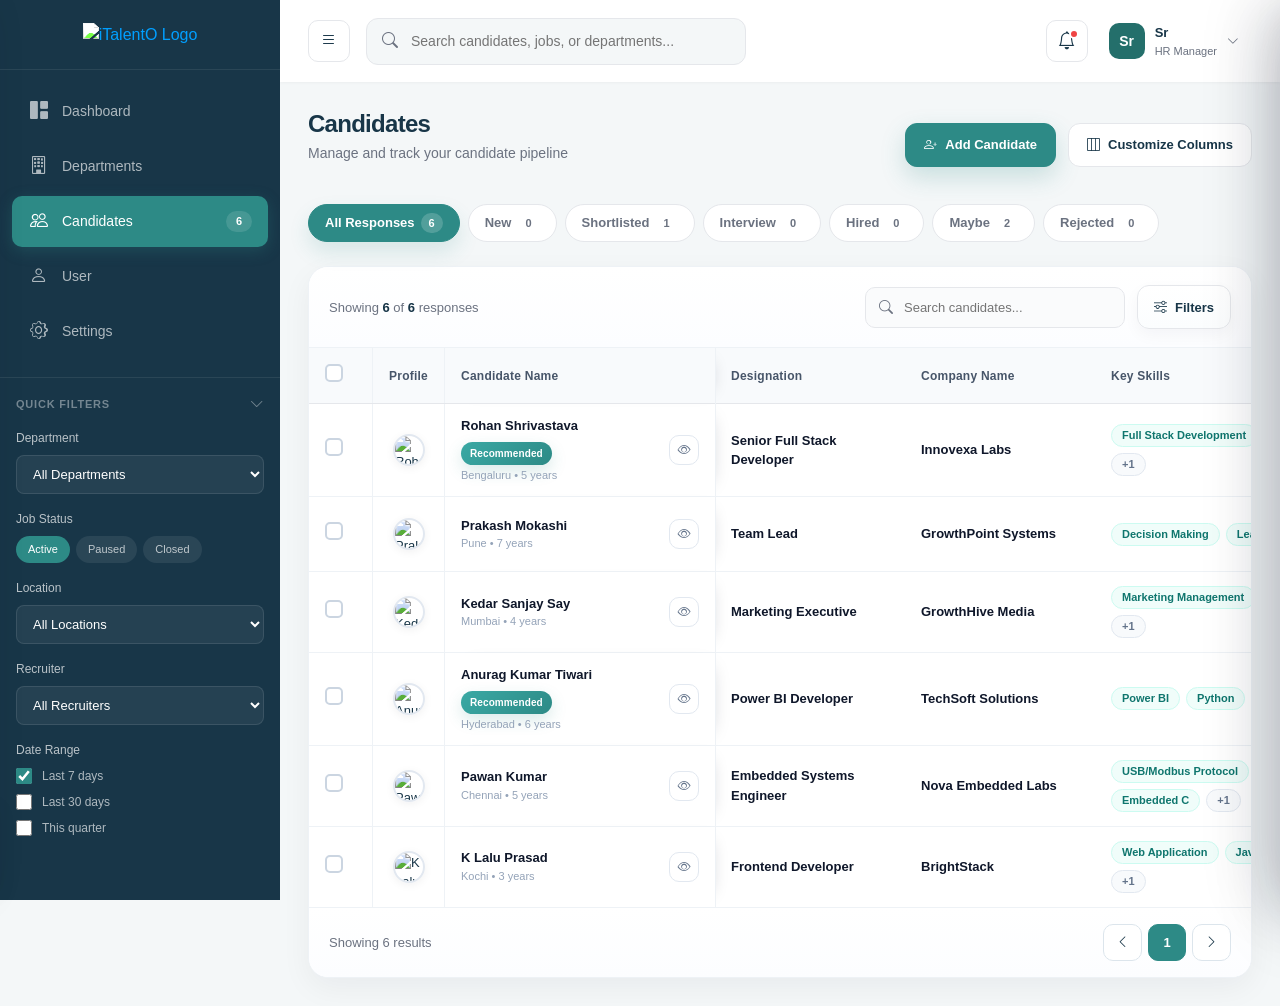
==== commit fb4cca2c: "stats-cards.css" ====
--- a/candidates.html
+++ b/candidates.html
@@ -41,7 +41,7 @@
        <div b-dmtnsl4jol class="logo-area">
                 <a b-dmtnsl4jol href="/" class="logo">
                     <div b-dmtnsl4jol class="logo-text">
-                        <img b-dmtnsl4jol class="logoimage" src="assets/logo/iTalentO.png" alt="iTalentO Logo" />
+                        <img b-dmtnsl4jol class="logoimage" src="assets/logo/latest.png" alt="iTalentO Logo" />
                     </div>
                 </a>
             </div>
@@ -305,9 +305,9 @@
                             <input type="text" placeholder="Search candidates..." id="tableSearch" />
                         </div>
                         <button class="btn-master-filter" id="openMasterFilter" type="button">
-                            <i class="bi bi-funnel"></i>
-                            <span>Filters</span>
-                        </button>
+    <i class="bi bi-sliders"></i>
+    <span>Filters</span>
+</button>
                     </div>
                 </div>
 
--- a/assets/css/style.css
+++ b/assets/css/style.css
@@ -36,7 +36,7 @@
 
 body {
     font-family: 'Google Sans Flex', sans-serif;
-     /* font-family: "Roboto", "Helvetica Neue", Arial, sans-serif; */
+    /* font-family: "Roboto", "Helvetica Neue", Arial, sans-serif; */
     background-color: var(--light-bg);
     color: var(--dark-secondary);
     overflow-x: hidden;
@@ -58,7 +58,7 @@
            SIDEBAR STYLES
            ============================================ */
 
- /* ============================================
+/* ============================================
            SIDEBAR STYLES
            ============================================ */
 
@@ -136,42 +136,75 @@
 
 
 
-
-
-
 .logo-area {
     padding: 16px 20px;
     border-bottom: 1px solid rgba(255, 255, 255, 0.08);
+    display: flex;
+    align-items: center;
+    justify-content: center;
+    min-height: 70px;
 }
 
 .logo {
     display: flex;
     align-items: center;
+    justify-content: center;
     text-decoration: none;
-}
-
-/* REMOVE old icon box (not needed now) */
+    width: 100%;
+    transition: opacity 0.2s ease;
+}
+
+.logo:hover {
+    opacity: 0.85;
+}
+
 .logo-icon {
     display: none;
 }
 
-/* Container for image */
 .logo-text {
     display: flex;
     align-items: center;
-}
-
-/* 🔥 MAIN FIX */
+    justify-content: center;
+}
+
 .logoimage {
-    height: 50px;      /* bigger */
     width: auto;
     max-width: 200px;
+    height: auto;
     object-fit: contain;
-    filter: brightness(1.4) contrast(1.2); /* 🔥 makes it pop */
-}
-
-
-
+    object-position: center;
+    filter: brightness(1.4) contrast(1.2);
+    display: block;
+    transition: filter 0.3s ease;
+}
+
+.logoimage:hover {
+    filter: brightness(1.5) contrast(1.3);
+}
+
+
+@media (max-width: 768px) {
+    .logo-area {
+        min-height: 60px;
+        padding: 12px 16px;
+    }
+
+    .logoimage {
+        max-width: 180px;
+    }
+}
+
+@media (max-width: 480px) {
+    .logo-area {
+        min-height: 50px;
+        padding: 10px 14px;
+    }
+
+    .logoimage {
+        max-width: 160px;
+    }
+}
 
 
 .nav-section {
@@ -615,17 +648,22 @@
     cursor: pointer;
     transition: all 0.3s cubic-bezier(0.25, 0.8, 0.25, 1);
     position: relative;
-    box-shadow: 0 2px 5px rgba(0,0,0,0.02);
+    box-shadow: 0 2px 5px rgba(0, 0, 0, 0.02);
 }
 
 .upload-action-btn:hover {
     transform: translateY(-2px);
-    box-shadow: 0 10px 20px rgba(0,0,0,0.06);
+    box-shadow: 0 10px 20px rgba(0, 0, 0, 0.06);
     background: var(--white);
 }
 
-.excel-btn:hover { border-color: var(--primary-teal); }
-.pdf-btn:hover { border-color: var(--dark-secondary); }
+.excel-btn:hover {
+    border-color: var(--primary-teal);
+}
+
+.pdf-btn:hover {
+    border-color: var(--dark-secondary);
+}
 
 .upload-btn-icon {
     width: 38px;
@@ -783,7 +821,7 @@
     display: flex;
     align-items: center;
     justify-content: center;
-    background: rgba(255,255,255,0.2);
+    background: rgba(255, 255, 255, 0.2);
     backdrop-filter: blur(4px);
     flex-shrink: 0;
 }
@@ -797,7 +835,7 @@
 
 .modal-subtitle {
     font-size: 13px;
-    color: rgba(255,255,255,0.78);
+    color: rgba(255, 255, 255, 0.78);
     margin: 4px 0 0;
 }
 
@@ -806,7 +844,7 @@
     height: 40px;
     border-radius: 10px;
     border: none;
-    background: rgba(255,255,255,0.18);
+    background: rgba(255, 255, 255, 0.18);
     color: #fff;
     cursor: pointer;
     display: flex;
@@ -817,7 +855,7 @@
 }
 
 .modal-close-btn:hover {
-    background: rgba(255,255,255,0.32);
+    background: rgba(255, 255, 255, 0.32);
     transform: rotate(90deg);
 }
 
@@ -867,7 +905,10 @@
     box-shadow: 0 0 0 4px rgba(45, 138, 134, 0.2);
 }
 
-.step-item.active span { color: var(--primary-teal); font-weight: 600; }
+.step-item.active span {
+    color: var(--primary-teal);
+    font-weight: 600;
+}
 
 .step-item.completed .step-circle {
     background: var(--success);
@@ -875,7 +916,9 @@
     border-color: var(--success);
 }
 
-.step-item.completed span { color: var(--success); }
+.step-item.completed span {
+    color: var(--success);
+}
 
 .step-line {
     flex: 1;
@@ -886,7 +929,9 @@
     transition: background 0.3s;
 }
 
-.step-line.active { background: var(--primary-teal); }
+.step-line.active {
+    background: var(--primary-teal);
+}
 
 /* Modal Body */
 .modal-body {
@@ -914,16 +959,30 @@
     background: rgba(45, 138, 134, 0.03);
 }
 
-.upload-zone.excel-zone:hover { border-color: #28a745; background: rgba(40,167,69,0.04); }
-.upload-zone.pdf-zone:hover { border-color: #e74c3c; background: rgba(231,76,60,0.04); }
+.upload-zone.excel-zone:hover {
+    border-color: #28a745;
+    background: rgba(40, 167, 69, 0.04);
+}
+
+.upload-zone.pdf-zone:hover {
+    border-color: #e74c3c;
+    background: rgba(231, 76, 60, 0.04);
+}
 
 .upload-zone.drag-over {
     border-style: solid;
     transform: scale(1.01);
 }
 
-.upload-zone.excel-zone.drag-over { border-color: #28a745; background: rgba(40,167,69,0.06); }
-.upload-zone.pdf-zone.drag-over { border-color: #e74c3c; background: rgba(231,76,60,0.06); }
+.upload-zone.excel-zone.drag-over {
+    border-color: #28a745;
+    background: rgba(40, 167, 69, 0.06);
+}
+
+.upload-zone.pdf-zone.drag-over {
+    border-color: #e74c3c;
+    background: rgba(231, 76, 60, 0.06);
+}
 
 .upload-zone-content {
     position: relative;
@@ -1004,23 +1063,23 @@
 .excel-browse {
     background: linear-gradient(135deg, #28a745, #34ce57);
     color: #fff;
-    box-shadow: 0 4px 16px rgba(40,167,69,0.3);
+    box-shadow: 0 4px 16px rgba(40, 167, 69, 0.3);
 }
 
 .excel-browse:hover {
     transform: translateY(-2px);
-    box-shadow: 0 8px 24px rgba(40,167,69,0.4);
+    box-shadow: 0 8px 24px rgba(40, 167, 69, 0.4);
 }
 
 .pdf-browse {
     background: linear-gradient(135deg, #e74c3c, #ff6b6b);
     color: #fff;
-    box-shadow: 0 4px 16px rgba(231,76,60,0.3);
+    box-shadow: 0 4px 16px rgba(231, 76, 60, 0.3);
 }
 
 .pdf-browse:hover {
     transform: translateY(-2px);
-    box-shadow: 0 8px 24px rgba(231,76,60,0.4);
+    box-shadow: 0 8px 24px rgba(231, 76, 60, 0.4);
 }
 
 /* Drag Overlay */
@@ -1060,8 +1119,13 @@
 }
 
 @keyframes bounce {
-    from { transform: translateY(0); }
-    to { transform: translateY(-12px); }
+    from {
+        transform: translateY(0);
+    }
+
+    to {
+        transform: translateY(-12px);
+    }
 }
 
 /* Selected File Display in Upload Zone */
@@ -1085,12 +1149,15 @@
     align-items: center;
     justify-content: center;
     font-size: 20px;
-    background: rgba(40,167,69,0.1);
+    background: rgba(40, 167, 69, 0.1);
     color: #28a745;
     flex-shrink: 0;
 }
 
-.selected-file-icon.pdf { background: rgba(231,76,60,0.1); color: #e74c3c; }
+.selected-file-icon.pdf {
+    background: rgba(231, 76, 60, 0.1);
+    color: #e74c3c;
+}
 
 .selected-file-name {
     flex: 1;
@@ -1112,7 +1179,7 @@
     height: 28px;
     border-radius: 8px;
     border: none;
-    background: rgba(239,68,68,0.1);
+    background: rgba(239, 68, 68, 0.1);
     color: var(--danger);
     cursor: pointer;
     display: flex;
@@ -1185,7 +1252,7 @@
     position: relative;
 }
 
-.radio-option input[type="radio"]:checked + .radio-custom {
+.radio-option input[type="radio"]:checked+.radio-custom {
     border-color: var(--primary-teal);
     background: var(--primary-teal);
     box-shadow: inset 0 0 0 3px #fff;
@@ -1197,7 +1264,7 @@
     border-radius: 10px;
     border: 1px solid var(--border-light);
     font-size: 13px;
-       font-family:'Google Sans Flex', sans-serif;
+    font-family: 'Google Sans Flex', sans-serif;
     color: var(--dark-secondary);
     background: var(--white);
     transition: all 0.2s;
@@ -1207,7 +1274,7 @@
 .source-input:focus {
     outline: none;
     border-color: var(--primary-teal);
-    box-shadow: 0 0 0 3px rgba(45,138,134,0.1);
+    box-shadow: 0 0 0 3px rgba(45, 138, 134, 0.1);
 }
 
 /* Modal Footer */
@@ -1234,7 +1301,7 @@
     font-weight: 600;
     cursor: pointer;
     transition: all 0.2s;
-     font-family: 'Google Sans Flex', sans-serif;
+    font-family: 'Google Sans Flex', sans-serif;
 }
 
 .btn-modal-secondary:hover {
@@ -1255,7 +1322,7 @@
     cursor: pointer;
     transition: all 0.25s;
     color: #fff;
-       font-family: 'Google Sans Flex', sans-serif;
+    font-family: 'Google Sans Flex', sans-serif;
 }
 
 .btn-modal-primary:disabled {
@@ -1291,7 +1358,7 @@
     align-items: center;
     gap: 10px;
     padding: 12px 16px;
-    background: rgba(45,138,134,0.08);
+    background: rgba(45, 138, 134, 0.08);
     border-radius: 10px;
     font-size: 13px;
     color: var(--primary-teal);
@@ -1313,7 +1380,7 @@
 
 .mapping-table thead tr {
     background: var(--dark-secondary);
-    color: rgba(255,255,255,0.85);
+    color: rgba(255, 255, 255, 0.85);
 }
 
 .mapping-table th {
@@ -1325,16 +1392,22 @@
     text-align: left;
 }
 
-.mapping-table th.text-center { text-align: center; }
+.mapping-table th.text-center {
+    text-align: center;
+}
 
 .mapping-table tbody tr {
     border-bottom: 1px solid var(--border-soft);
     transition: background 0.15s;
 }
 
-.mapping-table tbody tr:last-child { border-bottom: none; }
-
-.mapping-table tbody tr:hover { background: var(--row-hover); }
+.mapping-table tbody tr:last-child {
+    border-bottom: none;
+}
+
+.mapping-table tbody tr:hover {
+    background: var(--row-hover);
+}
 
 .mapping-table td {
     padding: 13px 18px;
@@ -1343,7 +1416,9 @@
     vertical-align: middle;
 }
 
-.mapping-table td.text-center { text-align: center; }
+.mapping-table td.text-center {
+    text-align: center;
+}
 
 .mapping-field-name {
     font-weight: 600;
@@ -1357,7 +1432,7 @@
     border-radius: 6px;
     font-size: 10px;
     font-weight: 700;
-    background: rgba(45,138,134,0.1);
+    background: rgba(45, 138, 134, 0.1);
     color: var(--primary-teal);
 }
 
@@ -1378,7 +1453,7 @@
 .field-select:focus {
     outline: none;
     border-color: var(--primary-teal);
-    box-shadow: 0 0 0 3px rgba(45,138,134,0.1);
+    box-shadow: 0 0 0 3px rgba(45, 138, 134, 0.1);
 }
 
 .import-checkbox {
@@ -1415,14 +1490,18 @@
     position: absolute;
     inset: 12px;
     border-radius: 50%;
-    background: rgba(45,138,134,0.1);
+    background: rgba(45, 138, 134, 0.1);
     display: flex;
     align-items: center;
     justify-content: center;
     color: var(--primary-teal);
 }
 
-@keyframes spin { to { transform: rotate(360deg); } }
+@keyframes spin {
+    to {
+        transform: rotate(360deg);
+    }
+}
 
 .processing-title {
     font-size: 20px;
@@ -1460,8 +1539,13 @@
     transition: width 0.4s ease;
 }
 
-.excel-progress { background: linear-gradient(90deg, #28a745, #34ce57); }
-.pdf-progress { background: linear-gradient(90deg, #e74c3c, #ff6b6b); }
+.excel-progress {
+    background: linear-gradient(90deg, #28a745, #34ce57);
+}
+
+.pdf-progress {
+    background: linear-gradient(90deg, #e74c3c, #ff6b6b);
+}
 
 .progress-percent {
     font-size: 13px;
@@ -1488,12 +1572,19 @@
     justify-content: center;
     color: #fff;
     animation: successPop 0.5s cubic-bezier(0.34, 1.56, 0.64, 1);
-    box-shadow: 0 8px 32px rgba(40,167,69,0.35);
+    box-shadow: 0 8px 32px rgba(40, 167, 69, 0.35);
 }
 
 @keyframes successPop {
-    from { transform: scale(0); opacity: 0; }
-    to { transform: scale(1); opacity: 1; }
+    from {
+        transform: scale(0);
+        opacity: 0;
+    }
+
+    to {
+        transform: scale(1);
+        opacity: 1;
+    }
 }
 
 .success-title {
@@ -1578,11 +1669,20 @@
     transition: all 0.2s;
 }
 
-.pdf-file-row:hover { border-color: var(--primary-teal); }
+.pdf-file-row:hover {
+    border-color: var(--primary-teal);
+}
 
 @keyframes slideInRow {
-    from { opacity: 0; transform: translateX(-10px); }
-    to { opacity: 1; transform: translateX(0); }
+    from {
+        opacity: 0;
+        transform: translateX(-10px);
+    }
+
+    to {
+        opacity: 1;
+        transform: translateX(0);
+    }
 }
 
 .pdf-row-num {
@@ -1597,7 +1697,7 @@
     width: 32px;
     height: 32px;
     border-radius: 8px;
-    background: rgba(231,76,60,0.1);
+    background: rgba(231, 76, 60, 0.1);
     color: #e74c3c;
     display: flex;
     align-items: center;
@@ -1638,7 +1738,7 @@
 }
 
 .pdf-row-remove:hover {
-    background: rgba(239,68,68,0.1);
+    background: rgba(239, 68, 68, 0.1);
     color: var(--danger);
 }
 
@@ -1656,178 +1756,179 @@
 ============================================ */
 
 /* Tablet */
-@media (max-width: 1024px){
-
-.dashboard-content{
-padding:20px;
-}
-
-.bulk-modal{
-max-width:95%;
-}
-
-.pdf-layout{
-grid-template-columns:1fr;
-}
-
-.options-grid{
-grid-template-columns:1fr;
-}
+@media (max-width: 1024px) {
+
+    .dashboard-content {
+        padding: 20px;
+    }
+
+    .bulk-modal {
+        max-width: 95%;
+    }
+
+    .pdf-layout {
+        grid-template-columns: 1fr;
+    }
+
+    .options-grid {
+        grid-template-columns: 1fr;
+    }
 
 }
 
 
 /* Mobile */
-@media (max-width:768px){
-
-.dashboard-content{
-padding:16px;
-}
-
-.welcome-header{
-flex-direction:column;
-align-items:flex-start;
-gap:14px;
-}
-
-.welcome-header-actions{
-width:100%;
-flex-direction:column;
-align-items:stretch;
-}
-
-.upload-action-btn{
-width:100%;
-justify-content:flex-start;
-}
-
-.upload-btn-badge{
-margin-left:auto;
-}
-
-.bulk-modal{
-border-radius:18px;
-max-height:95vh;
-}
-
-.bulk-modal-header{
-padding:18px;
-flex-direction:row;
-gap:10px;
-}
-
-.modal-title{
-font-size:17px;
-}
-
-.modal-subtitle{
-font-size:12px;
-}
-
-.step-indicator{
-padding:14px 16px;
-overflow-x:auto;
-}
-
-.step-item span{
-display:none;
-}
-
-.modal-body{
-padding:18px;
-}
-
-.upload-zone{
-padding:28px 16px;
-}
-
-.upload-zone-icon{
-width:60px;
-height:60px;
-}
-
-.upload-zone-title{
-font-size:16px;
-}
-
-.upload-zone-sub{
-font-size:12px;
-}
-
-.options-grid{
-grid-template-columns:1fr;
-}
-
-.modal-footer{
-flex-direction:column;
-align-items:stretch;
-}
-
-.btn-modal-primary,
-.btn-modal-secondary{
-width:100%;
-justify-content:center;
-}
-
-.mapping-table-wrap{
-overflow-x:auto;
-}
-
-.mapping-table{
-min-width:520px;
-}
+@media (max-width:768px) {
+
+    .dashboard-content {
+        padding: 16px;
+    }
+
+    .welcome-header {
+        flex-direction: column;
+        align-items: flex-start;
+        gap: 14px;
+    }
+
+    .welcome-header-actions {
+        width: 100%;
+        flex-direction: column;
+        align-items: stretch;
+    }
+
+    .upload-action-btn {
+        width: 100%;
+        justify-content: flex-start;
+    }
+
+    .upload-btn-badge {
+        margin-left: auto;
+    }
+
+    .bulk-modal {
+        border-radius: 18px;
+        max-height: 95vh;
+    }
+
+    .bulk-modal-header {
+        padding: 18px;
+        flex-direction: row;
+        gap: 10px;
+    }
+
+    .modal-title {
+        font-size: 17px;
+    }
+
+    .modal-subtitle {
+        font-size: 12px;
+    }
+
+    .step-indicator {
+        padding: 14px 16px;
+        overflow-x: auto;
+    }
+
+    .step-item span {
+        display: none;
+    }
+
+    .modal-body {
+        padding: 18px;
+    }
+
+    .upload-zone {
+        padding: 28px 16px;
+    }
+
+    .upload-zone-icon {
+        width: 60px;
+        height: 60px;
+    }
+
+    .upload-zone-title {
+        font-size: 16px;
+    }
+
+    .upload-zone-sub {
+        font-size: 12px;
+    }
+
+    .options-grid {
+        grid-template-columns: 1fr;
+    }
+
+    .modal-footer {
+        flex-direction: column;
+        align-items: stretch;
+    }
+
+    .btn-modal-primary,
+    .btn-modal-secondary {
+        width: 100%;
+        justify-content: center;
+    }
+
+    .mapping-table-wrap {
+        overflow-x: auto;
+    }
+
+    .mapping-table {
+        min-width: 520px;
+    }
 
 }
 
 
 /* Small Mobile */
-@media (max-width:480px){
-
-.welcome-title{
-font-size:20px;
-}
-
-.upload-btn-icon{
-width:32px;
-height:32px;
-}
-
-.upload-btn-label{
-font-size:12px;
-}
-
-.upload-btn-sub{
-font-size:10px;
-}
-
-.bulk-modal{
-border-radius:14px;
-}
-
-.modal-title{
-font-size:15px;
-}
-
-.upload-zone{
-padding:22px 14px;
-}
-
-.upload-zone-icon{
-width:52px;
-height:52px;
-}
-
-.upload-zone-title{
-font-size:15px;
-}
-
-.modal-body{
-padding:14px;
-}
-
-
-
-}
+@media (max-width:480px) {
+
+    .welcome-title {
+        font-size: 20px;
+    }
+
+    .upload-btn-icon {
+        width: 32px;
+        height: 32px;
+    }
+
+    .upload-btn-label {
+        font-size: 12px;
+    }
+
+    .upload-btn-sub {
+        font-size: 10px;
+    }
+
+    .bulk-modal {
+        border-radius: 14px;
+    }
+
+    .modal-title {
+        font-size: 15px;
+    }
+
+    .upload-zone {
+        padding: 22px 14px;
+    }
+
+    .upload-zone-icon {
+        width: 52px;
+        height: 52px;
+    }
+
+    .upload-zone-title {
+        font-size: 15px;
+    }
+
+    .modal-body {
+        padding: 14px;
+    }
+
+
+
+}
+
 /* Scrollbars in modal */
 .modal-body::-webkit-scrollbar,
 .pdf-list-wrap::-webkit-scrollbar,
@@ -2693,7 +2794,7 @@
     display: flex;
     align-items: center;
     gap: 8px;
-    margin-bottom: 20px;
+    margin-bottom: 12px;
     flex-wrap: wrap;
 }
 
--- a/styles.css
+++ b/styles.css
@@ -1,40 +1,61 @@
-/* Naukri Talent Cloud Style Filter System */
+/* ============================================
+   TALENT CLOUD PRO - FILTER SYSTEM
+   Professional HR SaaS Standards
+   ============================================ */
 
 :root {
-    --ntc-primary: #2d8a86;
-    --ntc-primary-dark: #246f6b;
-    --ntc-secondary: #183648;
-    --ntc-text: #183648;
-    --ntc-text-muted: #6b7280;
-    --ntc-border: #e5e7eb;
-    --ntc-bg-light: #f9fafb;
-    --ntc-white: #ffffff;
-    --ntc-shadow: 0 10px 40px rgba(0, 0, 0, 0.15);
-    --ntc-drawer-width: 380px;
-    --ntc-transition: all 0.3s cubic-bezier(0.4, 0, 0.2, 1);
-}
-
-#masterFilterDrawer, 
-#masterFilterOverlay,
-.master-filter-drawer,
-.master-filter-overlay,
-.filter-section {
-    display: none !important;
-}
-
-.ntc-filter-drawer .ntc-filter-section {
-    display: block !important;
-}
+    /* Brand Colors */
+    --tc-primary: #2d8a86;
+    --tc-primary-dark: #246f6b;
+    --tc-primary-light: #e6f2f2;
+    --tc-primary-50: #f0fdfa;
+    
+    /* Neutral Scale */
+    --tc-gray-50: #f8fafc;
+    --tc-gray-100: #f1f5f9;
+    --tc-gray-200: #e2e8f0;
+    --tc-gray-300: #cbd5e1;
+    --tc-gray-400: #94a3b8;
+    --tc-gray-500: #64748b;
+    --tc-gray-600: #475569;
+    --tc-gray-700: #334155;
+    --tc-gray-800: #1e293b;
+    --tc-gray-900: #0f172a;
+    
+    /* Semantic */
+    --tc-danger: #ef4444;
+    --tc-white: #ffffff;
+    
+    /* Layout */
+    --tc-drawer-width: 420px;
+    --tc-radius: 10px;
+    --tc-radius-sm: 6px;
+    --tc-radius-lg: 12px;
+    
+    /* Shadows */
+    --tc-shadow-sm: 0 1px 2px 0 rgba(15, 23, 42, 0.05);
+    --tc-shadow-md: 0 4px 6px -1px rgba(15, 23, 42, 0.1);
+    --tc-shadow-lg: 0 10px 15px -3px rgba(15, 23, 42, 0.1);
+    --tc-shadow-xl: 0 20px 25px -5px rgba(15, 23, 42, 0.1);
+    --tc-shadow-drawer: -10px 0 40px -10px rgba(15, 23, 42, 0.2);
+    
+    /* Transitions */
+    --tc-transition: all 200ms cubic-bezier(0.4, 0, 0.2, 1);
+}
+
+/* ============================================
+   OVERLAY & DRAWER
+   ============================================ */
 
 .ntc-filter-overlay {
     position: fixed;
     inset: 0;
-    background: rgba(15, 23, 42, 0.5);
-    backdrop-filter: blur(2px);
+    background: rgba(15, 23, 42, 0.6);
+    backdrop-filter: blur(6px);
     z-index: 2000;
     opacity: 0;
     visibility: hidden;
-    transition: var(--ntc-transition);
+    transition: var(--tc-transition);
 }
 
 .ntc-filter-overlay.open {
@@ -45,85 +66,107 @@
 .ntc-filter-drawer {
     position: fixed;
     top: 0;
-    left: calc(-1 * var(--ntc-drawer-width));
-    width: var(--ntc-drawer-width);
+    left: calc(-1 * var(--tc-drawer-width));
+    width: var(--tc-drawer-width);
     height: 100vh;
-    background: var(--ntc-white);
+    background: var(--tc-white);
     z-index: 2001;
     display: flex;
     flex-direction: column;
-    box-shadow: var(--ntc-shadow);
-    transition: var(--ntc-transition);
+    box-shadow: var(--tc-shadow-drawer);
+    transition: left 300ms cubic-bezier(0.4, 0, 0.2, 1);
+    border-right: 1px solid var(--tc-gray-200);
 }
 
 .ntc-filter-drawer.open {
     left: 0;
 }
 
+/* ============================================
+   HEADER
+   ============================================ */
+
 .ntc-filter-header {
-    padding: 20px 24px;
-    border-bottom: 1px solid var(--ntc-border);
+    padding: 24px;
+    background: var(--tc-white);
+    border-bottom: 1px solid var(--tc-gray-200);
     display: flex;
     align-items: center;
     justify-content: space-between;
+    position: sticky;
+    top: 0;
+    z-index: 10;
+    box-shadow: var(--tc-shadow-sm);
 }
 
 .ntc-filter-header-left h2 {
+    font-size: 20px;
+    font-weight: 700;
+    color: var(--tc-gray-900);
+    margin: 0 0 4px 0;
+}
+
+.ntc-filter-header-left p {
+    font-size: 13px;
+    color: var(--tc-gray-500);
+    margin: 0;
+    font-weight: 500;
+}
+
+.ntc-filter-header-right {
+    display: flex;
+    align-items: center;
+    gap: 16px;
+}
+
+.ntc-clear-all-btn {
+    background: transparent;
+    border: none;
+    color: var(--tc-primary);
+    font-size: 14px;
+    font-weight: 600;
+    cursor: pointer;
+    padding: 8px 12px;
+    border-radius: var(--tc-radius-sm);
+    transition: var(--tc-transition);
+}
+
+.ntc-clear-all-btn:hover {
+    background: var(--tc-primary-50);
+    color: var(--tc-primary-dark);
+}
+
+.ntc-close-drawer {
+    background: var(--tc-gray-100);
+    border: 1px solid var(--tc-gray-200);
+    color: var(--tc-gray-500);
+    width: 36px;
+    height: 36px;
+    border-radius: var(--tc-radius-sm);
+    cursor: pointer;
+    display: flex;
+    align-items: center;
+    justify-content: center;
+    transition: var(--tc-transition);
     font-size: 18px;
-    font-weight: 700;
-    margin: 0;
-    color: var(--ntc-text);
-}
-
-.ntc-filter-header-left p {
-    font-size: 12px;
-    color: var(--ntc-text-muted);
-    margin: 2px 0 0;
-}
-
-.ntc-filter-header-right {
-    display: flex;
-    align-items: center;
-    gap: 16px;
-}
-
-.ntc-clear-all-btn {
-    background: none;
-    border: none;
-    color: var(--ntc-primary);
-    font-size: 13px;
-    font-weight: 600;
-    cursor: pointer;
-    padding: 0;
-}
-
-.ntc-clear-all-btn:hover {
-    text-decoration: underline;
-}
-
-.ntc-close-drawer {
-    background: none;
-    border: none;
-    color: var(--ntc-text-muted);
-    font-size: 20px;
-    cursor: pointer;
-    padding: 4px;
-    display: flex;
-    align-items: center;
-    justify-content: center;
-    border-radius: 50%;
-    transition: background 0.2s;
 }
 
 .ntc-close-drawer:hover {
-    background: var(--ntc-bg-light);
-    color: var(--ntc-text);
-}
+    background: var(--tc-white);
+    color: var(--tc-danger);
+    border-color: var(--tc-danger);
+    transform: rotate(90deg);
+}
+
+/* ============================================
+   FILTER BODY
+   ============================================ */
 
 .ntc-filter-body {
     flex: 1;
     overflow-y: auto;
     padding: 0;
+    background: var(--tc-gray-50);
 }
 
 .ntc-filter-body::-webkit-scrollbar {
@@ -131,114 +174,196 @@
 }
 
 .ntc-filter-body::-webkit-scrollbar-thumb {
-    background: #d1d5db;
-    border-radius: 10px;
-}
+    background: var(--tc-gray-300);
+    border-radius: 999px;
+}
+
+/* ============================================
+   FILTER SECTIONS
+   ============================================ */
 
 .ntc-filter-section {
-    border-bottom: 1px solid var(--ntc-border);
+    background: var(--tc-white);
+    margin-bottom: 8px;
+    border-bottom: 1px solid var(--tc-gray-200);
+    overflow: hidden;
 }
 
 .ntc-section-header {
-    padding: 18px 24px;
+    padding: 20px 24px;
     display: flex;
     align-items: center;
     justify-content: space-between;
     cursor: pointer;
     user-select: none;
-    transition: background 0.2s;
+    background: var(--tc-white);
+    transition: var(--tc-transition);
+    position: relative;
 }
 
 .ntc-section-header:hover {
-    background: var(--ntc-bg-light);
+    background: var(--tc-gray-50);
+}
+
+.ntc-section-header::before {
+    content: '';
+    position: absolute;
+    left: 0;
+    top: 0;
+    bottom: 0;
+    width: 3px;
+    background: var(--tc-primary);
+    opacity: 0;
+    transition: opacity 200ms;
+}
+
+.ntc-filter-section.active .ntc-section-header::before {
+    opacity: 1;
 }
 
 .ntc-section-title {
-    font-size: 14px;
-    font-weight: 600;
-    color: var(--ntc-text);
-    display: flex;
-    align-items: center;
-    gap: 8px;
+    font-size: 13px;
+    font-weight: 700;
+    color: var(--tc-gray-700);
     text-transform: uppercase;
     letter-spacing: 0.5px;
+    display: flex;
+    align-items: center;
+    gap: 8px;
+}
+
+.ntc-section-title::before {
+    content: '';
+    width: 6px;
+    height: 6px;
+    border-radius: 50%;
+    background: var(--tc-primary);
+    opacity: 0.3;
+    transition: var(--tc-transition);
+}
+
+.ntc-filter-section.active .ntc-section-title::before {
+    opacity: 1;
+    box-shadow: 0 0 0 3px var(--tc-primary-light);
 }
 
 .ntc-section-header i.bi-chevron-down {
-    font-size: 12px;
-    transition: transform 0.3s;
-    color: var(--ntc-text-muted);
+    font-size: 16px;
+    color: var(--tc-gray-400);
+    transition: transform 200ms;
 }
 
 .ntc-filter-section.active .ntc-section-header i.bi-chevron-down {
     transform: rotate(180deg);
+    color: var(--tc-primary);
 }
 
 .ntc-section-content {
-    padding: 0 24px 20px;
+    padding: 0 24px 24px;
     display: none;
+    animation: slideDown 0.25s ease-out;
+}
+
+@keyframes slideDown {
+    from { opacity: 0; transform: translateY(-8px); }
+    to { opacity: 1; transform: translateY(0); }
 }
 
 .ntc-filter-section.active .ntc-section-content {
     display: block;
 }
 
+/* ============================================
+   INPUTS
+   ============================================ */
+
 .ntc-search-wrapper {
     position: relative;
-    margin-bottom: 12px;
+    margin-bottom: 16px;
 }
 
 .ntc-search-wrapper i {
     position: absolute;
-    left: 12px;
+    left: 14px;
     top: 50%;
     transform: translateY(-50%);
-    color: var(--ntc-text-muted);
-    font-size: 14px;
+    color: var(--tc-gray-400);
+    font-size: 16px;
+    transition: var(--tc-transition);
+}
+
+.ntc-search-wrapper:focus-within i {
+    color: var(--tc-primary);
 }
 
 .ntc-filter-search {
     width: 100%;
-    padding: 10px 12px 10px 36px;
-    border: 1px solid var(--ntc-border);
-    border-radius: 8px;
-    font-size: 13px;
-    transition: border-color 0.2s;
+    padding: 12px 16px 12px 44px;
+    border: 1.5px solid var(--tc-gray-200);
+    border-radius: var(--tc-radius-sm);
+    font-size: 14px;
+    font-weight: 500;
+    color: var(--tc-gray-800);
+    background: var(--tc-white);
+    transition: var(--tc-transition);
+    box-shadow: var(--tc-shadow-sm);
 }
 
 .ntc-filter-search:focus {
     outline: none;
-    border-color: var(--ntc-primary);
-}
-
-/* Local Chips inside Drawer */
+    border-color: var(--tc-primary);
+    box-shadow: 0 0 0 4px rgba(45, 138, 134, 0.1);
+}
+
+/* ============================================
+   CHIPS (LOCAL - INSIDE DRAWER)
+   ============================================ */
+
 .ntc-local-chips {
     display: flex;
     flex-wrap: wrap;
+    gap: 8px;
+    margin-top: 12px;
+}
+
+.ntc-local-chip {
+    display: inline-flex;
+    align-items: center;
     gap: 6px;
-    margin-top: 10px;
-}
-
-.ntc-local-chip {
-    display: flex;
-    align-items: center;
-    gap: 4px;
-    padding: 4px 10px;
-    background: #f1f5f9;
-    border: 1px solid #e2e8f0;
-    border-radius: 100px;
-    font-size: 12px;
-    color: var(--ntc-text);
+    padding: 6px 12px;
+    background: var(--tc-primary-50);
+    border: 1px solid rgba(45, 138, 134, 0.2);
+    border-radius: var(--tc-radius-sm);
+    font-size: 13px;
+    font-weight: 600;
+    color: var(--tc-primary-dark);
+    transition: var(--tc-transition);
+    animation: chipIn 0.2s ease-out;
+}
+
+@keyframes chipIn {
+    from { opacity: 0; transform: scale(0.9); }
+    to { opacity: 1; transform: scale(1); }
 }
 
 .ntc-local-chip .bi-x {
     cursor: pointer;
     font-size: 14px;
-    color: var(--ntc-text-muted);
-}
+    opacity: 0.7;
+    transition: var(--tc-transition);
+}
+
+.ntc-local-chip .bi-x:hover {
+    opacity: 1;
+    transform: rotate(90deg);
+}
+
+/* ============================================
+   CHECKBOX LISTS
+   ============================================ */
 
 .ntc-checkbox-list {
-    max-height: 200px;
+    max-height: 220px;
     overflow-y: auto;
     padding-right: 4px;
 }
@@ -247,44 +372,101 @@
     display: flex;
     align-items: center;
     justify-content: space-between;
-    padding: 8px 0;
-    cursor: pointer;
+    padding: 10px 12px;
+    margin: 2px 0;
+    cursor: pointer;
+    border-radius: var(--tc-radius-sm);
+    transition: var(--tc-transition);
+    border: 1px solid transparent;
+}
+
+.ntc-checkbox-item:hover {
+    background: var(--tc-gray-50);
+    border-color: var(--tc-gray-200);
+    transform: translateX(4px);
 }
 
 .ntc-checkbox-label {
     display: flex;
     align-items: center;
-    gap: 10px;
-    font-size: 13px;
-    color: var(--ntc-text);
-    cursor: pointer;
-}
-
-.ntc-checkbox-label input {
+    gap: 12px;
+    font-size: 14px;
+    color: var(--tc-gray-700);
+    cursor: pointer;
+    font-weight: 500;
+    flex: 1;
+}
+
+.ntc-checkbox-label input[type="checkbox"] {
     width: 18px;
     height: 18px;
-    accent-color: var(--ntc-primary);
+    accent-color: var(--tc-primary);
     cursor: pointer;
 }
 
 .ntc-count {
-    font-size: 11px;
-    color: var(--ntc-text-muted);
-    background: var(--ntc-bg-light);
-    padding: 2px 6px;
-    border-radius: 4px;
-}
+    font-size: 12px;
+    font-weight: 600;
+    color: var(--tc-gray-500);
+    background: var(--tc-gray-100);
+    padding: 4px 10px;
+    border-radius: var(--tc-radius-sm);
+    border: 1px solid var(--tc-gray-200);
+}
+
+.ntc-checkbox-item:hover .ntc-count {
+    background: var(--tc-primary-50);
+    color: var(--tc-primary-dark);
+    border-color: rgba(45, 138, 134, 0.2);
+}
+
+/* ============================================
+   EXPERIENCE - PREMIUM UI
+   ============================================ */
 
 .ntc-experience-container {
-    padding: 20px 0;
+    padding: 8px 0 16px;
+}
+
+.ntc-exp-presets {
+    display: flex;
+    flex-wrap: wrap;
+    gap: 8px;
+    margin-bottom: 24px;
+}
+
+.ntc-preset-btn {
+    padding: 8px 16px;
+    background: var(--tc-white);
+    border: 1.5px solid var(--tc-gray-200);
+    border-radius: var(--tc-radius-sm);
+    font-size: 13px;
+    font-weight: 600;
+    color: var(--tc-gray-600);
+    cursor: pointer;
+    transition: var(--tc-transition);
+}
+
+.ntc-preset-btn:hover {
+    border-color: var(--tc-primary);
+    color: var(--tc-primary);
+    background: var(--tc-primary-50);
+    transform: translateY(-1px);
+    box-shadow: var(--tc-shadow-sm);
+}
+
+.ntc-preset-btn.active {
+    background: var(--tc-primary);
+    border-color: var(--tc-primary);
+    color: var(--tc-white);
+    box-shadow: var(--tc-shadow-md);
 }
 
 .ntc-slider-wrapper {
     position: relative;
-    height: 40px;
-    margin-bottom: 30px;
-    margin-left: 10px;
-    margin-right: 10px;
+    height: 32px;
+    margin: 32px 12px 48px;
+    touch-action: none;
 }
 
 .ntc-slider-track {
@@ -292,270 +474,530 @@
     top: 50%;
     left: 0;
     right: 0;
-    height: 4px;
-    background: #e5e7eb;
+    height: 6px;
+    background: var(--tc-gray-200);
     transform: translateY(-50%);
-    border-radius: 2px;
+    border-radius: 999px;
+    box-shadow: inset 0 1px 2px rgba(0,0,0,0.1);
 }
 
 .ntc-slider-range {
     position: absolute;
     top: 50%;
-    height: 4px;
-    background: var(--ntc-primary);
+    height: 6px;
+    background: linear-gradient(90deg, var(--tc-primary), #5eead4);
     transform: translateY(-50%);
-    border-radius: 2px;
+    border-radius: 999px;
+    box-shadow: 0 2px 4px rgba(45, 138, 134, 0.3);
 }
 
 .ntc-slider-handle {
     position: absolute;
     top: 50%;
-    width: 22px;
-    height: 22px;
-    background: var(--ntc-white);
-    border: 2px solid var(--ntc-primary);
+    width: 24px;
+    height: 24px;
+    background: var(--tc-white);
+    border: 3px solid var(--tc-primary);
     border-radius: 50%;
     transform: translate(-50%, -50%);
     cursor: grab;
     z-index: 2;
-    box-shadow: 0 4px 10px rgba(0,0,0,0.15);
+    box-shadow: 0 4px 6px -1px rgba(0,0,0,0.1), 0 0 0 4px rgba(45, 138, 134, 0.1);
+    transition: var(--tc-transition);
+}
+
+.ntc-slider-handle:hover {
+    transform: translate(-50%, -50%) scale(1.15);
+    box-shadow: 0 10px 15px -3px rgba(0,0,0,0.1), 0 0 0 6px rgba(45, 138, 134, 0.15);
+    border-color: var(--tc-primary-dark);
+}
+
+.ntc-slider-handle:active {
+    cursor: grabbing;
+    transform: translate(-50%, -50%) scale(1.1);
+}
+
+.ntc-slider-tooltip {
+    position: absolute;
+    top: -36px;
+    left: 50%;
+    transform: translateX(-50%);
+    background: var(--tc-gray-900);
+    color: var(--tc-white);
+    padding: 6px 10px;
+    border-radius: var(--tc-radius-sm);
+    font-size: 12px;
+    font-weight: 700;
+    white-space: nowrap;
+    opacity: 0;
+    visibility: hidden;
+    transition: var(--tc-transition);
+    box-shadow: var(--tc-shadow-lg);
+}
+
+.ntc-slider-tooltip::after {
+    content: '';
+    position: absolute;
+    top: 100%;
+    left: 50%;
+    transform: translateX(-50%);
+    border: 5px solid transparent;
+    border-top-color: var(--tc-gray-900);
+}
+
+.ntc-slider-handle:hover .ntc-slider-tooltip,
+.ntc-slider-handle.dragging .ntc-slider-tooltip {
+    opacity: 1;
+    visibility: visible;
+    top: -40px;
 }
 
 .ntc-scale-labels {
     position: relative;
     height: 20px;
-    margin-top: 15px;
+    margin-top: 12px;
 }
 
 .ntc-scale-labels span {
-    font-size: 11px;
-    color: var(--ntc-text-muted);
     position: absolute;
     transform: translateX(-50%);
-}
-
-.ntc-scale-labels span::before {
-    content: '';
-    position: absolute;
-    top: -12px;
-    left: 50%;
-    width: 1px;
-    height: 6px;
-    background: #cbd5e1;
+    font-size: 12px;
+    font-weight: 600;
+    color: var(--tc-gray-500);
+    cursor: pointer;
+    padding: 2px 6px;
+    border-radius: 4px;
+    transition: var(--tc-transition);
+}
+
+.ntc-scale-labels span:hover {
+    color: var(--tc-primary);
+    background: var(--tc-primary-50);
 }
 
 .ntc-exp-dropdowns {
     display: flex;
-    align-items: center;
+    align-items: flex-end;
     gap: 12px;
-    margin-top: 10px;
+    margin-top: 24px;
+    padding: 16px;
+    background: var(--tc-gray-50);
+    border-radius: var(--tc-radius);
+    border: 1px solid var(--tc-gray-200);
 }
 
 .ntc-dropdown-group {
     flex: 1;
+    display: flex;
+    flex-direction: column;
+    gap: 6px;
+}
+
+.ntc-dropdown-label {
+    font-size: 12px;
+    font-weight: 700;
+    color: var(--tc-gray-500);
+    text-transform: uppercase;
+    letter-spacing: 0.5px;
 }
 
 .ntc-exp-select {
     width: 100%;
-    padding: 10px;
-    border: 1px solid var(--ntc-border);
-    border-radius: 8px;
+    padding: 10px 32px 10px 12px;
+    border: 1.5px solid var(--tc-gray-200);
+    border-radius: var(--tc-radius-sm);
+    font-size: 14px;
+    font-weight: 600;
+    background: var(--tc-white);
+    color: var(--tc-gray-800);
+    cursor: pointer;
+    transition: var(--tc-transition);
+    appearance: none;
+    background-image: url("data:image/svg+xml,%3csvg xmlns='http://www.w3.org/2000/svg' fill='none' viewBox='0 0 20 20'%3e%3cpath stroke='%236b7280' stroke-linecap='round' stroke-linejoin='round' stroke-width='1.5' d='M6 8l4 4 4-4'/%3e%3c/svg%3e");
+    background-position: right 8px center;
+    background-repeat: no-repeat;
+    background-size: 20px;
+}
+
+.ntc-exp-select:hover {
+    border-color: var(--tc-gray-300);
+}
+
+.ntc-exp-select:focus {
+    outline: none;
+    border-color: var(--tc-primary);
+    box-shadow: 0 0 0 4px rgba(45, 138, 134, 0.1);
+}
+
+.ntc-exp-to {
+    font-size: 14px;
+    font-weight: 700;
+    color: var(--tc-gray-400);
+    margin-bottom: 10px;
+}
+
+.ntc-info-text {
+    margin-top: 16px;
     font-size: 13px;
-    background: var(--ntc-white);
-    color: var(--ntc-text);
-}
-
-.ntc-exp-to {
-    font-size: 13px;
-    color: var(--ntc-text-muted);
-}
-
-.ntc-confirm-btn {
-    width: 38px;
-    height: 38px;
-    background: var(--ntc-primary);
-    color: white;
+    color: var(--tc-gray-600);
+    display: flex;
+    align-items: flex-start;
+    gap: 10px;
+    padding: 12px;
+    background: var(--tc-primary-50);
+    border-radius: var(--tc-radius-sm);
+    border-left: 3px solid var(--tc-primary);
+    line-height: 1.5;
+}
+
+.ntc-info-text i {
+    color: var(--tc-primary);
+    font-size: 16px;
+    margin-top: 2px;
+    flex-shrink: 0;
+}
+
+/* ============================================
+   SALARY
+   ============================================ */
+
+.ntc-salary-inputs {
+    display: flex;
+    align-items: flex-end;
+    gap: 12px;
+}
+
+.ntc-salary-group {
+    flex: 1;
+    display: flex;
+    flex-direction: column;
+    gap: 6px;
+}
+
+.ntc-salary-label {
+    font-size: 12px;
+    font-weight: 700;
+    color: var(--tc-gray-500);
+    text-transform: uppercase;
+    letter-spacing: 0.5px;
+}
+
+.ntc-salary-inputs input {
+    width: 100%;
+    padding: 12px;
+    border: 1.5px solid var(--tc-gray-200);
+    border-radius: var(--tc-radius-sm);
+    font-size: 15px;
+    font-weight: 600;
+    color: var(--tc-gray-800);
+    text-align: center;
+    transition: var(--tc-transition);
+}
+
+.ntc-salary-inputs input:focus {
+    outline: none;
+    border-color: var(--tc-primary);
+    box-shadow: 0 0 0 4px rgba(45, 138, 134, 0.1);
+}
+
+.ntc-salary-separator {
+    font-size: 16px;
+    font-weight: 700;
+    color: var(--tc-gray-400);
+    margin-bottom: 12px;
+}
+
+/* ============================================
+   SEE MORE
+   ============================================ */
+
+.ntc-see-more {
+    display: inline-flex;
+    align-items: center;
+    gap: 6px;
+    margin-top: 16px;
+    color: var(--tc-primary);
+    font-size: 14px;
+    font-weight: 700;
+    cursor: pointer;
+    text-decoration: none;
+    padding: 8px 0;
+    background: none;
     border: none;
-    border-radius: 8px;
-    display: flex;
-    align-items: center;
-    justify-content: center;
-    cursor: pointer;
-    transition: background 0.2s;
-    font-size: 18px;
-}
-
-.ntc-confirm-btn:hover {
-    background: var(--ntc-primary-dark);
-}
-
-.ntc-info-text {
-    margin-top: 14px;
-    font-size: 12px;
-    color: var(--ntc-text-muted);
-    display: flex;
-    align-items: center;
-    gap: 8px;
-    padding: 8px 12px;
-    background: #f0fdfa;
-    border-radius: 6px;
-}
-
-.ntc-info-text i {
-    color: var(--ntc-primary);
-}
-
-.ntc-salary-inputs {
-    display: flex;
-    align-items: center;
+    transition: var(--tc-transition);
+}
+
+.ntc-see-more:hover {
+    gap: 10px;
+    color: var(--tc-primary-dark);
+}
+
+.ntc-see-more::after {
+    content: '→';
+    font-size: 16px;
+    transition: transform 200ms;
+}
+
+.ntc-see-more:hover::after {
+    transform: translateX(4px);
+}
+
+/* ============================================
+   FOOTER
+   ============================================ */
+
+.ntc-filter-footer {
+    padding: 20px 24px;
+    border-top: 1px solid var(--tc-gray-200);
+    display: flex;
     gap: 12px;
-}
-
-.ntc-see-more {
-    display: inline-block;
-    margin-top: 12px;
-    color: var(--ntc-primary);
-    font-size: 13px;
-    font-weight: 600;
-    cursor: pointer;
-    text-decoration: none;
-}
-
-.ntc-filter-footer {
-    padding: 16px 24px;
-    border-top: 1px solid var(--ntc-border);
-    display: flex;
-    gap: 12px;
-    background: var(--ntc-white);
+    background: var(--tc-white);
     position: sticky;
     bottom: 0;
-    box-shadow: 0 -4px 10px rgba(0,0,0,0.05);
+    box-shadow: 0 -4px 20px rgba(0,0,0,0.05);
+    z-index: 10;
 }
 
 .ntc-btn {
     flex: 1;
-    padding: 12px;
-    border-radius: 8px;
+    padding: 12px 24px;
+    border-radius: var(--tc-radius-sm);
+    font-size: 15px;
+    font-weight: 600;
+    cursor: pointer;
+    transition: var(--tc-transition);
+    text-align: center;
+    border: none;
+    display: inline-flex;
+    align-items: center;
+    justify-content: center;
+    gap: 8px;
+}
+
+.ntc-btn-secondary {
+    background: var(--tc-gray-100);
+    color: var(--tc-gray-700);
+    border: 1.5px solid var(--tc-gray-200);
+}
+
+.ntc-btn-secondary:hover {
+    background: var(--tc-gray-200);
+    border-color: var(--tc-gray-300);
+    color: var(--tc-gray-900);
+}
+
+.ntc-btn-primary {
+    background: var(--tc-primary);
+    color: white;
+    box-shadow: 0 4px 6px -1px rgba(45, 138, 134, 0.2);
+}
+
+.ntc-btn-primary:hover {
+    background: var(--tc-primary-dark);
+    transform: translateY(-2px);
+    box-shadow: 0 10px 15px -3px rgba(45, 138, 134, 0.3);
+}
+
+/* ============================================
+   GLOBAL CHIPS - OUTSIDE DRAWER (ACTIVE FILTERS)
+   Only visible when filters applied
+   ============================================ */
+
+.ntc-chips-container {
+    display: none; /* Hidden by default */
+    flex-wrap: wrap;
+    align-items: center;
+    gap: 10px;
+    margin: 0 0 24px 0;
+    padding: 20px;
+    background: var(--tc-white);
+    border-radius: var(--tc-radius-lg);
+    border: 1px solid var(--tc-gray-200);
+    box-shadow: var(--tc-shadow-sm);
+    animation: slideDown 0.3s ease-out;
+}
+
+.ntc-chips-container.active {
+    display: flex; /* Show when has filters */
+}
+
+.ntc-chip {
+    display: inline-flex;
+    align-items: center;
+    gap: 8px;
+    padding: 8px 16px;
+    background: var(--tc-primary-50);
+    border: 1.5px solid rgba(45, 138, 134, 0.2);
+    border-radius: var(--tc-radius-sm);
     font-size: 14px;
     font-weight: 600;
-    cursor: pointer;
-    transition: all 0.2s;
-    text-align: center;
+    color: var(--tc-primary-dark);
+    transition: var(--tc-transition);
+    animation: chipIn 0.3s ease-out;
+}
+
+.ntc-chip:hover {
+    transform: translateY(-2px);
+    box-shadow: var(--tc-shadow-md);
+    border-color: var(--tc-primary);
+    background: var(--tc-white);
+}
+
+.ntc-chip strong {
+    font-weight: 700;
+    color: var(--tc-gray-900);
+}
+
+.ntc-chip-close {
+    cursor: pointer;
+    width: 20px;
+    height: 20px;
+    display: flex;
+    align-items: center;
+    justify-content: center;
+    border-radius: 50%;
+    transition: var(--tc-transition);
+    font-size: 14px;
+    color: var(--tc-primary);
+    opacity: 0.7;
+}
+
+.ntc-chip-close:hover {
+    opacity: 1;
+    background: rgba(45, 138, 134, 0.1);
+    transform: rotate(90deg);
+}
+
+.ntc-clear-chips {
+    color: var(--tc-danger);
+    font-weight: 600;
+    font-size: 14px;
+    cursor: pointer;
+    margin-left: 8px;
+    padding: 8px 16px;
+    border-radius: var(--tc-radius-sm);
+    transition: var(--tc-transition);
+    display: inline-flex;
+    align-items: center;
+    gap: 6px;
+    background: transparent;
     border: none;
 }
 
-.ntc-btn-secondary {
-    background: var(--ntc-bg-light);
-    color: var(--ntc-text);
-    border: 1px solid var(--ntc-border);
-}
-
-.ntc-btn-primary {
-    background: var(--ntc-primary);
-    color: white;
-}
-
-.ntc-chips-container {
-    display: flex;
-    flex-wrap: wrap;
-    align-items: center;
-    gap: 8px;
-    margin: 16px 0;
-    min-height: 32px;
-}
-
-.ntc-chip {
-    display: flex;
-    align-items: center;
-    gap: 8px;
-    padding: 6px 14px;
-    background: #f1f5f9;
-    border: 1px solid #e2e8f0;
-    border-radius: 100px;
-    font-size: 13px;
-    color: var(--ntc-text);
-    transition: all 0.2s;
-}
-
-.ntc-chip-close {
-    cursor: pointer;
-    font-size: 16px;
-    color: var(--ntc-text-muted);
-}
-
-.ntc-clear-chips {
-    color: var(--ntc-primary);
-    font-weight: 700;
-    font-size: 13px;
-    cursor: pointer;
-    margin-left: 12px;
-}
+.ntc-clear-chips:hover {
+    background: rgba(239, 68, 68, 0.1);
+}
+
+/* ============================================
+   MODAL
+   ============================================ */
 
 .ntc-modal-overlay {
     position: fixed;
     inset: 0;
-    background: rgba(15, 23, 42, 0.6);
-    backdrop-filter: blur(4px);
+    background: rgba(15, 23, 42, 0.7);
+    backdrop-filter: blur(6px);
     z-index: 3000;
-    display: none; 
+    display: none;
     align-items: center;
     justify-content: center;
     padding: 20px;
+    opacity: 0;
+    transition: opacity 200ms;
 }
 
 .ntc-modal-overlay.open {
     display: flex;
+    opacity: 1;
 }
 
 .ntc-modal {
-    background: white;
+    background: var(--tc-white);
     width: 100%;
-    max-width: 650px;
-    border-radius: 20px;
+    max-width: 700px;
+    border-radius: var(--tc-radius-lg);
     overflow: hidden;
     display: flex;
     flex-direction: column;
     max-height: 85vh;
+    box-shadow: var(--tc-shadow-xl);
+    transform: scale(0.95);
+    transition: transform 200ms;
+    border: 1px solid var(--tc-gray-200);
+}
+
+.ntc-modal-overlay.open .ntc-modal {
+    transform: scale(1);
 }
 
 .ntc-modal-header {
-    padding: 24px 30px;
-    border-bottom: 1px solid var(--ntc-border);
+    padding: 24px;
+    border-bottom: 1px solid var(--tc-gray-200);
     display: flex;
     justify-content: space-between;
     align-items: center;
-    background: var(--ntc-bg-light);
+    background: var(--tc-white);
+}
+
+.ntc-modal-header h3 {
+    font-size: 18px;
+    font-weight: 700;
+    color: var(--tc-gray-900);
+    margin: 0;
 }
 
 .ntc-modal-body {
-    padding: 30px;
+    padding: 24px;
     overflow-y: auto;
+    background: var(--tc-gray-50);
+    flex: 1;
 }
 
 .ntc-modal-2-col {
     display: grid;
     grid-template-columns: 1fr 1fr;
-    gap: 12px 30px;
+    gap: 12px 24px;
+}
+
+.ntc-modal-2-col .ntc-checkbox-label {
+    padding: 10px;
+    border-radius: var(--tc-radius-sm);
+    transition: var(--tc-transition);
+    border: 1px solid transparent;
+    background: var(--tc-white);
+    margin: 0;
+}
+
+.ntc-modal-2-col .ntc-checkbox-label:hover {
+    border-color: var(--tc-primary);
+    box-shadow: var(--tc-shadow-sm);
+    transform: translateX(4px);
 }
 
 .ntc-modal-footer {
-    padding: 20px 30px;
-    border-top: 1px solid var(--ntc-border);
+    padding: 20px 24px;
+    border-top: 1px solid var(--tc-gray-200);
     display: flex;
     justify-content: flex-end;
-    background: var(--ntc-bg-light);
-}
-
-@media (max-width: 992px) {
-    .ntc-filter-drawer {
-        width: 75%;
-        left: -75%;
-    }
-}
-
-@media (max-width: 576px) {
+    gap: 12px;
+    background: var(--tc-white);
+}
+
+/* Responsive */
+@media (max-width: 640px) {
     .ntc-filter-drawer {
         width: 100%;
         left: -100%;
     }
-}
+    
+    .ntc-modal-2-col {
+        grid-template-columns: 1fr;
+    }
+    
+    .ntc-exp-presets {
+        justify-content: flex-start;
+    }
+}
+
+
+
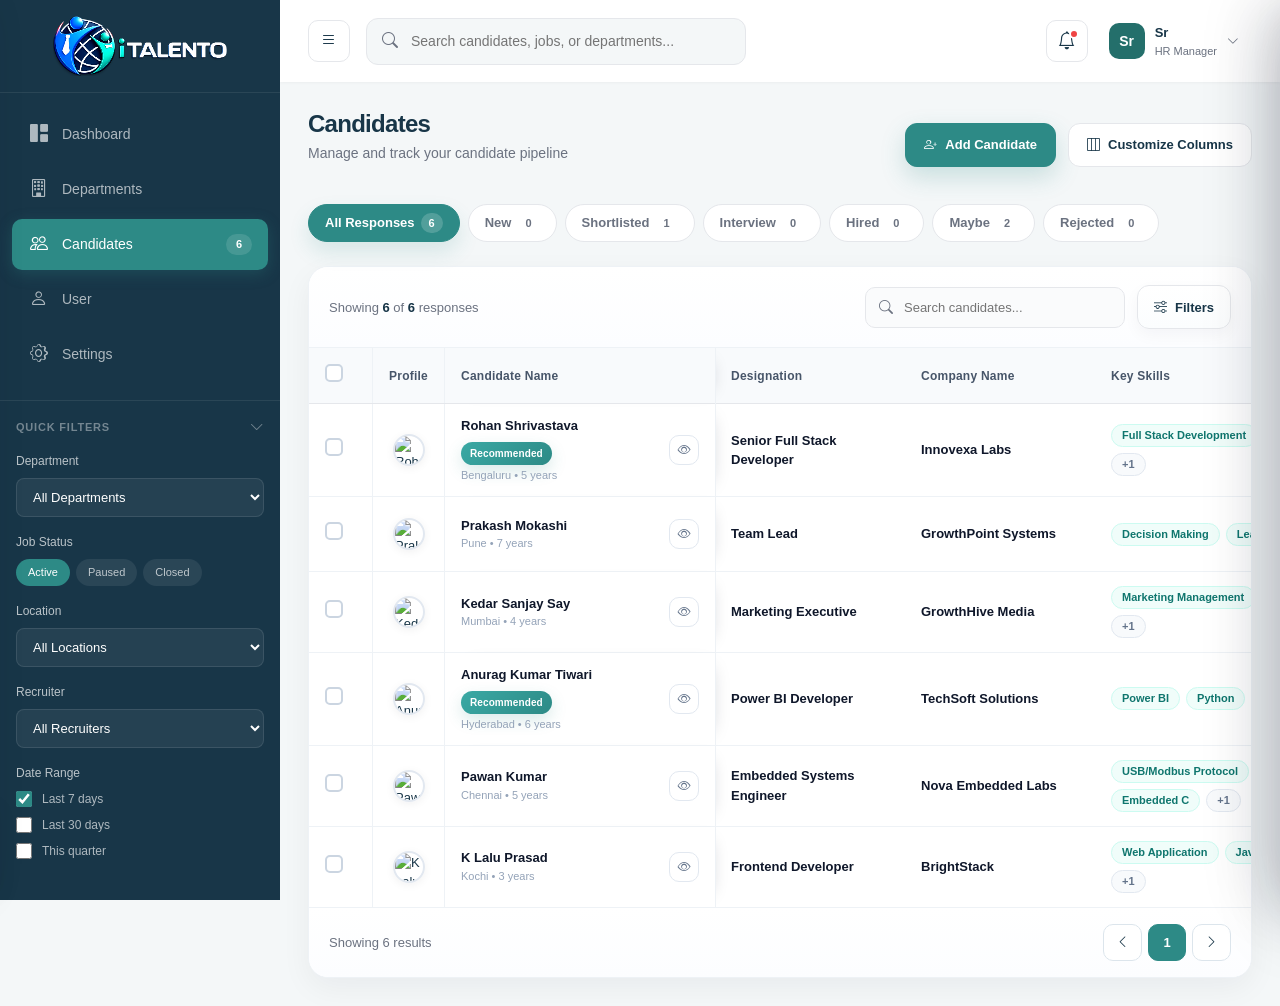
==== commit 096dd07e: "logo" ====
--- a/candidates.html
+++ b/candidates.html
@@ -41,7 +41,7 @@
        <div b-dmtnsl4jol class="logo-area">
                 <a b-dmtnsl4jol href="/" class="logo">
                     <div b-dmtnsl4jol class="logo-text">
-                        <img b-dmtnsl4jol class="logoimage" src="assets/logo/latest.png" alt="iTalentO Logo" />
+                        <img b-dmtnsl4jol class="logoimage" src="assets/logo/italentonewlogo.png" alt="iTalentO Logo" />
                     </div>
                 </a>
             </div>
--- a/assets/css/style.css
+++ b/assets/css/style.css
@@ -171,7 +171,7 @@
 .logoimage {
     width: auto;
     max-width: 200px;
-    height: auto;
+    height:60px;
     object-fit: contain;
     object-position: center;
     filter: brightness(1.4) contrast(1.2);
